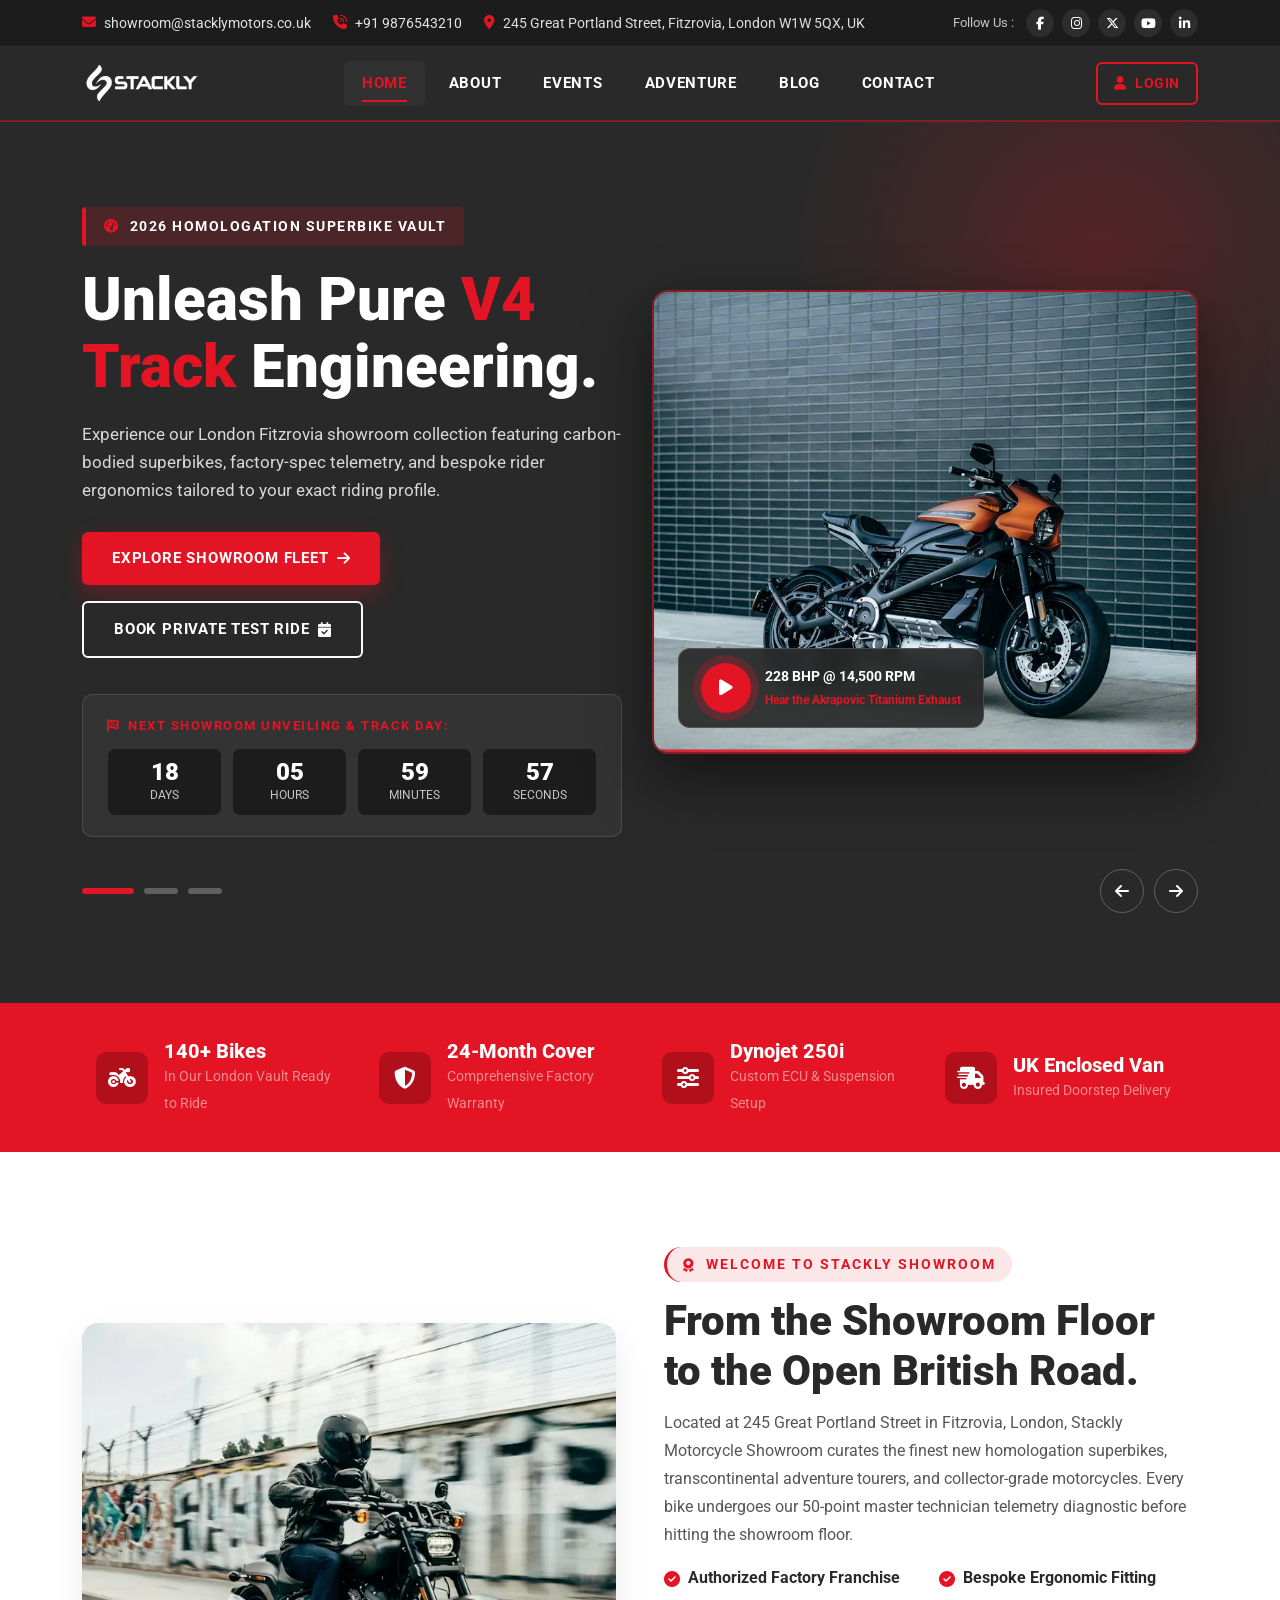
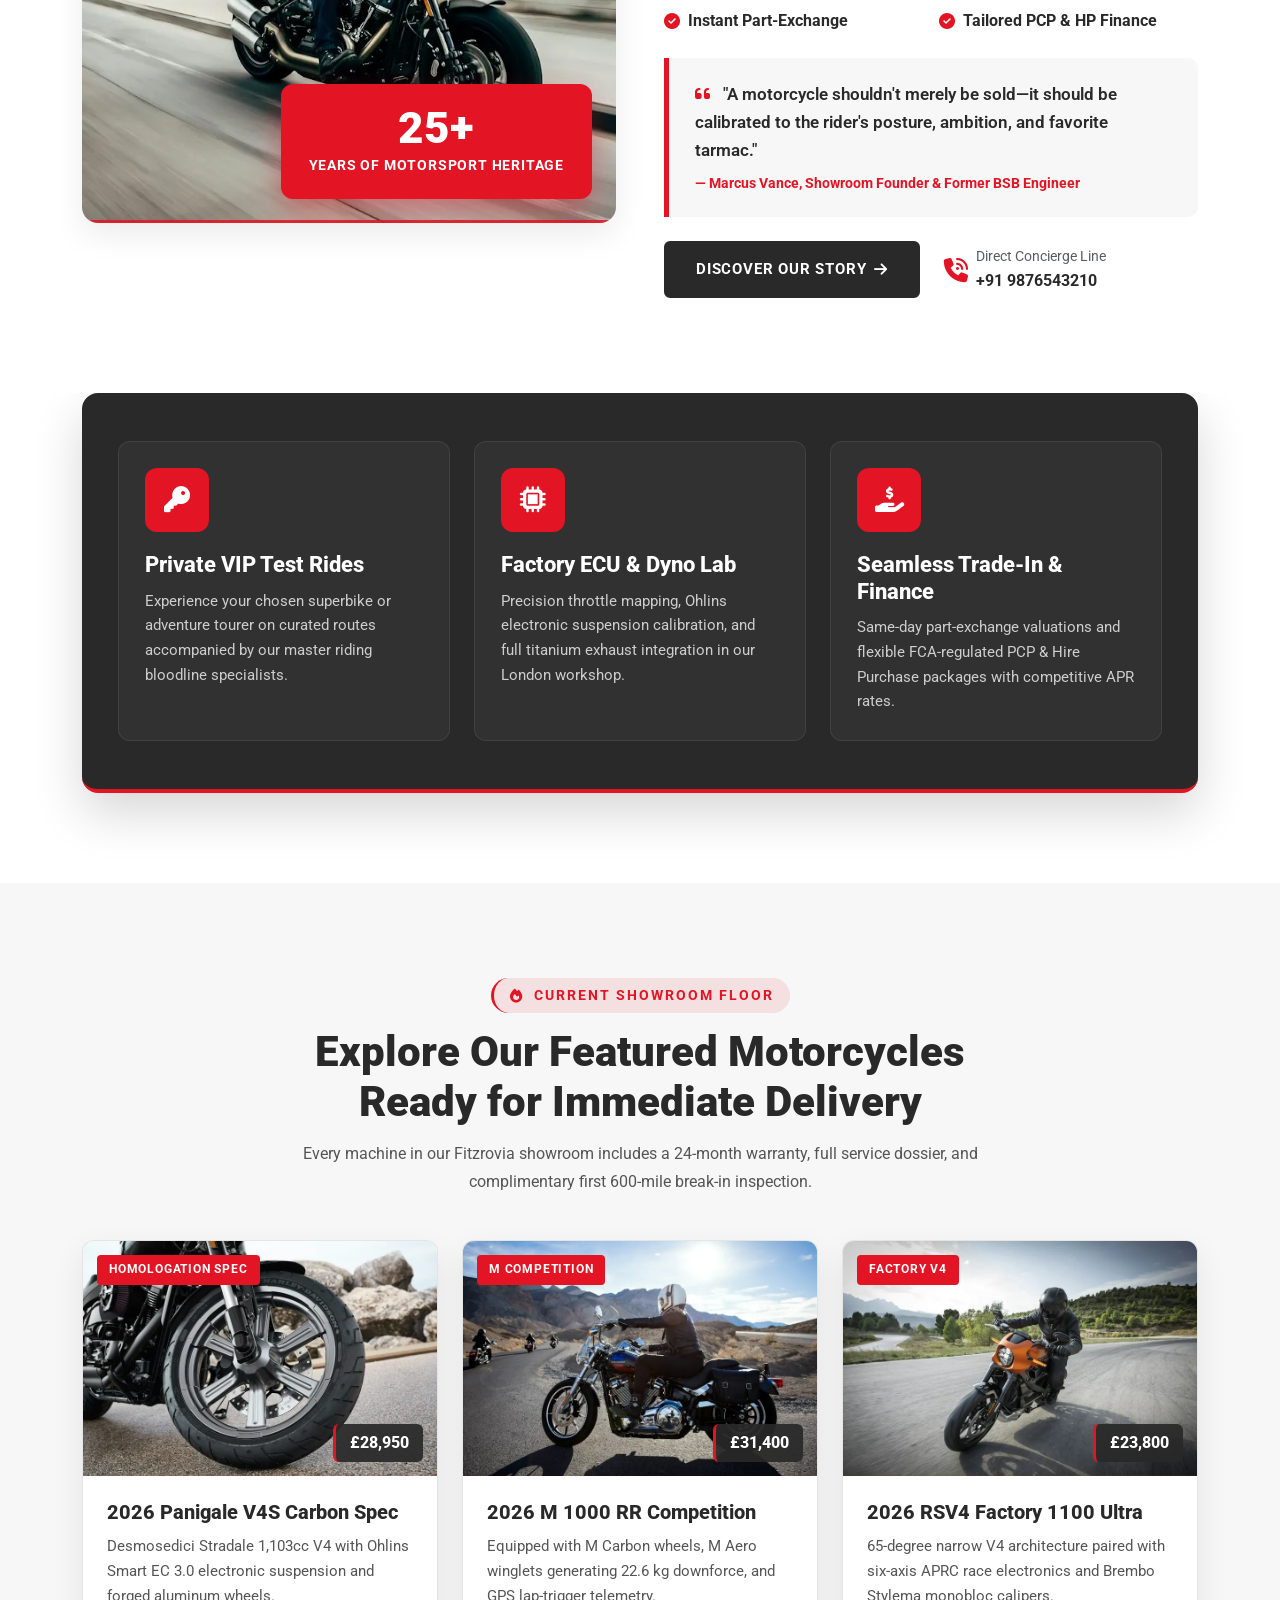
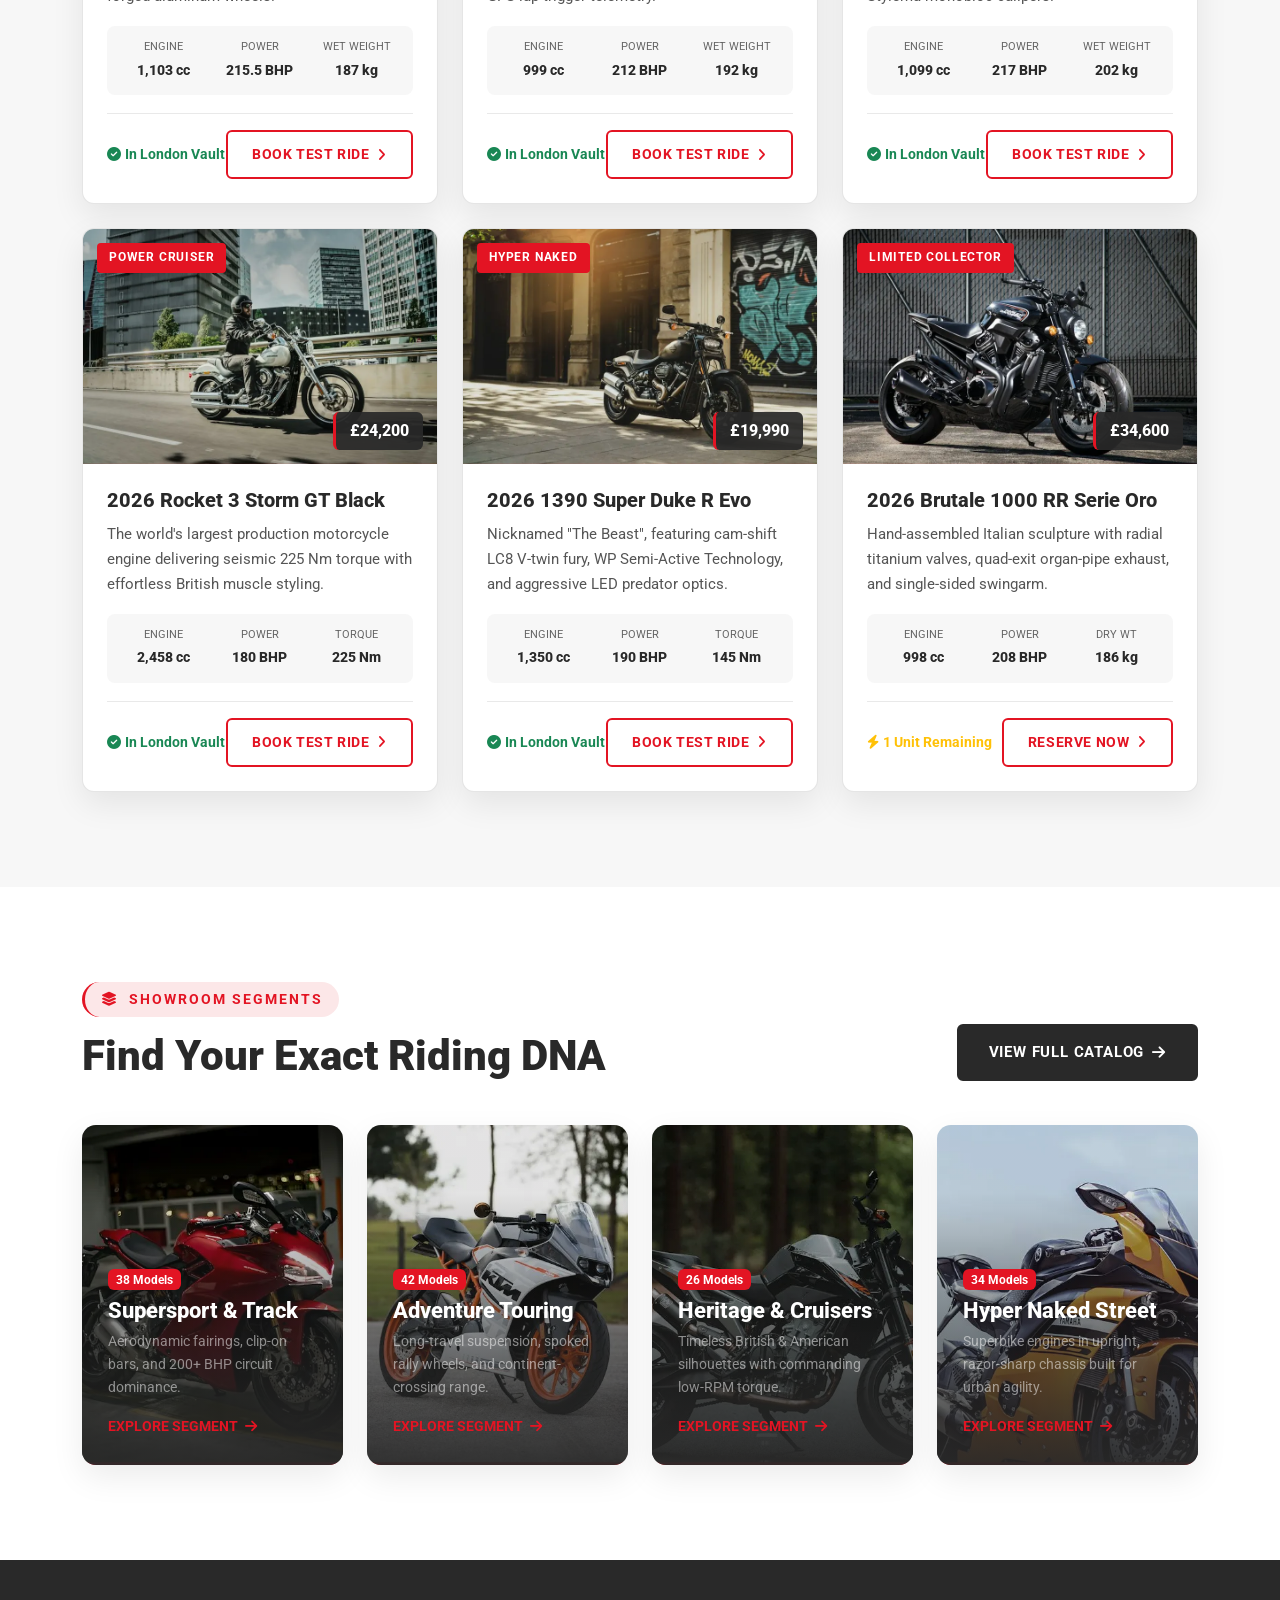
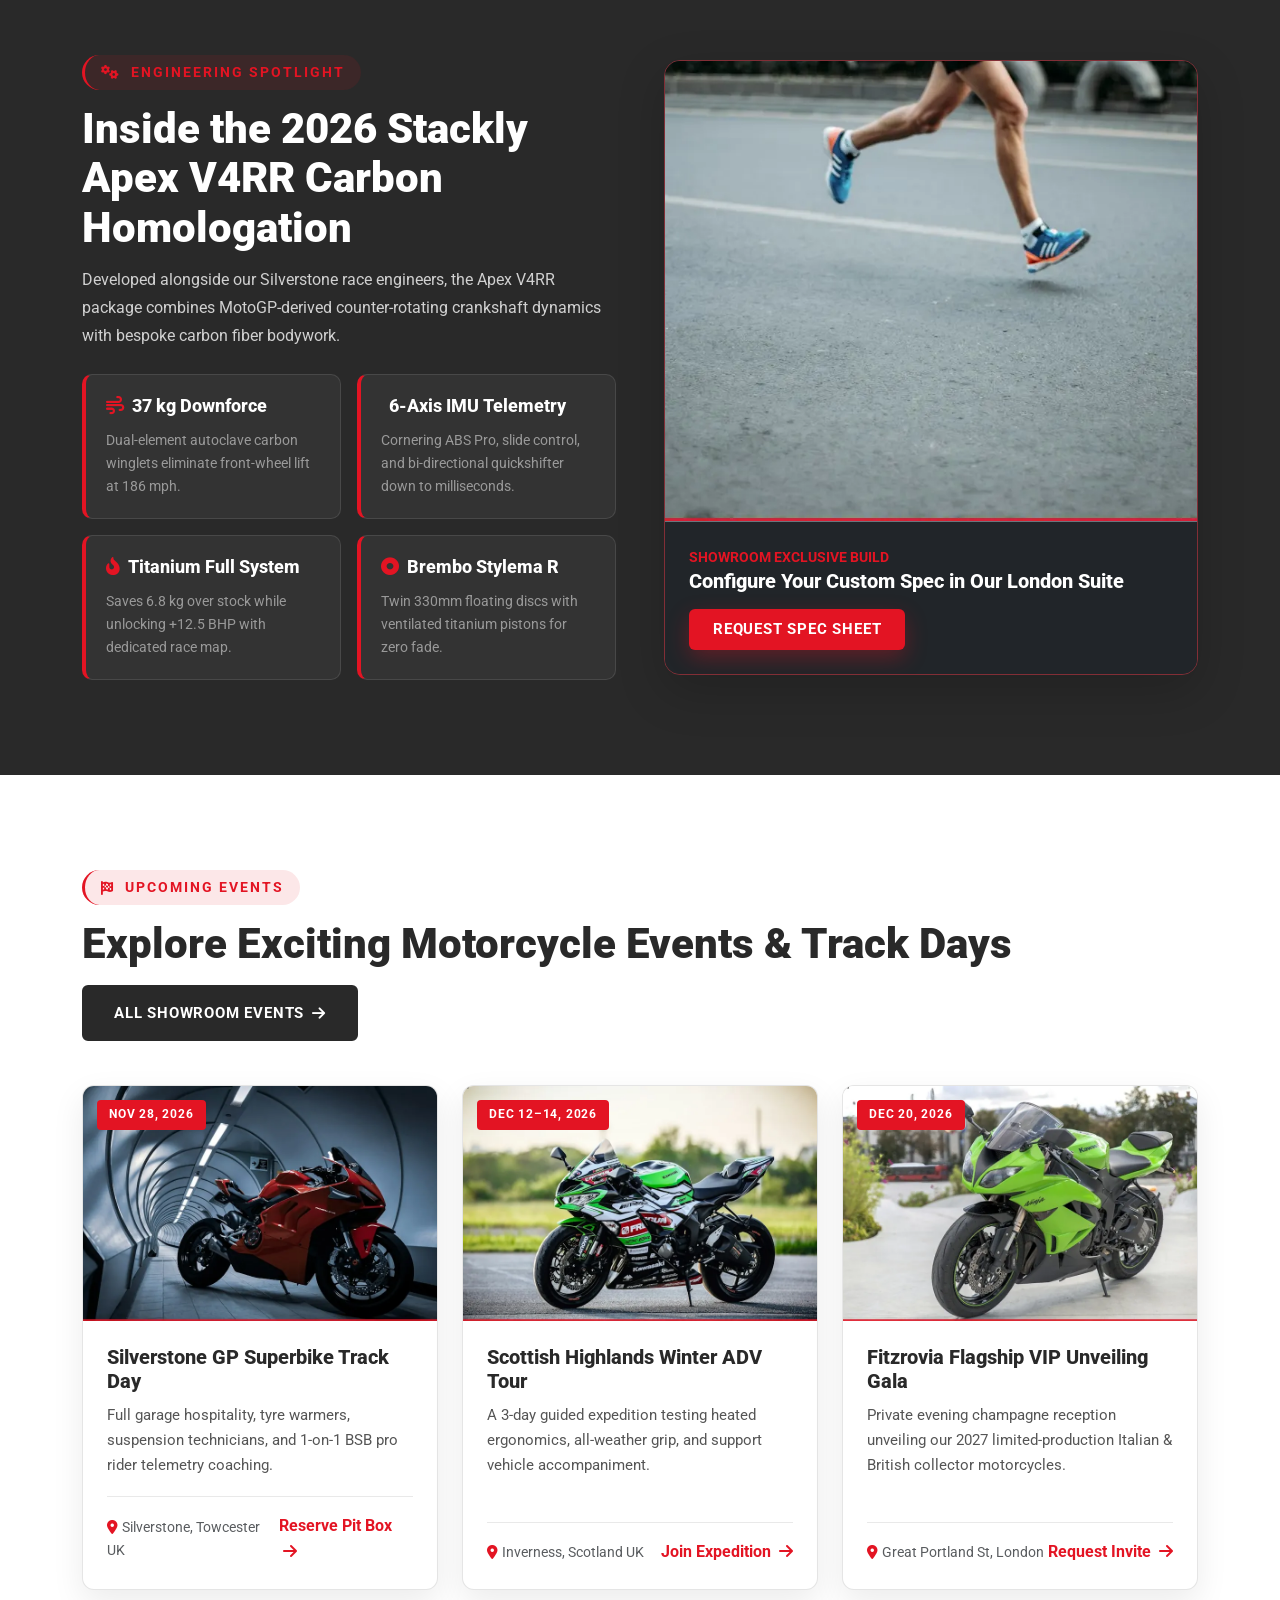
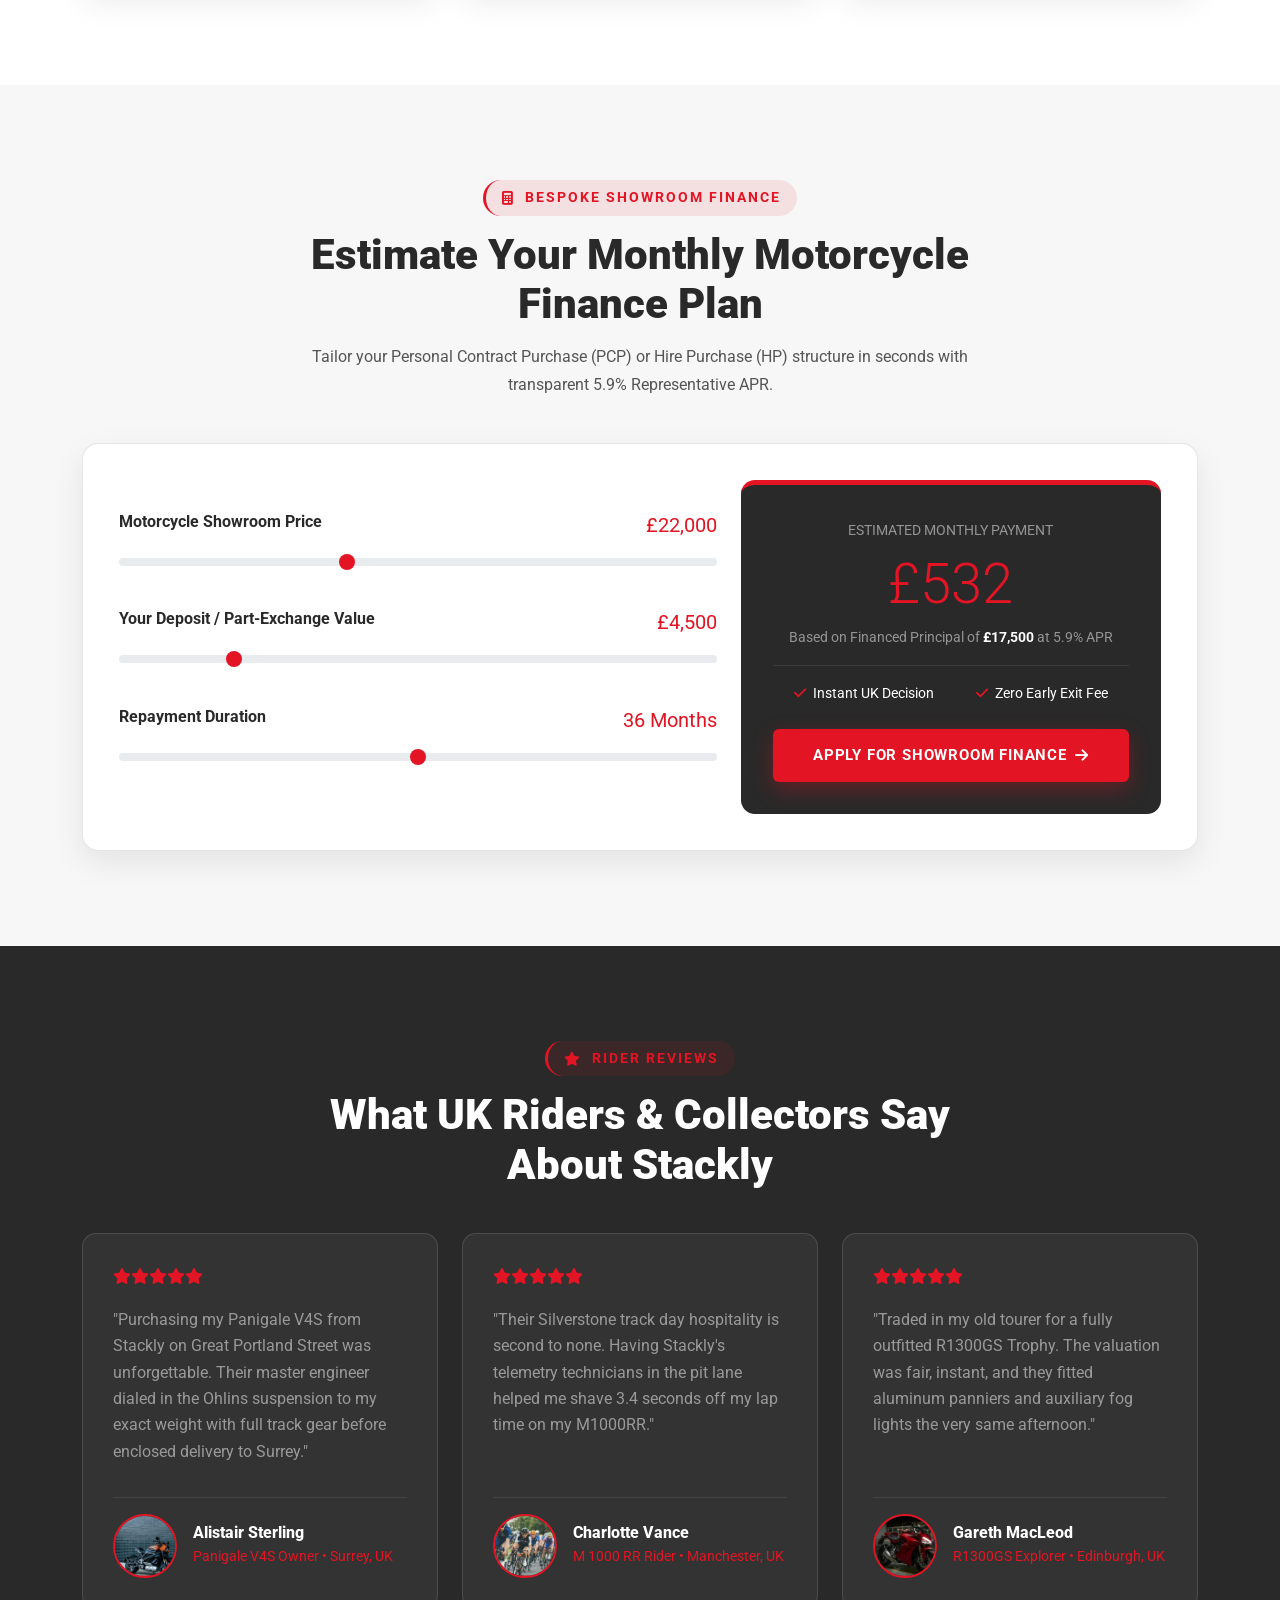
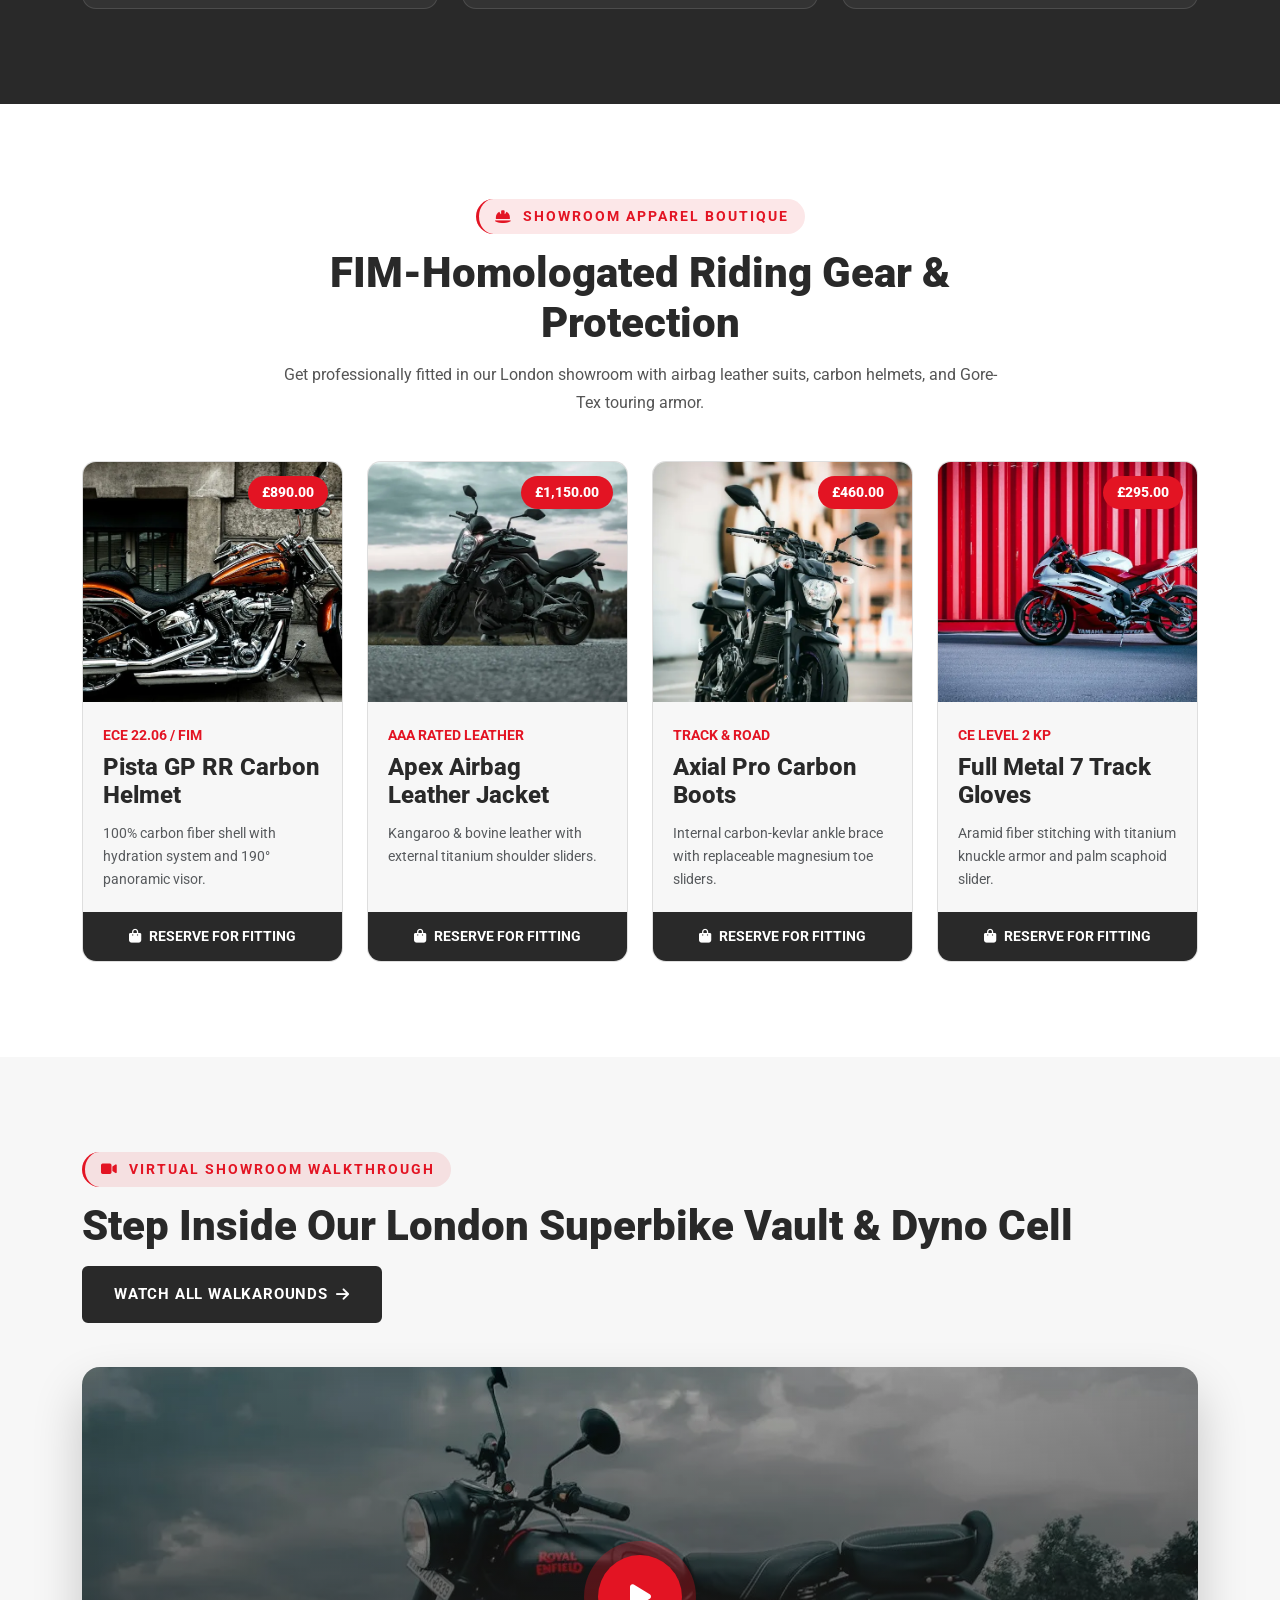
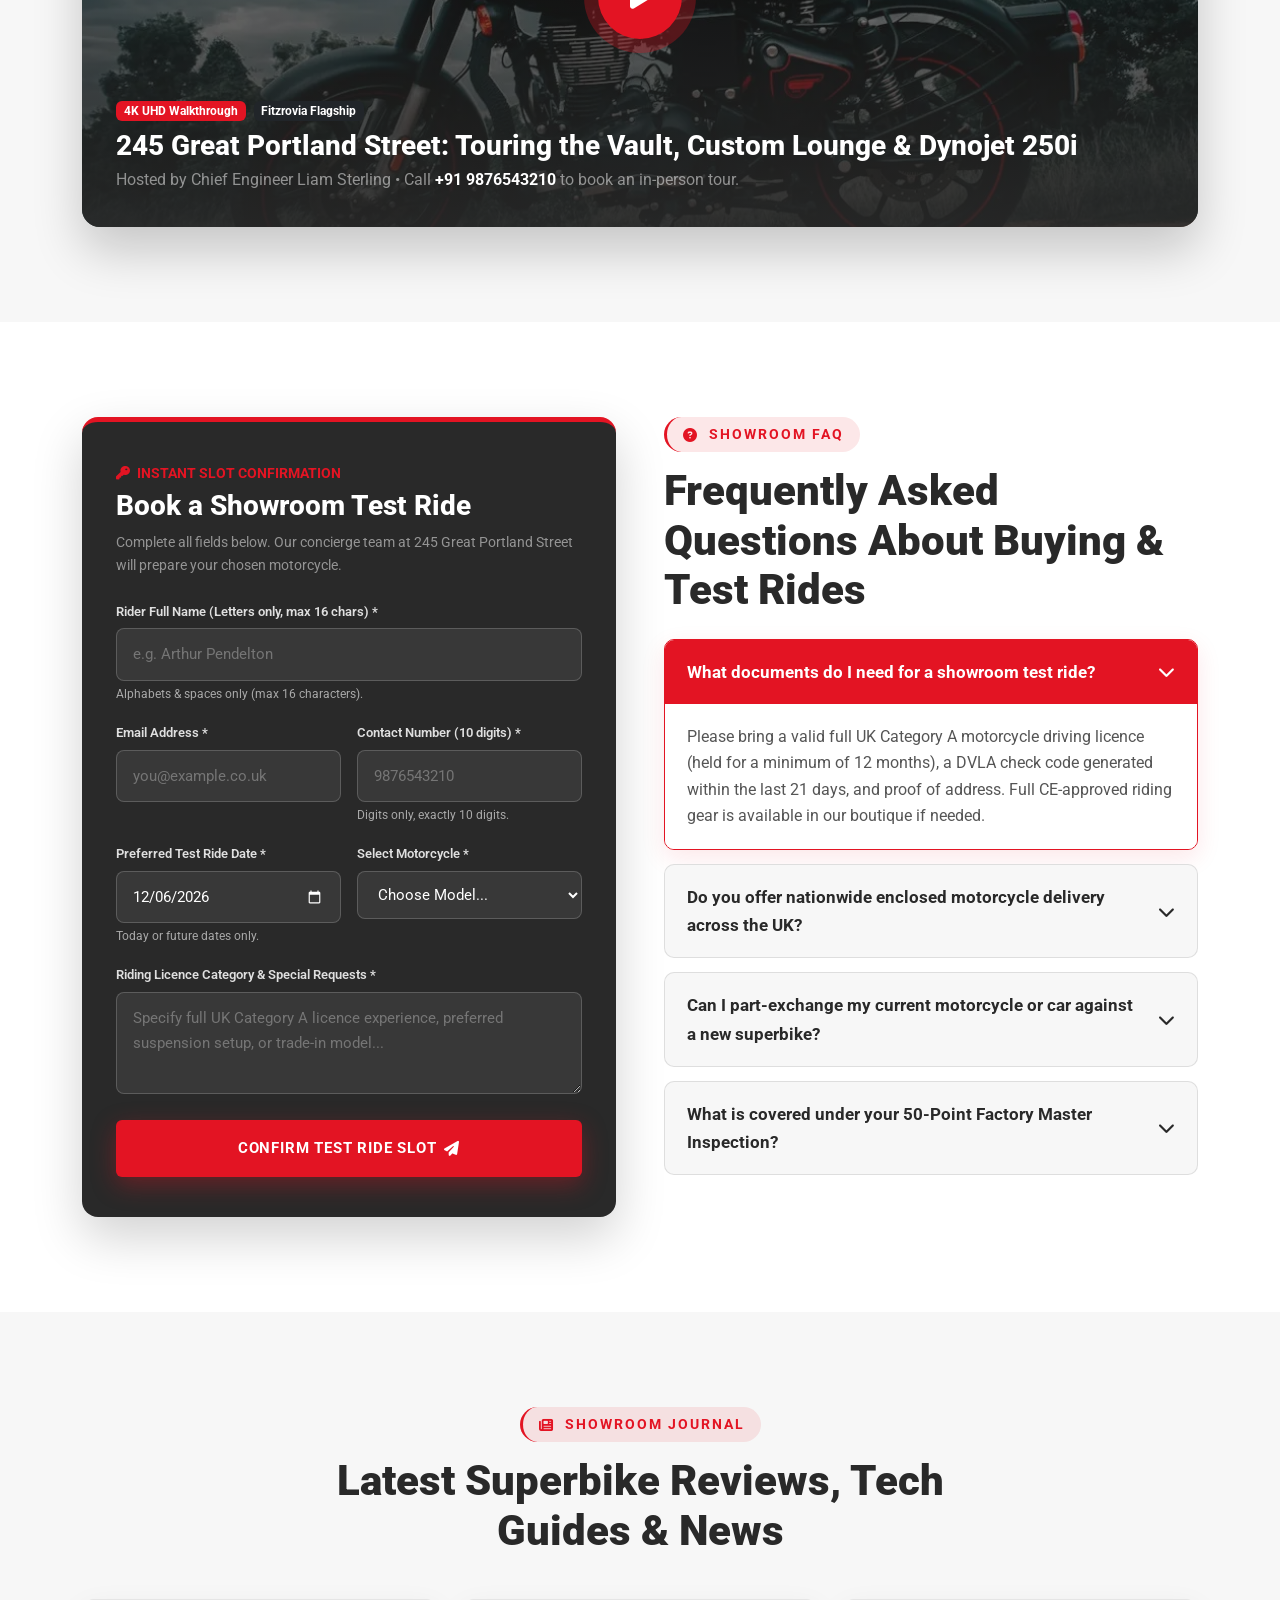
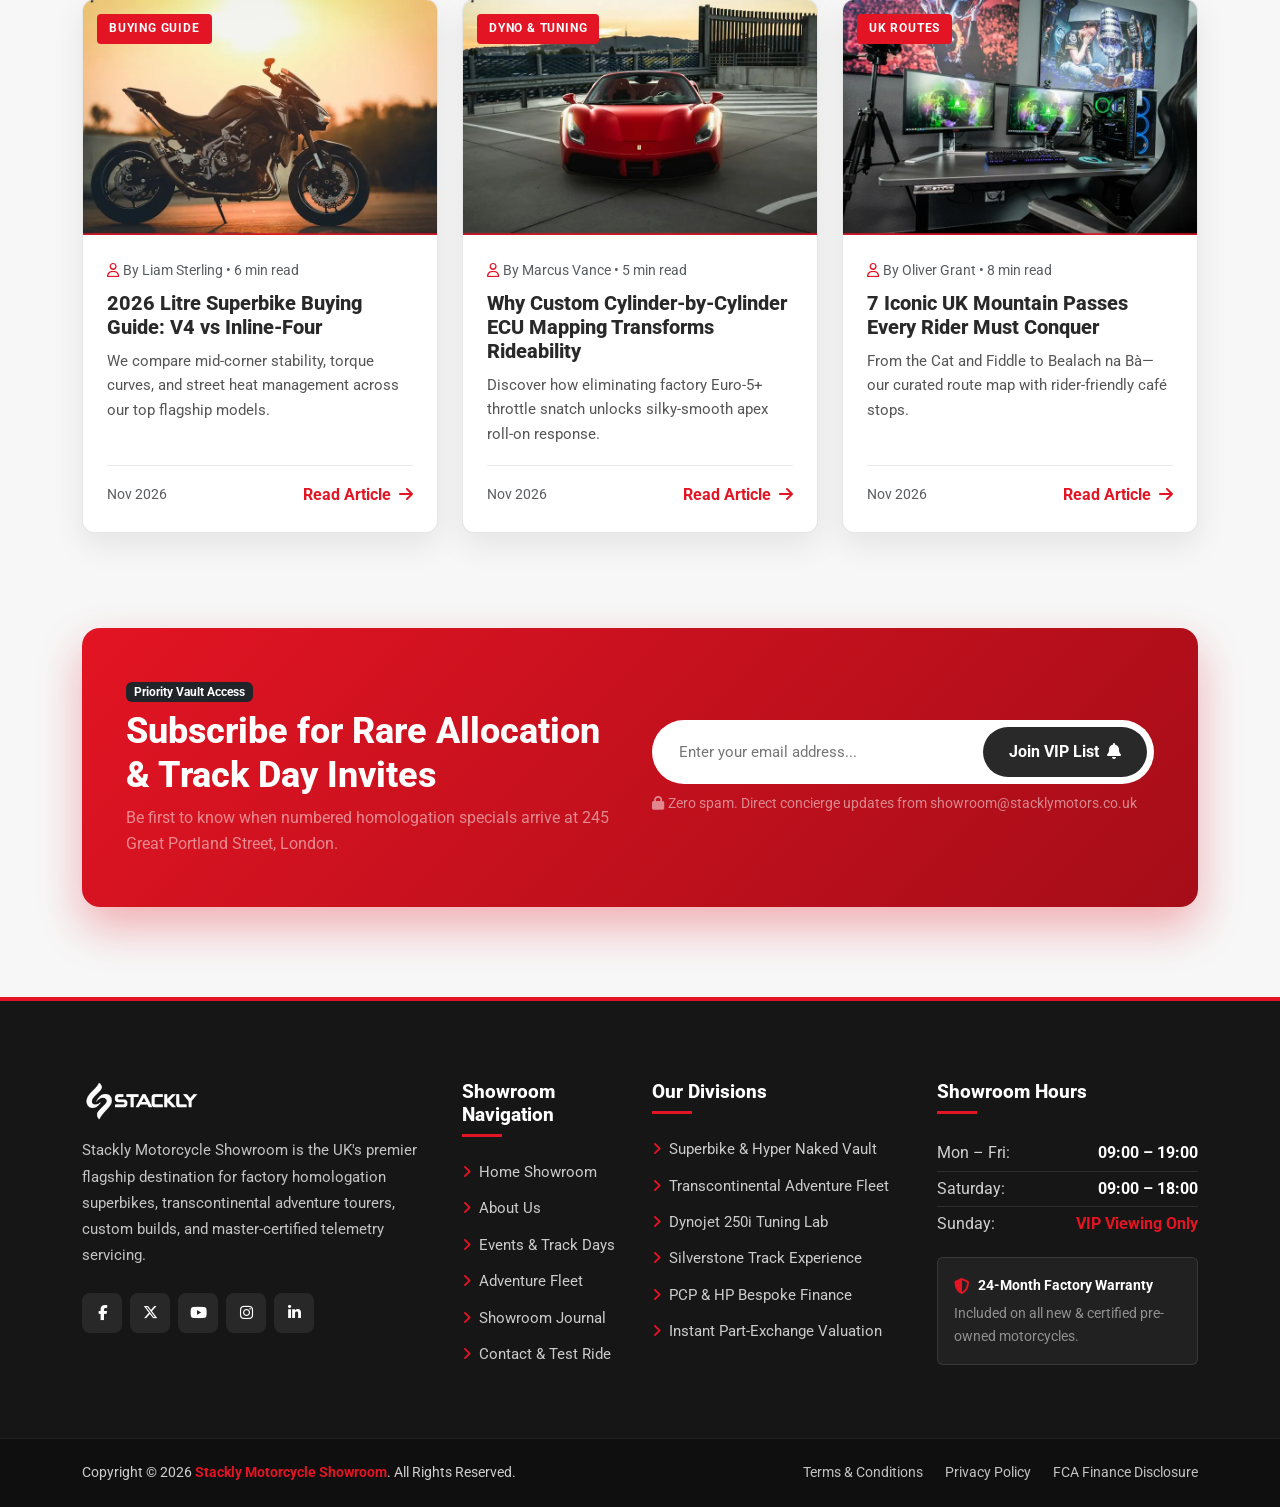
==== index.html @ ab009087 "first commit" ====
<!doctype html>
<html lang="en">
  <head>
    <meta charset="UTF-8" />
    <meta name="viewport" content="width=device-width, initial-scale=1.0" />
    <meta
      name="description"
      content="Stackly Motorcycle Showroom — London's premier flagship destination for homologation superbikes, adventure tourers, custom builds, and master telemetry service."
    />
    <title>
      Stackly Motorcycle Showroom | Premier Superbike &amp; Adventure Flagship
    </title>
    <!-- Favicon -->
    <link rel="icon" type="image/webp" href="assets/images/logoStackly.webp" />
    <!-- Google Fonts: Roboto -->
    <link rel="preconnect" href="https://fonts.googleapis.com" />
    <link rel="preconnect" href="https://fonts.gstatic.com" crossorigin />
    <link
      href="https://fonts.googleapis.com/css2?family=Roboto:ital,wght@0,300;0,400;0,500;0,700;0,900;1,400&display=swap"
      rel="stylesheet"
    />
    <!-- Bootstrap 5.3.3 CSS -->
    <link
      href="https://cdn.jsdelivr.net/npm/bootstrap@5.3.3/dist/css/bootstrap.min.css"
      rel="stylesheet"
    />
    <!-- Latest Font Awesome 6.6.0 CDN (Includes X Twitter Icon) -->
    <link
      rel="stylesheet"
      href="https://cdnjs.cloudflare.com/ajax/libs/font-awesome/6.6.0/css/all.min.css"
    />
    <!-- Main Theme Stylesheet -->
    <link rel="stylesheet" href="assets/css/styles.css" />
  </head>
  <body>
    <div class="page-wrapper">
      <!-- Common Header Component -->
      <div id="header-component"></div>

      <!-- ==================================================================
	     SECTION 1: Hero Showroom Slider (.slider-one)
	     ================================================================== -->
      <section class="slider-one" aria-label="Showroom Featured Motorcycles">
        <div class="container">
          <!-- Slide 1: Superbike Flagship -->
          <div class="hero-slide-item active">
            <div class="row align-items-center g-4">
              <div class="slider-one_content col-lg-6 col-md-12">
                <div class="slider-one_content-inner">
                  <div class="slider-one_title">
                    <i class="fa-solid fa-gauge-high text-main"></i> 2026
                    Homologation Superbike Vault
                  </div>
                  <h1 class="slider-one_heading">
                    Unleash Pure <span>V4 Track</span> Engineering.
                  </h1>
                  <div class="slider-one_text">
                    Experience our London Fitzrovia showroom collection
                    featuring carbon-bodied superbikes, factory-spec telemetry,
                    and bespoke rider ergonomics tailored to your exact riding
                    profile.
                  </div>
                  <div class="slider-one_button d-flex flex-wrap gap-3">
                    <a href="#" class="theme-btn btn-style-one">
                      <span class="btn-wrap">
                        <span class="text-one"
                          >Explore Showroom Fleet
                          <i class="fa-solid fa-arrow-right"></i
                        ></span>
                        <span class="text-two"
                          >Explore Showroom Fleet
                          <i class="fa-solid fa-arrow-right"></i
                        ></span>
                      </span>
                    </a>
                    <a href="#" class="theme-btn btn-style-two border-light">
                      <span class="btn-wrap">
                        <span class="text-one"
                          >Book Private Test Ride
                          <i class="fa-solid fa-calendar-check"></i
                        ></span>
                        <span class="text-two"
                          >Book Private Test Ride
                          <i class="fa-solid fa-calendar-check"></i
                        ></span>
                      </span>
                    </a>
                  </div>
                  <div class="slider-one_events">
                    <div class="slider-one_events-title">
                      <i class="fa-solid fa-flag-checkered me-1"></i> Next
                      Showroom Unveiling &amp; Track Day:
                    </div>
                    <div class="time-countdown">
                      <div class="counter-column">
                        <span class="count" data-unit="days">18</span>Days
                      </div>
                      <div class="counter-column">
                        <span class="count" data-unit="hours">06</span>Hours
                      </div>
                      <div class="counter-column">
                        <span class="count" data-unit="minutes">42</span>Minutes
                      </div>
                      <div class="counter-column">
                        <span class="count" data-unit="seconds">19</span>Seconds
                      </div>
                    </div>
                  </div>
                </div>
              </div>
              <div class="slider-one_image-column col-lg-6 col-md-12">
                <div class="slider-one_image">
                  <img
                    src="assets/images/home/hero-slide-1.webp"
                    alt="2026 Apex V4RR Carbon Edition Superbike in Showroom"
                  />
                  <div class="slider-one_video">
                    <div class="slider-one_video-outer">
                      <a
                        href="#"
                        class="slider-one_play"
                        aria-label="Watch Dyno Room Video"
                        ><i class="fa-solid fa-play"></i
                      ></a>
                      <div>
                        228 BHP @ 14,500 RPM <br /><span class="text-main small"
                          >Hear the Akrapovic Titanium Exhaust</span
                        >
                      </div>
                    </div>
                  </div>
                </div>
              </div>
            </div>
          </div>

          <!-- Slide 2: Transcontinental Adventure -->
          <div class="hero-slide-item">
            <div class="row align-items-center g-4">
              <div class="slider-one_content col-lg-6 col-md-12">
                <div class="slider-one_content-inner">
                  <div class="slider-one_title">
                    <i class="fa-solid fa-compass text-main"></i> All-Terrain
                    Expedition Division
                  </div>
                  <h2 class="slider-one_heading">
                    Conquer Every <span>Horizon</span> Without Limits.
                  </h2>
                  <div class="slider-one_text">
                    From the Scottish Highlands to Alpine passes, inspect our
                    fully outfitted adventure touring motorcycles with
                    radar-guided cruise control, semi-active suspension, and
                    aluminum expedition luggage.
                  </div>
                  <div class="slider-one_button d-flex flex-wrap gap-3">
                    <a href="#" class="theme-btn btn-style-one">
                      <span class="btn-wrap">
                        <span class="text-one"
                          >View Adventure Fleet
                          <i class="fa-solid fa-arrow-right"></i
                        ></span>
                        <span class="text-two"
                          >View Adventure Fleet
                          <i class="fa-solid fa-arrow-right"></i
                        ></span>
                      </span>
                    </a>
                    <a href="#" class="theme-btn btn-style-two border-light">
                      <span class="btn-wrap">
                        <span class="text-one"
                          >Join Highland Rally <i class="fa-solid fa-route"></i
                        ></span>
                        <span class="text-two"
                          >Join Highland Rally <i class="fa-solid fa-route"></i
                        ></span>
                      </span>
                    </a>
                  </div>
                  <div class="slider-one_events">
                    <div class="slider-one_events-title">
                      <i class="fa-solid fa-mountain-sun me-1"></i> NC500
                      Expedition Departure Countdown:
                    </div>
                    <div class="time-countdown">
                      <div class="counter-column">
                        <span class="count" data-unit="days">18</span>Days
                      </div>
                      <div class="counter-column">
                        <span class="count" data-unit="hours">06</span>Hours
                      </div>
                      <div class="counter-column">
                        <span class="count" data-unit="minutes">42</span>Minutes
                      </div>
                      <div class="counter-column">
                        <span class="count" data-unit="seconds">19</span>Seconds
                      </div>
                    </div>
                  </div>
                </div>
              </div>
              <div class="slider-one_image-column col-lg-6 col-md-12">
                <div class="slider-one_image">
                  <img
                    src="assets/images/home/hero-slide-2.webp"
                    alt="Titan 1300 GS Adventure Touring Motorcycle"
                  />
                  <div class="slider-one_video">
                    <div class="slider-one_video-outer">
                      <a
                        href="#"
                        class="slider-one_play"
                        aria-label="Watch Adventure Video"
                        ><i class="fa-solid fa-play"></i
                      ></a>
                      <div>
                        30-Litre Long-Range Tank <br /><span
                          class="text-main small"
                          >Ready for Transcontinental Expeditions</span
                        >
                      </div>
                    </div>
                  </div>
                </div>
              </div>
            </div>
          </div>

          <!-- Slide 3: Hyper Naked Streetfighters -->
          <div class="hero-slide-item">
            <div class="row align-items-center g-4">
              <div class="slider-one_content col-lg-6 col-md-12">
                <div class="slider-one_content-inner">
                  <div class="slider-one_title">
                    <i class="fa-solid fa-bolt text-main"></i> Hyper Naked &amp;
                    Custom Builds
                  </div>
                  <h2 class="slider-one_heading">
                    Aggressive Street <span>Presence</span> &amp; Raw Torque.
                  </h2>
                  <div class="slider-one_text">
                    Discover stripped-back hyper-naked streetfighters and
                    hand-crafted custom café racers tuned in our in-house
                    Dynojet 250i cell at 245 Great Portland Street, London.
                  </div>
                  <div class="slider-one_button d-flex flex-wrap gap-3">
                    <a href="#" class="theme-btn btn-style-one">
                      <span class="btn-wrap">
                        <span class="text-one"
                          >Tour Our Dyno Lab
                          <i class="fa-solid fa-arrow-right"></i
                        ></span>
                        <span class="text-two"
                          >Tour Our Dyno Lab
                          <i class="fa-solid fa-arrow-right"></i
                        ></span>
                      </span>
                    </a>
                    <a href="#" class="theme-btn btn-style-two border-light">
                      <span class="btn-wrap">
                        <span class="text-one"
                          >Commission Custom Spec
                          <i class="fa-solid fa-wrench"></i
                        ></span>
                        <span class="text-two"
                          >Commission Custom Spec
                          <i class="fa-solid fa-wrench"></i
                        ></span>
                      </span>
                    </a>
                  </div>
                  <div class="slider-one_events">
                    <div class="slider-one_events-title">
                      <i class="fa-solid fa-trophy me-1"></i> Custom Build
                      Showcase Countdown:
                    </div>
                    <div class="time-countdown">
                      <div class="counter-column">
                        <span class="count" data-unit="days">18</span>Days
                      </div>
                      <div class="counter-column">
                        <span class="count" data-unit="hours">06</span>Hours
                      </div>
                      <div class="counter-column">
                        <span class="count" data-unit="minutes">42</span>Minutes
                      </div>
                      <div class="counter-column">
                        <span class="count" data-unit="seconds">19</span>Seconds
                      </div>
                    </div>
                  </div>
                </div>
              </div>
              <div class="slider-one_image-column col-lg-6 col-md-12">
                <div class="slider-one_image">
                  <img
                    src="assets/images/home/hero-slide-3.webp"
                    alt="Hyper Naked Streetfighter V4 Motorcycle"
                  />
                  <div class="slider-one_video">
                    <div class="slider-one_video-outer">
                      <a
                        href="#"
                        class="slider-one_play"
                        aria-label="Watch Streetfighter Video"
                        ><i class="fa-solid fa-play"></i
                      ></a>
                      <div>
                        Biplane Aero Winglets <br /><span
                          class="text-main small"
                          >178 kg Dry Weight Ratio</span
                        >
                      </div>
                    </div>
                  </div>
                </div>
              </div>
            </div>
          </div>

          <!-- Slider Controls -->
          <div class="hero-slider-controls">
            <div
              class="hero-dots"
              role="tablist"
              aria-label="Hero Slide Pagination"
            >
              <button
                type="button"
                class="hero-dot active"
                aria-label="Slide 1"
              ></button>
              <button
                type="button"
                class="hero-dot"
                aria-label="Slide 2"
              ></button>
              <button
                type="button"
                class="hero-dot"
                aria-label="Slide 3"
              ></button>
            </div>
            <div class="hero-arrows">
              <button
                type="button"
                class="hero-arrow-btn"
                id="heroPrevBtn"
                aria-label="Previous Slide"
              >
                <i class="fa-solid fa-arrow-left"></i>
              </button>
              <button
                type="button"
                class="hero-arrow-btn"
                id="heroNextBtn"
                aria-label="Next Slide"
              >
                <i class="fa-solid fa-arrow-right"></i>
              </button>
            </div>
          </div>
        </div>
      </section>

      <!-- ==================================================================
	     SECTION 2: Showroom Performance & Warranty Highlights Bar
	     ================================================================== -->
      <section class="brand-marquee-sec" aria-label="Showroom Key Highlights">
        <div class="container">
          <div class="row g-3 align-items-center">
            <div class="col-lg-3 col-md-6">
              <div class="telemetry-stat-item">
                <div class="telemetry-stat-icon">
                  <i class="fa-solid fa-motorcycle"></i>
                </div>
                <div>
                  <h5 class="text-white mb-0 fw-black">140+ Bikes</h5>
                  <small class="text-white-50"
                    >In Our London Vault Ready to Ride</small
                  >
                </div>
              </div>
            </div>
            <div class="col-lg-3 col-md-6">
              <div class="telemetry-stat-item">
                <div class="telemetry-stat-icon">
                  <i class="fa-solid fa-shield-halved"></i>
                </div>
                <div>
                  <h5 class="text-white mb-0 fw-black">24-Month Cover</h5>
                  <small class="text-white-50"
                    >Comprehensive Factory Warranty</small
                  >
                </div>
              </div>
            </div>
            <div class="col-lg-3 col-md-6">
              <div class="telemetry-stat-item">
                <div class="telemetry-stat-icon">
                  <i class="fa-solid fa-sliders"></i>
                </div>
                <div>
                  <h5 class="text-white mb-0 fw-black">Dynojet 250i</h5>
                  <small class="text-white-50"
                    >Custom ECU &amp; Suspension Setup</small
                  >
                </div>
              </div>
            </div>
            <div class="col-lg-3 col-md-6">
              <div class="telemetry-stat-item">
                <div class="telemetry-stat-icon">
                  <i class="fa-solid fa-truck-fast"></i>
                </div>
                <div>
                  <h5 class="text-white mb-0 fw-black">UK Enclosed Van</h5>
                  <small class="text-white-50">Insured Doorstep Delivery</small>
                </div>
              </div>
            </div>
          </div>
        </div>
      </section>

      <!-- ==================================================================
	     SECTION 3: About One - Flagship Showroom Story (.about-one)
	     ================================================================== -->
      <section class="about-one" id="aboutShowroom">
        <div class="container">
          <div class="row align-items-center g-5">
            <!-- Image Column -->
            <div class="about-one_image-column col-lg-6 col-md-12">
              <div class="about-one_image">
                <img
                  src="assets/images/home/about-showroom.webp"
                  alt="Inside Stackly Motorcycle Showroom London"
                />
                <div class="about-one_experiance">
                  <span class="exp-num">25+</span>
                  <div class="about-one_experiance-text">
                    Years of Motorsport Heritage
                  </div>
                </div>
              </div>
            </div>

            <!-- Content Column -->
            <div class="about-one_content-column col-lg-6 col-md-12">
              <div class="about-one_content-outer">
                <div class="sec-title mb-3">
                  <div class="sec-title_title">
                    <i class="fa-solid fa-award"></i> Welcome to Stackly
                    Showroom
                  </div>
                  <h2 class="sec-title_heading">
                    From the Showroom Floor to the Open British Road.
                  </h2>
                  <div class="sec-title_text">
                    Located at 245 Great Portland Street in Fitzrovia, London,
                    Stackly Motorcycle Showroom curates the finest new
                    homologation superbikes, transcontinental adventure tourers,
                    and collector-grade motorcycles. Every bike undergoes our
                    50-point master technician telemetry diagnostic before
                    hitting the showroom floor.
                  </div>
                </div>

                <div class="row g-3 mb-3">
                  <div class="col-sm-6">
                    <div class="d-flex align-items-center gap-2">
                      <i class="fa-solid fa-circle-check text-main"></i>
                      <strong>Authorized Factory Franchise</strong>
                    </div>
                  </div>
                  <div class="col-sm-6">
                    <div class="d-flex align-items-center gap-2">
                      <i class="fa-solid fa-circle-check text-main"></i>
                      <strong>Bespoke Ergonomic Fitting</strong>
                    </div>
                  </div>
                  <div class="col-sm-6">
                    <div class="d-flex align-items-center gap-2">
                      <i class="fa-solid fa-circle-check text-main"></i>
                      <strong>Instant Part-Exchange</strong>
                    </div>
                  </div>
                  <div class="col-sm-6">
                    <div class="d-flex align-items-center gap-2">
                      <i class="fa-solid fa-circle-check text-main"></i>
                      <strong>Tailored PCP &amp; HP Finance</strong>
                    </div>
                  </div>
                </div>

                <div class="about-one_quote">
                  <i class="fa-solid fa-quote-left text-main me-2"></i>
                  "A motorcycle shouldn't merely be sold—it should be calibrated
                  to the rider's posture, ambition, and favorite tarmac."
                  <div class="author">
                    — Marcus Vance, Showroom Founder &amp; Former BSB Engineer
                  </div>
                </div>

                <div
                  class="about-one_button d-flex flex-wrap align-items-center gap-4 mt-4"
                >
                  <a href="#" class="theme-btn btn-style-two">
                    <span class="btn-wrap">
                      <span class="text-one"
                        >Discover Our Story
                        <i class="fa-solid fa-arrow-right"></i
                      ></span>
                      <span class="text-two"
                        >Discover Our Story
                        <i class="fa-solid fa-arrow-right"></i
                      ></span>
                    </span>
                  </a>
                  <div class="d-flex align-items-center gap-2">
                    <i class="fa-solid fa-phone-volume text-main fs-4"></i>
                    <div>
                      <small class="d-block text-muted"
                        >Direct Concierge Line</small
                      >
                      <a href="#" class="fw-bold">+91 9876543210</a>
                    </div>
                  </div>
                </div>
              </div>
            </div>
          </div>
        </div>
      </section>

      <!-- ==================================================================
	     SECTION 4: Services One - Core Showroom Pillars (.services-one)
	     ================================================================== -->
      <section class="services-one" aria-label="Core Showroom Services">
        <div class="container">
          <div class="inner-container">
            <div class="row g-4">
              <div class="service-block_one col-lg-4 col-md-4 col-sm-12">
                <div class="service-block_one-inner">
                  <div class="service-block_one-icon">
                    <i class="fa-solid fa-key"></i>
                  </div>
                  <h4 class="service-block_one-title">
                    <a href="#">Private VIP Test Rides</a>
                  </h4>
                  <div class="service-block_one-text">
                    Experience your chosen superbike or adventure tourer on
                    curated routes accompanied by our master riding bloodline
                    specialists.
                  </div>
                </div>
              </div>
              <div class="service-block_one col-lg-4 col-md-4 col-sm-12">
                <div class="service-block_one-inner">
                  <div class="service-block_one-icon">
                    <i class="fa-solid fa-microchip"></i>
                  </div>
                  <h4 class="service-block_one-title">
                    <a href="#">Factory ECU &amp; Dyno Lab</a>
                  </h4>
                  <div class="service-block_one-text">
                    Precision throttle mapping, Ohlins electronic suspension
                    calibration, and full titanium exhaust integration in our
                    London workshop.
                  </div>
                </div>
              </div>
              <div class="service-block_one col-lg-4 col-md-4 col-sm-12">
                <div class="service-block_one-inner">
                  <div class="service-block_one-icon">
                    <i class="fa-solid fa-hand-holding-dollar"></i>
                  </div>
                  <h4 class="service-block_one-title">
                    <a href="#">Seamless Trade-In &amp; Finance</a>
                  </h4>
                  <div class="service-block_one-text">
                    Same-day part-exchange valuations and flexible FCA-regulated
                    PCP &amp; Hire Purchase packages with competitive APR rates.
                  </div>
                </div>
              </div>
            </div>
          </div>
        </div>
      </section>

      <!-- ==================================================================
	     SECTION 5: Flagship Motorcycle Inventory Showroom (.fleet-showcase-sec)
	     ================================================================== -->
      <section class="fleet-showcase-sec" id="showroomInventory">
        <div class="container">
          <div class="sec-title centered">
            <div class="sec-title_title">
              <i class="fa-solid fa-fire"></i> Current Showroom Floor
            </div>
            <h2 class="sec-title_heading">
              Explore Our Featured Motorcycles Ready for Immediate Delivery
            </h2>
            <div class="sec-title_text">
              Every machine in our Fitzrovia showroom includes a 24-month
              warranty, full service dossier, and complimentary first 600-mile
              break-in inspection.
            </div>
          </div>

          <div class="row g-4">
            <!-- Bike 1 -->
            <div class="col-lg-4 col-md-6">
              <div class="showroom-card">
                <div class="card-img-wrap">
                  <span class="card-badge">Homologation Spec</span>
                  <span class="card-price-tag">£28,950</span>
                  <img
                    src="assets/images/home/bike-1.webp"
                    alt="2026 Ducati Panigale V4S Carbon Spec"
                  />
                </div>
                <div class="card-body-content">
                  <h4>2026 Panigale V4S Carbon Spec</h4>
                  <p>
                    Desmosedici Stradale 1,103cc V4 with Ohlins Smart EC 3.0
                    electronic suspension and forged aluminum wheels.
                  </p>
                  <div class="bike-specs-grid">
                    <div class="bike-spec-pill">
                      <span>Engine</span><strong>1,103 cc</strong>
                    </div>
                    <div class="bike-spec-pill">
                      <span>Power</span><strong>215.5 BHP</strong>
                    </div>
                    <div class="bike-spec-pill">
                      <span>Wet Weight</span><strong>187 kg</strong>
                    </div>
                  </div>
                  <div class="card-footer-meta">
                    <span class="small fw-bold text-success"
                      ><i class="fa-solid fa-circle-check me-1"></i>In London
                      Vault</span
                    >
                    <a href="#" class="btn-outline-theme"
                      >Book Test Ride <i class="fa-solid fa-angle-right"></i
                    ></a>
                  </div>
                </div>
              </div>
            </div>

            <!-- Bike 2 -->
            <div class="col-lg-4 col-md-6">
              <div class="showroom-card">
                <div class="card-img-wrap">
                  <span class="card-badge">M Competition</span>
                  <span class="card-price-tag">£31,400</span>
                  <img
                    src="assets/images/home/bike-2.webp"
                    alt="2026 BMW M1000RR Competition Pack"
                  />
                </div>
                <div class="card-body-content">
                  <h4>2026 M 1000 RR Competition</h4>
                  <p>
                    Equipped with M Carbon wheels, M Aero winglets generating
                    22.6 kg downforce, and GPS lap-trigger telemetry.
                  </p>
                  <div class="bike-specs-grid">
                    <div class="bike-spec-pill">
                      <span>Engine</span><strong>999 cc</strong>
                    </div>
                    <div class="bike-spec-pill">
                      <span>Power</span><strong>212 BHP</strong>
                    </div>
                    <div class="bike-spec-pill">
                      <span>Wet Weight</span><strong>192 kg</strong>
                    </div>
                  </div>
                  <div class="card-footer-meta">
                    <span class="small fw-bold text-success"
                      ><i class="fa-solid fa-circle-check me-1"></i>In London
                      Vault</span
                    >
                    <a href="#" class="btn-outline-theme"
                      >Book Test Ride <i class="fa-solid fa-angle-right"></i
                    ></a>
                  </div>
                </div>
              </div>
            </div>

            <!-- Bike 3 -->
            <div class="col-lg-4 col-md-6">
              <div class="showroom-card">
                <div class="card-img-wrap">
                  <span class="card-badge">Factory V4</span>
                  <span class="card-price-tag">£23,800</span>
                  <img
                    src="assets/images/home/bike-3.webp"
                    alt="2026 Aprilia RSV4 Factory 1100"
                  />
                </div>
                <div class="card-body-content">
                  <h4>2026 RSV4 Factory 1100 Ultra</h4>
                  <p>
                    65-degree narrow V4 architecture paired with six-axis APRC
                    race electronics and Brembo Stylema monobloc calipers.
                  </p>
                  <div class="bike-specs-grid">
                    <div class="bike-spec-pill">
                      <span>Engine</span><strong>1,099 cc</strong>
                    </div>
                    <div class="bike-spec-pill">
                      <span>Power</span><strong>217 BHP</strong>
                    </div>
                    <div class="bike-spec-pill">
                      <span>Wet Weight</span><strong>202 kg</strong>
                    </div>
                  </div>
                  <div class="card-footer-meta">
                    <span class="small fw-bold text-success"
                      ><i class="fa-solid fa-circle-check me-1"></i>In London
                      Vault</span
                    >
                    <a href="#" class="btn-outline-theme"
                      >Book Test Ride <i class="fa-solid fa-angle-right"></i
                    ></a>
                  </div>
                </div>
              </div>
            </div>

            <!-- Bike 4 -->
            <div class="col-lg-4 col-md-6">
              <div class="showroom-card">
                <div class="card-img-wrap">
                  <span class="card-badge">Power Cruiser</span>
                  <span class="card-price-tag">£24,200</span>
                  <img
                    src="assets/images/home/bike-4.webp"
                    alt="2026 Triumph Rocket 3 Storm GT"
                  />
                </div>
                <div class="card-body-content">
                  <h4>2026 Rocket 3 Storm GT Black</h4>
                  <p>
                    The world's largest production motorcycle engine delivering
                    seismic 225 Nm torque with effortless British muscle
                    styling.
                  </p>
                  <div class="bike-specs-grid">
                    <div class="bike-spec-pill">
                      <span>Engine</span><strong>2,458 cc</strong>
                    </div>
                    <div class="bike-spec-pill">
                      <span>Power</span><strong>180 BHP</strong>
                    </div>
                    <div class="bike-spec-pill">
                      <span>Torque</span><strong>225 Nm</strong>
                    </div>
                  </div>
                  <div class="card-footer-meta">
                    <span class="small fw-bold text-success"
                      ><i class="fa-solid fa-circle-check me-1"></i>In London
                      Vault</span
                    >
                    <a href="#" class="btn-outline-theme"
                      >Book Test Ride <i class="fa-solid fa-angle-right"></i
                    ></a>
                  </div>
                </div>
              </div>
            </div>

            <!-- Bike 5 -->
            <div class="col-lg-4 col-md-6">
              <div class="showroom-card">
                <div class="card-img-wrap">
                  <span class="card-badge">Hyper Naked</span>
                  <span class="card-price-tag">£19,990</span>
                  <img
                    src="assets/images/home/bike-5.webp"
                    alt="2026 KTM 1390 Super Duke R Evo"
                  />
                </div>
                <div class="card-body-content">
                  <h4>2026 1390 Super Duke R Evo</h4>
                  <p>
                    Nicknamed "The Beast", featuring cam-shift LC8 V-twin fury,
                    WP Semi-Active Technology, and aggressive LED predator
                    optics.
                  </p>
                  <div class="bike-specs-grid">
                    <div class="bike-spec-pill">
                      <span>Engine</span><strong>1,350 cc</strong>
                    </div>
                    <div class="bike-spec-pill">
                      <span>Power</span><strong>190 BHP</strong>
                    </div>
                    <div class="bike-spec-pill">
                      <span>Torque</span><strong>145 Nm</strong>
                    </div>
                  </div>
                  <div class="card-footer-meta">
                    <span class="small fw-bold text-success"
                      ><i class="fa-solid fa-circle-check me-1"></i>In London
                      Vault</span
                    >
                    <a href="#" class="btn-outline-theme"
                      >Book Test Ride <i class="fa-solid fa-angle-right"></i
                    ></a>
                  </div>
                </div>
              </div>
            </div>

            <!-- Bike 6 -->
            <div class="col-lg-4 col-md-6">
              <div class="showroom-card">
                <div class="card-img-wrap">
                  <span class="card-badge">Limited Collector</span>
                  <span class="card-price-tag">£34,600</span>
                  <img
                    src="assets/images/home/bike-6.webp"
                    alt="2026 MV Agusta Brutale 1000 RR"
                  />
                </div>
                <div class="card-body-content">
                  <h4>2026 Brutale 1000 RR Serie Oro</h4>
                  <p>
                    Hand-assembled Italian sculpture with radial titanium
                    valves, quad-exit organ-pipe exhaust, and single-sided
                    swingarm.
                  </p>
                  <div class="bike-specs-grid">
                    <div class="bike-spec-pill">
                      <span>Engine</span><strong>998 cc</strong>
                    </div>
                    <div class="bike-spec-pill">
                      <span>Power</span><strong>208 BHP</strong>
                    </div>
                    <div class="bike-spec-pill">
                      <span>Dry Wt</span><strong>186 kg</strong>
                    </div>
                  </div>
                  <div class="card-footer-meta">
                    <span class="small fw-bold text-warning"
                      ><i class="fa-solid fa-bolt me-1"></i>1 Unit
                      Remaining</span
                    >
                    <a href="#" class="btn-outline-theme"
                      >Reserve Now <i class="fa-solid fa-angle-right"></i
                    ></a>
                  </div>
                </div>
              </div>
            </div>
          </div>
        </div>
      </section>

      <!-- ==================================================================
	     SECTION 6: Browse by Riding Category (.category-explorer-sec)
	     ================================================================== -->
      <section class="category-explorer-sec">
        <div class="container">
          <div
            class="sec-title d-flex justify-content-between align-items-end flex-wrap gap-3"
          >
            <div>
              <div class="sec-title_title">
                <i class="fa-solid fa-layer-group"></i> Showroom Segments
              </div>
              <h2 class="sec-title_heading mb-0">Find Your Exact Riding DNA</h2>
            </div>
            <a href="#" class="theme-btn btn-style-two">
              <span class="btn-wrap">
                <span class="text-one"
                  >View Full Catalog <i class="fa-solid fa-arrow-right"></i
                ></span>
                <span class="text-two"
                  >View Full Catalog <i class="fa-solid fa-arrow-right"></i
                ></span>
              </span>
            </a>
          </div>

          <div class="row g-4">
            <div class="col-lg-3 col-md-6">
              <div class="category-card">
                <img
                  src="assets/images/home/cat-supersport.webp"
                  alt="Supersport and Track Motorcycles"
                />
                <div class="category-card-overlay">
                  <span class="badge bg-main mb-2 align-self-start"
                    >38 Models</span
                  >
                  <h4>Supersport &amp; Track</h4>
                  <p class="small text-white-50 mb-3">
                    Aerodynamic fairings, clip-on bars, and 200+ BHP circuit
                    dominance.
                  </p>
                  <a href="#" class="text-main fw-bold text-uppercase small"
                    >Explore Segment <i class="fa-solid fa-arrow-right ms-1"></i
                  ></a>
                </div>
              </div>
            </div>
            <div class="col-lg-3 col-md-6">
              <div class="category-card">
                <img
                  src="assets/images/home/cat-adventure.webp"
                  alt="Adventure Touring Motorcycles"
                />
                <div class="category-card-overlay">
                  <span class="badge bg-main mb-2 align-self-start"
                    >42 Models</span
                  >
                  <h4>Adventure Touring</h4>
                  <p class="small text-white-50 mb-3">
                    Long-travel suspension, spoked rally wheels, and
                    continent-crossing range.
                  </p>
                  <a href="#" class="text-main fw-bold text-uppercase small"
                    >Explore Segment <i class="fa-solid fa-arrow-right ms-1"></i
                  ></a>
                </div>
              </div>
            </div>
            <div class="col-lg-3 col-md-6">
              <div class="category-card">
                <img
                  src="assets/images/home/cat-cruiser.webp"
                  alt="Heritage and Muscle Cruisers"
                />
                <div class="category-card-overlay">
                  <span class="badge bg-main mb-2 align-self-start"
                    >26 Models</span
                  >
                  <h4>Heritage &amp; Cruisers</h4>
                  <p class="small text-white-50 mb-3">
                    Timeless British &amp; American silhouettes with commanding
                    low-RPM torque.
                  </p>
                  <a href="#" class="text-main fw-bold text-uppercase small"
                    >Explore Segment <i class="fa-solid fa-arrow-right ms-1"></i
                  ></a>
                </div>
              </div>
            </div>
            <div class="col-lg-3 col-md-6">
              <div class="category-card">
                <img
                  src="assets/images/home/cat-naked.webp"
                  alt="Hyper Naked Streetfighters"
                />
                <div class="category-card-overlay">
                  <span class="badge bg-main mb-2 align-self-start"
                    >34 Models</span
                  >
                  <h4>Hyper Naked Street</h4>
                  <p class="small text-white-50 mb-3">
                    Superbike engines in upright, razor-sharp chassis built for
                    urban agility.
                  </p>
                  <a href="#" class="text-main fw-bold text-uppercase small"
                    >Explore Segment <i class="fa-solid fa-arrow-right ms-1"></i
                  ></a>
                </div>
              </div>
            </div>
          </div>
        </div>
      </section>

      <!-- ==================================================================
	     SECTION 7: Flagship Superbike Technical Spotlight (.tech-spotlight-sec)
	     ================================================================== -->
      <section class="tech-spotlight-sec">
        <div class="container">
          <div class="row align-items-center g-5">
            <div class="col-lg-6">
              <div class="sec-title light mb-4">
                <div class="sec-title_title">
                  <i class="fa-solid fa-gears"></i> Engineering Spotlight
                </div>
                <h2 class="sec-title_heading">
                  Inside the 2026 Stackly Apex V4RR Carbon Homologation
                </h2>
                <div class="sec-title_text">
                  Developed alongside our Silverstone race engineers, the Apex
                  V4RR package combines MotoGP-derived counter-rotating
                  crankshaft dynamics with bespoke carbon fiber bodywork.
                </div>
              </div>
              <div class="row g-3">
                <div class="col-sm-6">
                  <div class="tech-feature-box">
                    <h5>
                      <i class="fa-solid fa-wind text-main me-2"></i>37 kg
                      Downforce
                    </h5>
                    <p class="small text-white-50 mb-0">
                      Dual-element autoclave carbon winglets eliminate
                      front-wheel lift at 186 mph.
                    </p>
                  </div>
                </div>
                <div class="col-sm-6">
                  <div class="tech-feature-box">
                    <h5>
                      <i class="fa-solid fa-Stopwatch text-main me-2"></i>6-Axis
                      IMU Telemetry
                    </h5>
                    <p class="small text-white-50 mb-0">
                      Cornering ABS Pro, slide control, and bi-directional
                      quickshifter down to milliseconds.
                    </p>
                  </div>
                </div>
                <div class="col-sm-6">
                  <div class="tech-feature-box">
                    <h5>
                      <i
                        class="fa-solid fa-fire-flame-curved text-main me-2"
                      ></i
                      >Titanium Full System
                    </h5>
                    <p class="small text-white-50 mb-0">
                      Saves 6.8 kg over stock while unlocking +12.5 BHP with
                      dedicated race map.
                    </p>
                  </div>
                </div>
                <div class="col-sm-6">
                  <div class="tech-feature-box">
                    <h5>
                      <i class="fa-solid fa-circle-dot text-main me-2"></i
                      >Brembo Stylema R
                    </h5>
                    <p class="small text-white-50 mb-0">
                      Twin 330mm floating discs with ventilated titanium pistons
                      for zero fade.
                    </p>
                  </div>
                </div>
              </div>
            </div>
            <div class="col-lg-6">
              <div
                class="position-relative rounded-4 overflow-hidden border border-danger border-opacity-50 shadow-lg"
              >
                <img
                  src="assets/images/home/tech-spotlight.webp"
                  alt="Apex V4RR Carbon Telemetry Breakdown"
                  class="w-100"
                  style="height: 460px; object-fit: cover"
                />
                <div
                  class="p-4 bg-dark bg-opacity-90 border-top border-secondary d-flex justify-content-between align-items-center flex-wrap gap-3"
                >
                  <div>
                    <span class="text-main fw-bold text-uppercase small d-block"
                      >Showroom Exclusive Build</span
                    >
                    <h5 class="text-white mb-0">
                      Configure Your Custom Spec in Our London Suite
                    </h5>
                  </div>
                  <a href="#" class="theme-btn btn-style-one py-2 px-4">
                    <span class="btn-wrap">
                      <span class="text-one">Request Spec Sheet</span>
                      <span class="text-two">Request Spec Sheet</span>
                    </span>
                  </a>
                </div>
              </div>
            </div>
          </div>
        </div>
      </section>

      <!-- ==================================================================
	     SECTION 8: Events One - Upcoming Showroom Events & Track Days (.events-one)
	     ================================================================== -->
      <section class="events-one">
        <div class="container">
          <div
            class="sec-title d-flex justify-content-between align-items-end flex-wrap gap-3"
          >
            <div>
              <div class="sec-title_title">
                <i class="fa-solid fa-flag-checkered"></i> Upcoming Events
              </div>
              <h2 class="sec-title_heading mb-0">
                Explore Exciting Motorcycle Events &amp; Track Days
              </h2>
            </div>
            <a href="#" class="theme-btn btn-style-two">
              <span class="btn-wrap">
                <span class="text-one"
                  >All Showroom Events <i class="fa-solid fa-arrow-right"></i
                ></span>
                <span class="text-two"
                  >All Showroom Events <i class="fa-solid fa-arrow-right"></i
                ></span>
              </span>
            </a>
          </div>

          <div class="row g-4">
            <!-- Event 1 -->
            <div class="col-lg-4 col-md-6">
              <div class="showroom-card">
                <div class="card-img-wrap">
                  <span class="card-badge">Nov 28, 2026</span>
                  <img
                    src="assets/images/home/event-1.webp"
                    alt="Silverstone GP Circuit Superbike Track Day"
                  />
                </div>
                <div class="card-body-content">
                  <h4>Silverstone GP Superbike Track Day</h4>
                  <p>
                    Full garage hospitality, tyre warmers, suspension
                    technicians, and 1-on-1 BSB pro rider telemetry coaching.
                  </p>
                  <div class="card-footer-meta">
                    <span class="small text-muted"
                      ><i class="fa-solid fa-location-dot text-main me-1"></i
                      >Silverstone, Towcester UK</span
                    >
                    <a href="#" class="text-main fw-bold"
                      >Reserve Pit Box
                      <i class="fa-solid fa-arrow-right ms-1"></i
                    ></a>
                  </div>
                </div>
              </div>
            </div>

            <!-- Event 2 -->
            <div class="col-lg-4 col-md-6">
              <div class="showroom-card">
                <div class="card-img-wrap">
                  <span class="card-badge">Dec 12–14, 2026</span>
                  <img
                    src="assets/images/home/event-2.webp"
                    alt="Scottish Highlands Adventure Rally"
                  />
                </div>
                <div class="card-body-content">
                  <h4>Scottish Highlands Winter ADV Tour</h4>
                  <p>
                    A 3-day guided expedition testing heated ergonomics,
                    all-weather grip, and support vehicle accompaniment.
                  </p>
                  <div class="card-footer-meta">
                    <span class="small text-muted"
                      ><i class="fa-solid fa-location-dot text-main me-1"></i
                      >Inverness, Scotland UK</span
                    >
                    <a href="#" class="text-main fw-bold"
                      >Join Expedition
                      <i class="fa-solid fa-arrow-right ms-1"></i
                    ></a>
                  </div>
                </div>
              </div>
            </div>

            <!-- Event 3 -->
            <div class="col-lg-4 col-md-6">
              <div class="showroom-card">
                <div class="card-img-wrap">
                  <span class="card-badge">Dec 20, 2026</span>
                  <img
                    src="assets/images/home/event-3.webp"
                    alt="London Fitzrovia VIP Unveiling Night"
                  />
                </div>
                <div class="card-body-content">
                  <h4>Fitzrovia Flagship VIP Unveiling Gala</h4>
                  <p>
                    Private evening champagne reception unveiling our 2027
                    limited-production Italian &amp; British collector
                    motorcycles.
                  </p>
                  <div class="card-footer-meta">
                    <span class="small text-muted"
                      ><i class="fa-solid fa-location-dot text-main me-1"></i
                      >Great Portland St, London</span
                    >
                    <a href="#" class="text-main fw-bold"
                      >Request Invite
                      <i class="fa-solid fa-arrow-right ms-1"></i
                    ></a>
                  </div>
                </div>
              </div>
            </div>
          </div>
        </div>
      </section>

      <!-- ==================================================================
	     SECTION 9: Interactive Motorcycle Finance & EMI Calculator (.finance-calculator-sec)
	     ================================================================== -->
      <section class="finance-calculator-sec" id="financeEstimator">
        <div class="container">
          <div class="sec-title centered">
            <div class="sec-title_title">
              <i class="fa-solid fa-calculator"></i> Bespoke Showroom Finance
            </div>
            <h2 class="sec-title_heading">
              Estimate Your Monthly Motorcycle Finance Plan
            </h2>
            <div class="sec-title_text">
              Tailor your Personal Contract Purchase (PCP) or Hire Purchase (HP)
              structure in seconds with transparent 5.9% Representative APR.
            </div>
          </div>

          <div class="finance-box">
            <div class="row align-items-center g-4">
              <div class="col-lg-7">
                <div class="mb-4">
                  <div class="d-flex justify-content-between mb-2">
                    <label for="bikePriceRange" class="fw-bold"
                      >Motorcycle Showroom Price</label
                    >
                    <span class="fw-black text-main fs-5" id="bikePriceVal"
                      >£22,000</span
                    >
                  </div>
                  <input
                    type="range"
                    class="form-range"
                    id="bikePriceRange"
                    min="8000"
                    max="45000"
                    step="500"
                    value="22000"
                  />
                </div>

                <div class="mb-4">
                  <div class="d-flex justify-content-between mb-2">
                    <label for="depositRange" class="fw-bold"
                      >Your Deposit / Part-Exchange Value</label
                    >
                    <span class="fw-black text-main fs-5" id="depositVal"
                      >£4,500</span
                    >
                  </div>
                  <input
                    type="range"
                    class="form-range"
                    id="depositRange"
                    min="1000"
                    max="20000"
                    step="500"
                    value="4500"
                  />
                </div>

                <div class="mb-2">
                  <div class="d-flex justify-content-between mb-2">
                    <label for="termRange" class="fw-bold"
                      >Repayment Duration</label
                    >
                    <span class="fw-black text-main fs-5" id="termVal"
                      >36 Months</span
                    >
                  </div>
                  <input
                    type="range"
                    class="form-range"
                    id="termRange"
                    min="12"
                    max="60"
                    step="12"
                    value="36"
                  />
                </div>
              </div>

              <div class="col-lg-5">
                <div class="finance-result-panel text-center">
                  <span
                    class="text-uppercase small text-white-50 letter-spacing-1"
                    >Estimated Monthly Payment</span
                  >
                  <div
                    class="display-4 fw-black text-main my-2"
                    id="monthlyPaymentResult"
                  >
                    £532
                  </div>
                  <p class="small text-white-50 mb-3">
                    Based on Financed Principal of
                    <strong class="text-white" id="totalLoanAmount"
                      >£17,500</strong
                    >
                    at 5.9% APR
                  </p>
                  <hr class="border-secondary" />
                  <div
                    class="d-flex justify-content-around text-start small mb-4"
                  >
                    <div>
                      <i class="fa-solid fa-check text-main me-1"></i> Instant
                      UK Decision
                    </div>
                    <div>
                      <i class="fa-solid fa-check text-main me-1"></i> Zero
                      Early Exit Fee
                    </div>
                  </div>
                  <a href="#" class="theme-btn btn-style-one w-100">
                    <span class="btn-wrap">
                      <span class="text-one"
                        >Apply for Showroom Finance
                        <i class="fa-solid fa-arrow-right"></i
                      ></span>
                      <span class="text-two"
                        >Apply for Showroom Finance
                        <i class="fa-solid fa-arrow-right"></i
                      ></span>
                    </span>
                  </a>
                </div>
              </div>
            </div>
          </div>
        </div>
      </section>

      <!-- ==================================================================
	     SECTION 10: Testimonial One - Verified Riders & Collectors (.testimonial-one)
	     ================================================================== -->
      <section class="testimonial-one">
        <div class="container">
          <div class="sec-title light centered">
            <div class="sec-title_title">
              <i class="fa-solid fa-star"></i> Rider Reviews
            </div>
            <h2 class="sec-title_heading">
              What UK Riders &amp; Collectors Say About Stackly
            </h2>
          </div>

          <div class="row g-4">
            <div class="col-lg-4 col-md-6">
              <div class="testimonial-card">
                <div class="mb-3 text-main">
                  <i class="fa-solid fa-star"></i
                  ><i class="fa-solid fa-star"></i
                  ><i class="fa-solid fa-star"></i
                  ><i class="fa-solid fa-star"></i
                  ><i class="fa-solid fa-star"></i>
                </div>
                <p class="text-white-50 flex-grow-1">
                  "Purchasing my Panigale V4S from Stackly on Great Portland
                  Street was unforgettable. Their master engineer dialed in the
                  Ohlins suspension to my exact weight with full track gear
                  before enclosed delivery to Surrey."
                </p>
                <div
                  class="d-flex align-items-center gap-3 mt-3 pt-3 border-top border-secondary border-opacity-25"
                >
                  <img
                    src="assets/images/home/testimonial-1.webp"
                    alt="Alistair Sterling"
                    class="rider-avatar"
                  />
                  <div>
                    <h6 class="text-white mb-0">Alistair Sterling</h6>
                    <small class="text-main"
                      >Panigale V4S Owner • Surrey, UK</small
                    >
                  </div>
                </div>
              </div>
            </div>

            <div class="col-lg-4 col-md-6">
              <div class="testimonial-card">
                <div class="mb-3 text-main">
                  <i class="fa-solid fa-star"></i
                  ><i class="fa-solid fa-star"></i
                  ><i class="fa-solid fa-star"></i
                  ><i class="fa-solid fa-star"></i
                  ><i class="fa-solid fa-star"></i>
                </div>
                <p class="text-white-50 flex-grow-1">
                  "Their Silverstone track day hospitality is second to none.
                  Having Stackly's telemetry technicians in the pit lane helped
                  me shave 3.4 seconds off my lap time on my M1000RR."
                </p>
                <div
                  class="d-flex align-items-center gap-3 mt-3 pt-3 border-top border-secondary border-opacity-25"
                >
                  <img
                    src="assets/images/home/testimonial-2.webp"
                    alt="Charlotte Vance"
                    class="rider-avatar"
                  />
                  <div>
                    <h6 class="text-white mb-0">Charlotte Vance</h6>
                    <small class="text-main"
                      >M 1000 RR Rider • Manchester, UK</small
                    >
                  </div>
                </div>
              </div>
            </div>

            <div class="col-lg-4 col-md-6">
              <div class="testimonial-card">
                <div class="mb-3 text-main">
                  <i class="fa-solid fa-star"></i
                  ><i class="fa-solid fa-star"></i
                  ><i class="fa-solid fa-star"></i
                  ><i class="fa-solid fa-star"></i
                  ><i class="fa-solid fa-star"></i>
                </div>
                <p class="text-white-50 flex-grow-1">
                  "Traded in my old tourer for a fully outfitted R1300GS Trophy.
                  The valuation was fair, instant, and they fitted aluminum
                  panniers and auxiliary fog lights the very same afternoon."
                </p>
                <div
                  class="d-flex align-items-center gap-3 mt-3 pt-3 border-top border-secondary border-opacity-25"
                >
                  <img
                    src="assets/images/home/testimonial-3.webp"
                    alt="Gareth MacLeod"
                    class="rider-avatar"
                  />
                  <div>
                    <h6 class="text-white mb-0">Gareth MacLeod</h6>
                    <small class="text-main"
                      >R1300GS Explorer • Edinburgh, UK</small
                    >
                  </div>
                </div>
              </div>
            </div>
          </div>
        </div>
      </section>

      <!-- ==================================================================
	     SECTION 11: Shop One - Official Riding Gear Boutique (.shop-one)
	     ================================================================== -->
      <section class="shop-one">
        <div class="container">
          <div class="sec-title centered">
            <div class="sec-title_title">
              <i class="fa-solid fa-helmet-safety"></i> Showroom Apparel
              Boutique
            </div>
            <h2 class="sec-title_heading">
              FIM-Homologated Riding Gear &amp; Protection
            </h2>
            <div class="sec-title_text">
              Get professionally fitted in our London showroom with airbag
              leather suits, carbon helmets, and Gore-Tex touring armor.
            </div>
          </div>

          <div class="row g-4">
            <div class="shop-block_one col-lg-3 col-md-6 col-sm-12">
              <div class="shop-block_one-inner">
                <div class="shop-block_one-image">
                  <div class="shop-block_one-price">£890.00</div>
                  <img
                    src="assets/images/home/gear-helmet.webp"
                    alt="Forged Carbon FIM Racing Helmet"
                  />
                </div>
                <div class="shop-block_one-content">
                  <span class="text-main small fw-bold text-uppercase"
                    >ECE 22.06 / FIM</span
                  >
                  <h4 class="shop-block_one-title mt-1">
                    Pista GP RR Carbon Helmet
                  </h4>
                  <p class="small text-muted mb-0">
                    100% carbon fiber shell with hydration system and 190°
                    panoramic visor.
                  </p>
                </div>
                <a
                  class="shop-block_one-cart"
                  href="#"
                  data-toast-msg="Pista GP RR Carbon Helmet added to your showroom fitting reservation!"
                  ><i class="fa-solid fa-bag-shopping me-2"></i>Reserve for
                  Fitting</a
                >
              </div>
            </div>

            <div class="shop-block_one col-lg-3 col-md-6 col-sm-12">
              <div class="shop-block_one-inner">
                <div class="shop-block_one-image">
                  <div class="shop-block_one-price">£1,150.00</div>
                  <img
                    src="assets/images/home/gear-jacket.webp"
                    alt="Tech-Air Compatible Racing Leather Jacket"
                  />
                </div>
                <div class="shop-block_one-content">
                  <span class="text-main small fw-bold text-uppercase"
                    >AAA Rated Leather</span
                  >
                  <h4 class="shop-block_one-title mt-1">
                    Apex Airbag Leather Jacket
                  </h4>
                  <p class="small text-muted mb-0">
                    Kangaroo &amp; bovine leather with external titanium
                    shoulder sliders.
                  </p>
                </div>
                <a
                  class="shop-block_one-cart"
                  href="#"
                  data-toast-msg="Apex Airbag Leather Jacket added to your showroom fitting reservation!"
                  ><i class="fa-solid fa-bag-shopping me-2"></i>Reserve for
                  Fitting</a
                >
              </div>
            </div>

            <div class="shop-block_one col-lg-3 col-md-6 col-sm-12">
              <div class="shop-block_one-inner">
                <div class="shop-block_one-image">
                  <div class="shop-block_one-price">£460.00</div>
                  <img
                    src="assets/images/home/gear-boots.webp"
                    alt="Pro Axial Magnesium Track Boots"
                  />
                </div>
                <div class="shop-block_one-content">
                  <span class="text-main small fw-bold text-uppercase"
                    >Track &amp; Road</span
                  >
                  <h4 class="shop-block_one-title mt-1">
                    Axial Pro Carbon Boots
                  </h4>
                  <p class="small text-muted mb-0">
                    Internal carbon-kevlar ankle brace with replaceable
                    magnesium toe sliders.
                  </p>
                </div>
                <a
                  class="shop-block_one-cart"
                  href="#"
                  data-toast-msg="Axial Pro Carbon Boots added to your showroom fitting reservation!"
                  ><i class="fa-solid fa-bag-shopping me-2"></i>Reserve for
                  Fitting</a
                >
              </div>
            </div>

            <div class="shop-block_one col-lg-3 col-md-6 col-sm-12">
              <div class="shop-block_one-inner">
                <div class="shop-block_one-image">
                  <div class="shop-block_one-price">£295.00</div>
                  <img
                    src="assets/images/home/gear-gloves.webp"
                    alt="Full Metal Titanium Gauntlet Gloves"
                  />
                </div>
                <div class="shop-block_one-content">
                  <span class="text-main small fw-bold text-uppercase"
                    >CE Level 2 KP</span
                  >
                  <h4 class="shop-block_one-title mt-1">
                    Full Metal 7 Track Gloves
                  </h4>
                  <p class="small text-muted mb-0">
                    Aramid fiber stitching with titanium knuckle armor and palm
                    scaphoid slider.
                  </p>
                </div>
                <a
                  class="shop-block_one-cart"
                  href="#"
                  data-toast-msg="Full Metal 7 Track Gloves added to your showroom fitting reservation!"
                  ><i class="fa-solid fa-bag-shopping me-2"></i>Reserve for
                  Fitting</a
                >
              </div>
            </div>
          </div>
        </div>
      </section>

      <!-- ==================================================================
	     SECTION 12: Vlog One - Virtual Showroom & Dyno Room Video Tour (.vlog-one)
	     ================================================================== -->
      <section class="vlog-one" id="virtualTourSection">
        <div class="container">
          <div
            class="sec-title d-flex justify-content-between align-items-end flex-wrap gap-3"
          >
            <div>
              <div class="sec-title_title">
                <i class="fa-solid fa-video"></i> Virtual Showroom Walkthrough
              </div>
              <h2 class="sec-title_heading mb-0">
                Step Inside Our London Superbike Vault &amp; Dyno Cell
              </h2>
            </div>
            <a href="#" class="theme-btn btn-style-two">
              <span class="btn-wrap">
                <span class="text-one"
                  >Watch All Walkarounds <i class="fa-solid fa-arrow-right"></i
                ></span>
                <span class="text-two"
                  >Watch All Walkarounds <i class="fa-solid fa-arrow-right"></i
                ></span>
              </span>
            </a>
          </div>

          <div class="vlog-block_one-image">
            <img
              src="assets/images/home/vlog-tour.webp"
              alt="Inside Stackly Motorcycle Showroom and Dyno Room"
            />
            <a href="#">
              <button
                type="button"
                class="vlog-block_one_play"
                data-toast-msg="Launching 4K Virtual Showroom & Dyno Cell Walkthrough..."
                aria-label="Play Showroom Tour Video"
              >
                <i class="fa-solid fa-play"></i>
              </button>
            </a>
            <div class="vlog-block_one-content">
              <div class="d-flex gap-2 mb-2">
                <span class="badge bg-main">4K UHD Walkthrough</span>
                <span class="badge bg-dark">Fitzrovia Flagship</span>
              </div>
              <h3 class="text-white mb-1">
                245 Great Portland Street: Touring the Vault, Custom Lounge
                &amp; Dynojet 250i
              </h3>
              <p class="text-white-50 mb-0">
                Hosted by Chief Engineer Liam Sterling • Call
                <a href="#" class="text-white fw-bold">+91 9876543210</a>
                to book an in-person tour.
              </p>
            </div>
          </div>
        </div>
      </section>

      <!-- ==================================================================
	     SECTION 13: Faq One - Test Ride Form & Showroom FAQ (.faq-one)
	     ================================================================== -->
      <section class="faq-one" id="bookTestRideSection">
        <div class="container">
          <div class="row g-5 align-items-start">
            <!-- Form Column (Strict Validation Rules: Requirement 14) -->
            <div class="faq-one_form-column col-lg-6 col-md-12">
              <div class="faq-one_form-outer">
                <span
                  class="text-main fw-bold text-uppercase small d-block mb-1"
                  ><i class="fa-solid fa-key me-1"></i> Instant Slot
                  Confirmation</span
                >
                <h3 class="faq-one_form-title">Book a Showroom Test Ride</h3>
                <p class="text-white-50 small mb-4">
                  Complete all fields below. Our concierge team at 245 Great
                  Portland Street will prepare your chosen motorcycle.
                </p>

                <div class="default-form">
                  <form
                    id="homeTestRideForm"
                    class="stackly-validated-form"
                    novalidate
                  >
                    <div class="form-group">
                      <label for="homeUsername"
                        >Rider Full Name (Letters only, max 16 chars) *</label
                      >
                      <input
                        type="text"
                        id="homeUsername"
                        name="username"
                        class="username-field"
                        placeholder="e.g. Arthur Pendelton"
                        maxlength="16"
                        required
                        autocomplete="name"
                      />
                      <span class="form-hint"
                        >Alphabets &amp; spaces only (max 16 characters).</span
                      >
                    </div>

                    <div class="row g-3">
                      <div class="col-sm-6">
                        <div class="form-group">
                          <label for="homeEmail">Email Address *</label>
                          <input
                            type="email"
                            id="homeEmail"
                            name="email"
                            placeholder="you@example.co.uk"
                            required
                            autocomplete="email"
                          />
                        </div>
                      </div>
                      <div class="col-sm-6">
                        <div class="form-group">
                          <label for="homePhone"
                            >Contact Number (10 digits) *</label
                          >
                          <input
                            type="tel"
                            id="homePhone"
                            name="phone"
                            class="number-field"
                            placeholder="9876543210"
                            minlength="10"
                            maxlength="10"
                            pattern="[0-9]{10}"
                            required
                            autocomplete="tel"
                          />
                          <span class="form-hint"
                            >Digits only, exactly 10 digits.</span
                          >
                        </div>
                      </div>
                    </div>

                    <div class="row g-3">
                      <div class="col-sm-6">
                        <div class="form-group">
                          <label for="homeRideDate"
                            >Preferred Test Ride Date *</label
                          >
                          <input
                            type="date"
                            id="homeRideDate"
                            name="ride_date"
                            class="date-field"
                            required
                          />
                          <span class="form-hint"
                            >Today or future dates only.</span
                          >
                        </div>
                      </div>
                      <div class="col-sm-6">
                        <div class="form-group">
                          <label for="homeModelSelect"
                            >Select Motorcycle *</label
                          >
                          <select
                            id="homeModelSelect"
                            name="motorcycle_model"
                            required
                          >
                            <option value="" disabled selected>
                              Choose Model...
                            </option>
                            <option value="Panigale V4S Carbon">
                              2026 Panigale V4S Carbon
                            </option>
                            <option value="BMW M1000RR Competition">
                              2026 M 1000 RR Competition
                            </option>
                            <option value="Aprilia RSV4 Factory">
                              2026 RSV4 Factory 1100
                            </option>
                            <option value="Triumph Rocket 3 Storm">
                              2026 Rocket 3 Storm GT
                            </option>
                            <option value="KTM 1390 Super Duke R">
                              2026 1390 Super Duke R Evo
                            </option>
                            <option value="BMW R1300GS Trophy">
                              2026 R 1300 GS Trophy
                            </option>
                          </select>
                        </div>
                      </div>
                    </div>

                    <div class="form-group">
                      <label for="homeMessage"
                        >Riding Licence Category &amp; Special Requests *</label
                      >
                      <textarea
                        id="homeMessage"
                        name="message"
                        rows="3"
                        placeholder="Specify full UK Category A licence experience, preferred suspension setup, or trade-in model..."
                        required
                      ></textarea>
                    </div>

                    <div class="form-group mb-0">
                      <button
                        type="submit"
                        class="template-btn btn-style-three"
                      >
                        <span class="btn-wrap">
                          <span class="text-one"
                            >Confirm Test Ride Slot
                            <i class="fa-solid fa-paper-plane"></i
                          ></span>
                          <span class="text-two"
                            >Confirm Test Ride Slot
                            <i class="fa-solid fa-paper-plane"></i
                          ></span>
                        </span>
                      </button>
                    </div>
                  </form>
                </div>
              </div>
            </div>

            <!-- Accordion Column -->
            <div class="faq-one_accordion-column col-lg-6 col-md-12">
              <div class="sec-title mb-4">
                <div class="sec-title_title">
                  <i class="fa-solid fa-circle-question"></i> Showroom FAQ
                </div>
                <h2 class="sec-title_heading">
                  Frequently Asked Questions About Buying &amp; Test Rides
                </h2>
              </div>

              <ul class="accordion-box">
                <li class="accordion block active-block">
                  <div class="acc-btn">
                    <span
                      >What documents do I need for a showroom test ride?</span
                    >
                    <i class="fa-solid fa-chevron-down"></i>
                  </div>
                  <div class="acc-content current">
                    <p class="mb-0">
                      Please bring a valid full UK Category A motorcycle driving
                      licence (held for a minimum of 12 months), a DVLA check
                      code generated within the last 21 days, and proof of
                      address. Full CE-approved riding gear is available in our
                      boutique if needed.
                    </p>
                  </div>
                </li>

                <li class="accordion block">
                  <div class="acc-btn">
                    <span
                      >Do you offer nationwide enclosed motorcycle delivery
                      across the UK?</span
                    >
                    <i class="fa-solid fa-chevron-down"></i>
                  </div>
                  <div class="acc-content">
                    <p class="mb-0">
                      Yes! Every motorcycle purchased from our 245 Great
                      Portland Street, London flagship can be delivered anywhere
                      in England, Scotland, or Wales inside our
                      climate-controlled, air-ride suspended Stackly transporter
                      van.
                    </p>
                  </div>
                </li>

                <li class="accordion block">
                  <div class="acc-btn">
                    <span
                      >Can I part-exchange my current motorcycle or car against
                      a new superbike?</span
                    >
                    <i class="fa-solid fa-chevron-down"></i>
                  </div>
                  <div class="acc-content">
                    <p class="mb-0">
                      Absolutely. We accept both motorcycles and prestige cars
                      in part-exchange. We also settle any existing finance
                      agreements directly and apply your equity toward your new
                      PCP or HP deposit.
                    </p>
                  </div>
                </li>

                <li class="accordion block">
                  <div class="acc-btn">
                    <span
                      >What is covered under your 50-Point Factory Master
                      Inspection?</span
                    >
                    <i class="fa-solid fa-chevron-down"></i>
                  </div>
                  <div class="acc-content">
                    <p class="mb-0">
                      Our technicians perform ultrasonic brake caliper
                      servicing, Dynojet compression and AFR verification, ECU
                      software updates, fork oil renewal, and laser frame/wheel
                      alignment before issuing a 24-month warranty certificate.
                    </p>
                  </div>
                </li>
              </ul>
            </div>
          </div>
        </div>
      </section>

      <!-- ==================================================================
	     SECTION 14: News One - Latest Showroom Journal & Reviews (.news-one)
	     ================================================================== -->
      <section class="news-one">
        <div class="container">
          <div class="sec-title centered">
            <div class="sec-title_title">
              <i class="fa-solid fa-newspaper"></i> Showroom Journal
            </div>
            <h2 class="sec-title_heading">
              Latest Superbike Reviews, Tech Guides &amp; News
            </h2>
          </div>

          <div class="row g-4">
            <div class="col-lg-4 col-md-6">
              <div class="showroom-card">
                <div class="card-img-wrap">
                  <span class="card-badge">Buying Guide</span>
                  <img
                    src="assets/images/home/news-1.webp"
                    alt="2026 Litre Superbike Shootout"
                  />
                </div>
                <div class="card-body-content">
                  <div class="small text-muted mb-2">
                    <i class="fa-regular fa-user text-main me-1"></i>By Liam
                    Sterling • 6 min read
                  </div>
                  <h4>2026 Litre Superbike Buying Guide: V4 vs Inline-Four</h4>
                  <p>
                    We compare mid-corner stability, torque curves, and street
                    heat management across our top flagship models.
                  </p>
                  <div class="card-footer-meta">
                    <span class="small text-muted">Nov 2026</span>
                    <a href="#" class="text-main fw-bold"
                      >Read Article <i class="fa-solid fa-arrow-right ms-1"></i
                    ></a>
                  </div>
                </div>
              </div>
            </div>

            <div class="col-lg-4 col-md-6">
              <div class="showroom-card">
                <div class="card-img-wrap">
                  <span class="card-badge">Dyno &amp; Tuning</span>
                  <img
                    src="assets/images/home/news-2.webp"
                    alt="Custom ECU Mapping in Our London Dyno Room"
                  />
                </div>
                <div class="card-body-content">
                  <div class="small text-muted mb-2">
                    <i class="fa-regular fa-user text-main me-1"></i>By Marcus
                    Vance • 5 min read
                  </div>
                  <h4>
                    Why Custom Cylinder-by-Cylinder ECU Mapping Transforms
                    Rideability
                  </h4>
                  <p>
                    Discover how eliminating factory Euro-5+ throttle snatch
                    unlocks silky-smooth apex roll-on response.
                  </p>
                  <div class="card-footer-meta">
                    <span class="small text-muted">Nov 2026</span>
                    <a href="#" class="text-main fw-bold"
                      >Read Article <i class="fa-solid fa-arrow-right ms-1"></i
                    ></a>
                  </div>
                </div>
              </div>
            </div>

            <div class="col-lg-4 col-md-6">
              <div class="showroom-card">
                <div class="card-img-wrap">
                  <span class="card-badge">UK Routes</span>
                  <img
                    src="assets/images/home/news-3.webp"
                    alt="Top 7 British B-Roads for Weekend Rides"
                  />
                </div>
                <div class="card-body-content">
                  <div class="small text-muted mb-2">
                    <i class="fa-regular fa-user text-main me-1"></i>By Oliver
                    Grant • 8 min read
                  </div>
                  <h4>7 Iconic UK Mountain Passes Every Rider Must Conquer</h4>
                  <p>
                    From the Cat and Fiddle to Bealach na Bà—our curated route
                    map with rider-friendly café stops.
                  </p>
                  <div class="card-footer-meta">
                    <span class="small text-muted">Nov 2026</span>
                    <a href="#" class="text-main fw-bold"
                      >Read Article <i class="fa-solid fa-arrow-right ms-1"></i
                    ></a>
                  </div>
                </div>
              </div>
            </div>
          </div>
        </div>
      </section>

      <!-- ==================================================================
	     SECTION 15: Newsletter One - VIP Stock Alerts (.newsletter-one)
	     ================================================================== -->
      <section class="newsletter-one">
        <div class="container">
          <div class="inner-container">
            <div class="row align-items-center g-4">
              <div class="col-lg-6">
                <span class="badge bg-dark text-white mb-2"
                  >Priority Vault Access</span
                >
                <h2 class="newsletter-one_heading">
                  Subscribe for Rare Allocation &amp; Track Day Invites
                </h2>
                <p class="mb-0 text-white-50">
                  Be first to know when numbered homologation specials arrive at
                  245 Great Portland Street, London.
                </p>
              </div>
              <div class="col-lg-6">
                <div class="newsletter-box">
                  <form
                    id="homeNewsletterForm"
                    class="stackly-validated-form"
                    novalidate
                  >
                    <div class="form-group">
                      <label for="newsletterEmail" class="visually-hidden"
                        >Your Email Address</label
                      >
                      <input
                        type="email"
                        id="newsletterEmail"
                        name="email"
                        placeholder="Enter your email address..."
                        required
                        autocomplete="email"
                      />
                      <button type="submit" class="submit-btn">
                        Join VIP List <i class="fa-solid fa-bell ms-1"></i>
                      </button>
                    </div>
                  </form>
                </div>
                <div class="small text-white-50 mt-2">
                  <i class="fa-solid fa-lock me-1"></i>Zero spam. Direct
                  concierge updates from showroom@stacklymotors.co.uk
                </div>
              </div>
            </div>
          </div>
        </div>
      </section>

      <!-- Common Footer Component -->
      <div id="footer-component"></div>
    </div>

    <!-- Bootstrap 5.3.3 JS Bundle -->
    <script src="https://cdn.jsdelivr.net/npm/bootstrap@5.3.3/dist/js/bootstrap.bundle.min.js"></script>
    <!-- Common & Interactive Theme Script -->
    <script src="assets/js/script.js"></script>
  </body>
</html>
---- assets/css/styles.css ----
:root {
  --main-color: rgb(227, 20, 35);
  --main-color-rgb: 227, 20, 35;
  --color-two: rgb(41, 41, 41);
  --color-two-rgb: 41, 41, 41;
  --color-three: rgb(247, 247, 247);
  --color-three-rgb: 247, 247, 247;
  --dark-surface: #181818;
  --dark-card: #222222;
  --white: #ffffff;
  --border-light: rgba(41, 41, 41, 0.12);
  --border-dark: rgba(255, 255, 255, 0.12);
  --transition-base: all 0.35s cubic-bezier(0.25, 0.8, 0.25, 1);
  --shadow-card: 0 12px 32px rgba(0, 0, 0, 0.08);
  --shadow-hover: 0 20px 44px rgba(227, 20, 35, 0.18);
}

/* ==========================================================================
   1. Global Reset & Typography
   ========================================================================== */
*,
*::before,
*::after {
  box-sizing: border-box;
  margin: 0;
  padding: 0;
}

html {
  scroll-behavior: smooth;
  font-family: "Roboto", sans-serif;
}

body {
  font-family: "Roboto", sans-serif;
  font-size: 16px;
  line-height: 1.65;
  color: var(--color-two);
  background-color: var(--white);
  overflow-x: hidden;
  -webkit-font-smoothing: antialiased;
}

h1,
h2,
h3,
h4,
h5,
h6 {
  font-family: "Roboto", sans-serif;
  font-weight: 800;
  color: var(--color-two);
  line-height: 1.2;
  margin-bottom: 0.75rem;
}

a {
  color: inherit;
  text-decoration: none;
  transition: var(--transition-base);
}

a:hover {
  color: var(--main-color);
}

img {
  max-width: 100%;
  height: auto;
  display: block;
}

ul {
  list-style: none;
  padding-left: 0;
}

.page-wrapper {
  position: relative;
  width: 100%;
  min-height: 100vh;
  overflow-x: hidden;
}

.text-main {
  color: var(--main-color) !important;
}

.bg-main {
  background-color: var(--main-color) !important;
}

.bg-color-two {
  background-color: var(--color-two) !important;
}

.bg-color-three {
  background-color: var(--color-three) !important;
}

/* ==========================================================================
   2. Theme Buttons & Section Titles (From Reference UI)
   ========================================================================== */
.theme-btn,
.template-btn {
  position: relative;
  display: inline-flex;
  align-items: center;
  justify-content: center;
  font-family: "Roboto", sans-serif;
  font-size: 15px;
  font-weight: 700;
  text-transform: uppercase;
  letter-spacing: 0.8px;
  padding: 14px 30px;
  border-radius: 6px;
  border: none;
  overflow: hidden;
  cursor: pointer;
  transition: var(--transition-base);
  text-decoration: none;
}

.theme-btn .btn-wrap,
.template-btn .btn-wrap {
  position: relative;
  display: inline-block;
  overflow: hidden;
}

.theme-btn .btn-wrap .text-one,
.template-btn .btn-wrap .text-one {
  position: relative;
  display: inline-flex;
  align-items: center;
  gap: 8px;
  transition: transform 0.35s ease;
}

.theme-btn .btn-wrap .text-two,
.template-btn .btn-wrap .text-two {
  position: absolute;
  top: 100%;
  left: 0;
  width: 100%;
  display: inline-flex;
  align-items: center;
  justify-content: center;
  gap: 8px;
  transition: transform 0.35s ease;
}

.theme-btn:hover .btn-wrap .text-one,
.template-btn:hover .btn-wrap .text-one {
  transform: translateY(-150%);
}

.theme-btn:hover .btn-wrap .text-two,
.template-btn:hover .btn-wrap .text-two {
  top: 0;
  transform: translateY(0);
}

.btn-style-one {
  background-color: var(--main-color);
  color: var(--white) !important;
  box-shadow: 0 8px 22px rgba(var(--main-color-rgb), 0.32);
}

.btn-style-one:hover {
  background-color: var(--color-two);
  color: var(--white) !important;
  box-shadow: 0 10px 26px rgba(var(--color-two-rgb), 0.4);
  transform: translateY(-2px);
}

.btn-style-two {
  background-color: var(--color-two);
  color: var(--white) !important;
  border: 2px solid var(--color-two);
}

.btn-style-two:hover {
  background-color: var(--main-color);
  border-color: var(--main-color);
  color: var(--white) !important;
  transform: translateY(-2px);
}

.btn-style-three {
  background-color: var(--main-color);
  color: var(--white) !important;
  width: 100%;
  padding: 16px 32px;
  box-shadow: 0 8px 24px rgba(var(--main-color-rgb), 0.35);
}

.btn-style-three:hover {
  background-color: #b80d1a;
  color: var(--white) !important;
  transform: translateY(-2px);
}

.btn-outline-theme {
  background: transparent;
  color: var(--main-color) !important;
  border: 2px solid var(--main-color);
  padding: 11px 24px;
  border-radius: 6px;
  font-weight: 700;
  text-transform: uppercase;
  font-size: 14px;
  letter-spacing: 0.6px;
  display: inline-flex;
  align-items: center;
  gap: 8px;
  transition: var(--transition-base);
}

.btn-outline-theme:hover {
  background: var(--main-color);
  color: var(--white) !important;
  transform: translateY(-2px);
  box-shadow: 0 8px 20px rgba(var(--main-color-rgb), 0.25);
}

/* Section Titles */
.sec-title {
  margin-bottom: 44px;
  position: relative;
}

.sec-title.centered {
  text-align: center;
  max-width: 720px;
  margin-left: auto;
  margin-right: auto;
}

.sec-title_title {
  display: inline-flex;
  align-items: center;
  gap: 10px;
  font-size: 14px;
  font-weight: 700;
  text-transform: uppercase;
  letter-spacing: 2px;
  color: var(--main-color);
  background: rgba(var(--main-color-rgb), 0.1);
  padding: 6px 16px;
  border-radius: 30px;
  margin-bottom: 14px;
  border-left: 3px solid var(--main-color);
}

.sec-title_heading {
  font-size: clamp(28px, 3.5vw, 42px);
  font-weight: 900;
  color: var(--color-two);
  line-height: 1.18;
  margin-bottom: 14px;
}

.sec-title.light .sec-title_heading {
  color: var(--white);
}

.sec-title_text {
  font-size: 16px;
  color: #555555;
  line-height: 1.75;
}

.sec-title.light .sec-title_text {
  color: rgba(255, 255, 255, 0.78);
}

/* ==========================================================================
   3. Header & Fixed Navigation & Full-Screen Mobile Menu
   ========================================================================== */
.main-header {
  position: relative;
  width: 100%;
  z-index: 999;
  background-color: var(--color-two);
  transition: var(--transition-base);
}

.header-top {
  background-color: #1c1c1c;
  padding: 9px 0;
  border-bottom: 1px solid rgba(255, 255, 255, 0.08);
  font-size: 13.5px;
  color: rgba(255, 255, 255, 0.85);
}

.header-top_list {
  gap: 22px;
}

.header-top_list li {
  display: inline-flex;
  align-items: center;
  gap: 8px;
}

.header-top_list li .icon {
  color: var(--main-color);
  font-size: 14px;
}

.header-top_list li a {
  color: rgba(255, 255, 255, 0.88);
}

.header-top_list li a:hover {
  color: var(--main-color);
}

.showroom-status {
  font-size: 13px;
  color: rgba(255, 255, 255, 0.8);
  gap: 7px;
}

.status-dot {
  width: 8px;
  height: 8px;
  border-radius: 50%;
  background-color: #22c55e;
  box-shadow: 0 0 8px #22c55e;
  display: inline-block;
}

.header_socials {
  gap: 8px;
}

.header_socials span {
  font-size: 13px;
  color: rgba(255, 255, 255, 0.75);
  margin-right: 4px;
}

.header_socials a {
  width: 28px;
  height: 28px;
  border-radius: 50%;
  background: rgba(255, 255, 255, 0.08);
  color: var(--white);
  display: inline-flex;
  align-items: center;
  justify-content: center;
  font-size: 13px;
  transition: var(--transition-base);
}

.header_socials a:hover {
  background: var(--main-color);
  color: var(--white);
  transform: translateY(-2px);
}

/* Header Lower */
.header-lower {
  background-color: var(--color-two);
  padding: 14px 0;
  transition: all 0.3s ease;
  border-bottom: 2px solid rgba(var(--main-color-rgb), 0.45);
}

/* Fixed Header When Scrolled (Desktop & Mobile) */
.main-header.fixed-header .header-lower {
  position: fixed;
  top: 0;
  left: 0;
  right: 0;
  width: 100%;
  z-index: 9999;
  background-color: rgba(var(--color-two-rgb), 0.98);
  backdrop-filter: blur(10px);
  box-shadow: 0 8px 30px rgba(0, 0, 0, 0.35);
  padding: 10px 0;
  animation: slideDownHeader 0.35s ease forwards;
}

@keyframes slideDownHeader {
  from {
    transform: translateY(-100%);
  }
  to {
    transform: translateY(0);
  }
}

.brand-logo-img {
  max-height: 40px;
  width: auto;
  object-fit: contain;
}

.main-menu .navigation {
  gap: 6px;
}

.main-menu .navigation > li > a {
  display: inline-block;
  padding: 10px 18px;
  color: var(--white);
  font-size: 15px;
  font-weight: 700;
  text-transform: uppercase;
  letter-spacing: 0.7px;
  border-radius: 6px;
  position: relative;
}

.main-menu .navigation > li > a::after {
  content: "";
  position: absolute;
  bottom: 4px;
  left: 18px;
  right: 18px;
  height: 2px;
  background-color: var(--main-color);
  transform: scaleX(0);
  transition: transform 0.3s ease;
}

.main-menu .navigation > li > a:hover,
.main-menu .navigation > li > a.active {
  color: var(--main-color);
  background: rgba(255, 255, 255, 0.04);
}

.main-menu .navigation > li > a:hover::after,
.main-menu .navigation > li > a.active::after {
  transform: scaleX(1);
}

.search-box-btn,
.about-widget {
  width: 44px;
  height: 44px;
  border-radius: 6px;
  background: rgba(255, 255, 255, 0.08);
  border: 1px solid rgba(255, 255, 255, 0.14);
  color: var(--white);
  display: inline-flex;
  align-items: center;
  justify-content: center;
  font-size: 16px;
  cursor: pointer;
  transition: var(--transition-base);
}

.search-box-btn:hover,
.about-widget:hover {
  background: var(--main-color);
  border-color: var(--main-color);
  color: var(--white);
}

/* Mobile Navigation Toggler */
.mobile-nav-toggler {
  width: 44px;
  height: 44px;
  border-radius: 6px;
  background: var(--main-color);
  border: none;
  display: inline-flex;
  flex-direction: column;
  align-items: center;
  justify-content: center;
  gap: 5px;
  cursor: pointer;
  padding: 10px;
}

.mobile-nav-toggler .bar {
  width: 22px;
  height: 2px;
  background-color: var(--white);
  border-radius: 2px;
  transition: var(--transition-base);
}

/* Full-Screen Mobile Menu (Requirement 12: background full screen covered) */
.mobile-menu {
  position: fixed;
  inset: 0;
  width: 100vw;
  height: 100vh;
  z-index: 99999;
  visibility: hidden;
  opacity: 0;
  pointer-events: none;
  transition:
    opacity 0.35s ease,
    visibility 0.35s ease;
}

.mobile-menu.open {
  visibility: visible;
  opacity: 1;
  pointer-events: auto;
}

.mobile-menu .menu-backdrop {
  position: absolute;
  inset: 0;
  width: 100%;
  height: 100%;
  background: rgba(var(--color-two-rgb), 0.98);
}

.mobile-menu .menu-box {
  position: relative;
  width: 100vw;
  height: 100vh;
  background: linear-gradient(145deg, rgb(41, 41, 41) 0%, #161616 100%);
  display: flex;
  flex-direction: column;
  justify-content: space-between;
  padding: 24px 28px;
  overflow-y: auto;
  z-index: 2;
}

.mobile-menu-header {
  padding-bottom: 20px;
  border-bottom: 1px solid rgba(255, 255, 255, 0.12);
}

.mobile-menu .close-btn {
  width: 44px;
  height: 44px;
  border-radius: 50%;
  background: var(--main-color);
  color: var(--white);
  border: none;
  font-size: 20px;
  display: inline-flex;
  align-items: center;
  justify-content: center;
  cursor: pointer;
}

.mobile-navigation {
  margin: 28px 0;
}

.mobile-navigation li {
  border-bottom: 1px solid rgba(255, 255, 255, 0.08);
}

.mobile-navigation li a {
  display: flex;
  align-items: center;
  justify-content: space-between;
  padding: 16px 8px;
  font-size: 20px;
  font-weight: 800;
  text-transform: uppercase;
  color: var(--white);
  letter-spacing: 1px;
}

.mobile-navigation li a:hover,
.mobile-navigation li a.active {
  color: var(--main-color);
  padding-left: 16px;
}

.mobile-menu-footer {
  padding-top: 20px;
  border-top: 1px solid rgba(255, 255, 255, 0.12);
  color: rgba(255, 255, 255, 0.85);
}

.mobile-contact-info a {
  color: var(--white);
}

.mobile-socials a {
  width: 40px;
  height: 40px;
  border-radius: 50%;
  background: rgba(255, 255, 255, 0.1);
  color: var(--white);
  display: inline-flex;
  align-items: center;
  justify-content: center;
}

.mobile-socials a:hover {
  background: var(--main-color);
}

/* Search Popup */
.search-popup {
  position: fixed;
  inset: 0;
  z-index: 99998;
  display: flex;
  align-items: center;
  justify-content: center;
  padding: 20px;
  opacity: 0;
  visibility: hidden;
  transition: var(--transition-base);
}

.search-popup.open {
  opacity: 1;
  visibility: visible;
}

.search-popup .color-layer {
  position: absolute;
  inset: 0;
  background: rgba(var(--color-two-rgb), 0.95);
  backdrop-filter: blur(8px);
}

.search-popup .close-search {
  position: absolute;
  top: 30px;
  right: 30px;
  width: 50px;
  height: 50px;
  border-radius: 50%;
  background: var(--main-color);
  color: var(--white);
  border: none;
  font-size: 22px;
  z-index: 2;
  cursor: pointer;
}

.search-popup-form {
  position: relative;
  z-index: 2;
  width: 100%;
  max-width: 680px;
}

.search-popup-form .form-group {
  position: relative;
}

.search-popup-form input {
  width: 100%;
  height: 64px;
  border-radius: 50px;
  border: 2px solid var(--main-color);
  background: #141414;
  color: var(--white);
  padding: 0 70px 0 28px;
  font-size: 18px;
  outline: none;
}

.search-popup-form .search-submit-btn {
  position: absolute;
  right: 6px;
  top: 6px;
  width: 52px;
  height: 52px;
  border-radius: 50%;
  background: var(--main-color);
  color: var(--white);
  border: none;
  font-size: 18px;
  cursor: pointer;
}

/* Offcanvas Sidebar */
.about-sidebar {
  position: fixed;
  inset: 0;
  z-index: 99997;
  visibility: hidden;
  opacity: 0;
  transition: var(--transition-base);
}

.about-sidebar.open {
  visibility: visible;
  opacity: 1;
}

.about-sidebar .gradient-layer {
  position: absolute;
  inset: 0;
  background: rgba(0, 0, 0, 0.7);
}

.about-sidebar .sidebar-inner {
  position: absolute;
  top: 0;
  right: 0;
  width: 100%;
  max-width: 400px;
  height: 100vh;
  background: var(--color-two);
  color: var(--white);
  padding: 40px 30px;
  overflow-y: auto;
  display: flex;
  flex-direction: column;
  justify-content: space-between;
  transform: translateX(100%);
  transition: transform 0.35s ease;
  border-left: 3px solid var(--main-color);
}

.about-sidebar.open .sidebar-inner {
  transform: translateX(0);
}

.about-sidebar .close-button {
  position: absolute;
  top: 20px;
  right: 20px;
  z-index: 5;
  width: 40px;
  height: 40px;
  border-radius: 50%;
  background: var(--main-color);
  color: var(--white);
  border: none;
  cursor: pointer;
}

.about-sidebar h3 {
  color: var(--white);
  font-size: 26px;
}

.about-sidebar h3 span {
  color: var(--main-color);
}

.about-sidebar .text {
  color: rgba(255, 255, 255, 0.78);
  margin: 14px 0 20px;
  font-size: 15px;
}

.about-one_list li {
  padding: 7px 0;
  font-weight: 500;
  color: rgba(255, 255, 255, 0.9);
}

.sidebar-contact-card {
  background: rgba(255, 255, 255, 0.05);
  border: 1px solid rgba(255, 255, 255, 0.1);
}

.about-sidebar .social-box {
  display: flex;
  gap: 10px;
  margin-top: 24px;
}

.about-sidebar .social-box a {
  width: 38px;
  height: 38px;
  border-radius: 50%;
  background: rgba(255, 255, 255, 0.1);
  color: var(--white);
  display: inline-flex;
  align-items: center;
  justify-content: center;
}

.about-sidebar .social-box a:hover {
  background: var(--main-color);
}

/* ==========================================================================
   4. Common Inner Page Banner & Breadcrumbs (Requirement 7)
   ========================================================================== */
.page-banner {
  position: relative;
  padding: 110px 0 95px;
  background-color: var(--color-two);
  background-size: cover;
  background-position: center;
  overflow: hidden;
  color: var(--white);
}

.page-banner::before {
  content: "";
  position: absolute;
  inset: 0;
  background: linear-gradient(
    90deg,
    rgba(var(--color-two-rgb), 0.94) 0%,
    rgba(var(--color-two-rgb), 0.82) 60%,
    rgba(var(--main-color-rgb), 0.35) 100%
  );
  z-index: 1;
}

.page-banner .container {
  position: relative;
  z-index: 2;
}

.breadcrumb-nav {
  display: inline-flex;
  align-items: center;
  gap: 10px;
  background: rgba(255, 255, 255, 0.08);
  border: 1px solid rgba(255, 255, 255, 0.15);
  border-left: 4px solid var(--main-color);
  padding: 8px 18px;
  border-radius: 6px;
  margin-bottom: 20px;
  font-size: 14px;
  font-weight: 600;
}

.breadcrumb-nav a {
  color: var(--white);
}

.breadcrumb-nav a:hover {
  color: var(--main-color);
}

.breadcrumb-nav .sep {
  color: var(--main-color);
}

.breadcrumb-nav .current {
  color: var(--main-color);
}

.page-banner_title {
  font-size: clamp(34px, 4.5vw, 54px);
  font-weight: 900;
  color: var(--white);
  margin-bottom: 16px;
  text-transform: uppercase;
  letter-spacing: 0.5px;
}

.page-banner_desc {
  font-size: 17px;
  color: rgba(255, 255, 255, 0.86);
  max-width: 720px;
  line-height: 1.7;
  margin-bottom: 0;
}

/* ==========================================================================
   5. Equal Alignment Cards & Hover Effects (Requirement 13)
   ========================================================================== */
.showroom-card {
  background: var(--white);
  border-radius: 12px;
  border: 1px solid var(--border-light);
  box-shadow: var(--shadow-card);
  transition: var(--transition-base);
  height: 100%;
  display: flex;
  flex-direction: column;
  overflow: hidden;
  position: relative;
}

.showroom-card::after {
  content: "";
  position: absolute;
  bottom: 0;
  left: 0;
  width: 100%;
  height: 4px;
  background: var(--main-color);
  transform: scaleX(0);
  transition: transform 0.35s ease;
}

.showroom-card:hover {
  transform: translateY(-8px);
  box-shadow: var(--shadow-hover);
  border-color: rgba(var(--main-color-rgb), 0.35);
}

.showroom-card:hover::after {
  transform: scaleX(1);
}

.showroom-card .card-img-wrap {
  position: relative;
  height: 235px;
  overflow: hidden;
  background: var(--color-two);
}

.showroom-card .card-img-wrap img {
  width: 100%;
  height: 100%;
  object-fit: cover;
  transition: transform 0.6s cubic-bezier(0.25, 0.8, 0.25, 1);
}

.showroom-card:hover .card-img-wrap img {
  transform: scale(1.08);
}

.card-badge {
  position: absolute;
  top: 14px;
  left: 14px;
  background: var(--main-color);
  color: var(--white);
  font-size: 12px;
  font-weight: 700;
  text-transform: uppercase;
  letter-spacing: 0.8px;
  padding: 5px 12px;
  border-radius: 4px;
  z-index: 2;
}

.card-price-tag {
  position: absolute;
  bottom: 14px;
  right: 14px;
  background: rgba(var(--color-two-rgb), 0.92);
  color: var(--white);
  font-weight: 800;
  font-size: 16px;
  padding: 6px 14px;
  border-radius: 6px;
  border-left: 3px solid var(--main-color);
  z-index: 2;
}

.showroom-card .card-body-content {
  padding: 24px;
  display: flex;
  flex-direction: column;
  flex-grow: 1;
}

.showroom-card .card-body-content h4 {
  font-size: 20px;
  font-weight: 800;
  margin-bottom: 10px;
  transition: color 0.3s ease;
}

.showroom-card:hover .card-body-content h4 {
  color: var(--main-color);
}

.showroom-card .card-body-content p {
  color: #555555;
  font-size: 15px;
  margin-bottom: 18px;
  flex-grow: 1;
}

.showroom-card .card-footer-meta {
  margin-top: auto;
  padding-top: 16px;
  border-top: 1px solid rgba(41, 41, 41, 0.1);
  display: flex;
  align-items: center;
  justify-content: space-between;
}

/* ==========================================================================
   6. Home Page Sections (15 Distinct Sections)
   ========================================================================== */

/* Section 1: Hero Slider (.slider-one) */
.slider-one {
  position: relative;
  background-color: var(--color-two);
  padding: 85px 0 90px;
  overflow: hidden;
  color: var(--white);
}

.slider-one::before {
  content: "";
  position: absolute;
  top: -20%;
  right: -10%;
  width: 620px;
  height: 620px;
  border-radius: 50%;
  background: radial-gradient(
    circle,
    rgba(var(--main-color-rgb), 0.24) 0%,
    transparent 70%
  );
  pointer-events: none;
}

.hero-slide-item {
  display: none;
  animation: fadeInSlide 0.55s ease;
}

.hero-slide-item.active {
  display: block;
}

@keyframes fadeInSlide {
  from {
    opacity: 0;
    transform: translateY(12px);
  }
  to {
    opacity: 1;
    transform: translateY(0);
  }
}

.slider-one_title {
  display: inline-flex;
  align-items: center;
  gap: 10px;
  background: rgba(var(--main-color-rgb), 0.18);
  color: var(--white);
  border-left: 4px solid var(--main-color);
  padding: 8px 18px;
  border-radius: 4px;
  font-size: 14px;
  font-weight: 700;
  text-transform: uppercase;
  letter-spacing: 1.5px;
  margin-bottom: 20px;
}

.slider-one_heading {
  font-size: clamp(36px, 4.8vw, 60px);
  font-weight: 900;
  color: var(--white);
  line-height: 1.12;
  margin-bottom: 20px;
}

.slider-one_heading span {
  color: var(--main-color);
}

.slider-one_text {
  font-size: 17px;
  color: rgba(255, 255, 255, 0.82);
  margin-bottom: 28px;
  max-width: 580px;
}

.slider-one_events {
  margin-top: 36px;
  padding: 20px 24px;
  background: rgba(255, 255, 255, 0.05);
  border: 1px solid rgba(255, 255, 255, 0.12);
  border-radius: 10px;
  max-width: 540px;
}

.slider-one_events-title {
  font-size: 13px;
  text-transform: uppercase;
  letter-spacing: 1.5px;
  color: var(--main-color);
  font-weight: 700;
  margin-bottom: 12px;
}

.time-countdown {
  display: grid;
  grid-template-columns: repeat(4, 1fr);
  gap: 10px;
}

.time-countdown .counter-column {
  background: rgba(0, 0, 0, 0.45);
  border: 1px solid rgba(255, 255, 255, 0.1);
  border-radius: 8px;
  padding: 10px 6px;
  text-align: center;
  font-size: 12px;
  color: rgba(255, 255, 255, 0.75);
  text-transform: uppercase;
}

.time-countdown .counter-column .count {
  display: block;
  font-size: 24px;
  font-weight: 900;
  color: var(--white);
  line-height: 1.1;
}

.slider-one_image {
  position: relative;
  border-radius: 16px;
  overflow: hidden;
  border: 2px solid rgba(var(--main-color-rgb), 0.5);
  box-shadow: 0 24px 60px rgba(0, 0, 0, 0.5);
}

.slider-one_image img {
  width: 100%;
  height: 460px;
  object-fit: cover;
}

.slider-one_video {
  position: absolute;
  bottom: 24px;
  left: 24px;
  background: rgba(var(--color-two-rgb), 0.92);
  backdrop-filter: blur(8px);
  padding: 14px 22px;
  border-radius: 12px;
  border: 1px solid rgba(255, 255, 255, 0.15);
}

.slider-one_video-outer {
  display: flex;
  align-items: center;
  gap: 14px;
  color: var(--white);
  font-weight: 700;
  font-size: 14px;
}

.slider-one_play {
  width: 50px;
  height: 50px;
  border-radius: 50%;
  background: var(--main-color);
  color: var(--white) !important;
  display: inline-flex;
  align-items: center;
  justify-content: center;
  font-size: 18px;
  box-shadow: 0 0 0 8px rgba(var(--main-color-rgb), 0.25);
}

.hero-slider-controls {
  display: flex;
  align-items: center;
  justify-content: space-between;
  margin-top: 32px;
}

.hero-dots {
  display: flex;
  gap: 10px;
}

.hero-dot {
  width: 34px;
  height: 6px;
  border-radius: 4px;
  background: rgba(255, 255, 255, 0.25);
  border: none;
  cursor: pointer;
  transition: var(--transition-base);
}

.hero-dot.active {
  width: 52px;
  background: var(--main-color);
}

.hero-arrows {
  display: flex;
  gap: 10px;
}

.hero-arrow-btn {
  width: 44px;
  height: 44px;
  border-radius: 50%;
  border: 1px solid rgba(255, 255, 255, 0.25);
  background: transparent;
  color: var(--white);
  display: inline-flex;
  align-items: center;
  justify-content: center;
  cursor: pointer;
  transition: var(--transition-base);
}

.hero-arrow-btn:hover {
  background: var(--main-color);
  border-color: var(--main-color);
}

/* Section 2: Brand & Telemetry Bar */
.brand-marquee-sec {
  background-color: var(--main-color);
  color: var(--white);
  padding: 28px 0;
}

.telemetry-stat-item {
  display: flex;
  align-items: center;
  gap: 16px;
  padding: 8px 14px;
  border-right: 1px solid rgba(255, 255, 255, 0.22);
}

.telemetry-stat-item:last-child {
  border-right: none;
}

.telemetry-stat-icon {
  width: 52px;
  height: 52px;
  border-radius: 10px;
  background: rgba(0, 0, 0, 0.22);
  display: flex;
  align-items: center;
  justify-content: center;
  font-size: 22px;
  flex-shrink: 0;
}

/* Section 3: About One (.about-one) */
.about-one {
  padding: 95px 0;
  background-color: var(--white);
  position: relative;
}

.about-one_image {
  position: relative;
  border-radius: 16px;
  overflow: hidden;
  box-shadow: var(--shadow-card);
}

.about-one_image img {
  width: 100%;
  height: 500px;
  object-fit: cover;
}

.about-one_experiance {
  position: absolute;
  bottom: 24px;
  right: 24px;
  background: var(--main-color);
  color: var(--white);
  padding: 22px 28px;
  border-radius: 12px;
  box-shadow: 0 14px 30px rgba(var(--main-color-rgb), 0.4);
  text-align: center;
}

.about-one_experiance .exp-num {
  font-size: 44px;
  font-weight: 900;
  line-height: 1;
  display: block;
}

.about-one_experiance-text {
  font-size: 14px;
  font-weight: 700;
  text-transform: uppercase;
  letter-spacing: 0.8px;
  margin-top: 4px;
}

.about-one_quote {
  background: var(--color-three);
  border-left: 5px solid var(--main-color);
  padding: 22px 26px;
  border-radius: 0 10px 10px 0;
  margin: 24px 0;
  font-size: 17px;
  font-weight: 600;
  color: var(--color-two);
}

.about-one_quote .author {
  font-size: 14px;
  color: var(--main-color);
  font-weight: 700;
  margin-top: 8px;
}

/* Section 4: Services One (.services-one) */
.services-one {
  padding: 0 0 90px;
  background: var(--white);
}

.services-one .inner-container {
  background: var(--color-two);
  border-radius: 16px;
  padding: 48px 36px;
  border-bottom: 4px solid var(--main-color);
  box-shadow: 0 20px 50px rgba(0, 0, 0, 0.16);
}

.service-block_one-inner {
  padding: 26px;
  border-radius: 12px;
  background: rgba(255, 255, 255, 0.04);
  border: 1px solid rgba(255, 255, 255, 0.08);
  height: 100%;
  transition: var(--transition-base);
}

.service-block_one-inner:hover {
  background: rgba(var(--main-color-rgb), 0.14);
  border-color: var(--main-color);
  transform: translateY(-6px);
}

.service-block_one-icon {
  width: 64px;
  height: 64px;
  border-radius: 12px;
  background: var(--main-color);
  color: var(--white);
  display: inline-flex;
  align-items: center;
  justify-content: center;
  font-size: 26px;
  margin-bottom: 20px;
}

.service-block_one-title {
  font-size: 22px;
  color: var(--white);
  margin-bottom: 10px;
}

.service-block_one-title a {
  color: var(--white);
}

.service-block_one-title a:hover {
  color: var(--main-color);
}

.service-block_one-text {
  color: rgba(255, 255, 255, 0.76);
  font-size: 15px;
}

/* Section 5: Flagship Motorcycle Inventory (.fleet-showcase-sec) */
.fleet-showcase-sec {
  padding: 95px 0;
  background-color: var(--color-three);
}

.bike-specs-grid {
  display: grid;
  grid-template-columns: repeat(3, 1fr);
  gap: 8px;
  background: var(--color-three);
  padding: 12px;
  border-radius: 8px;
  margin-bottom: 18px;
  text-align: center;
}

.bike-spec-pill span {
  display: block;
  font-size: 11px;
  text-transform: uppercase;
  color: #666666;
}

.bike-spec-pill strong {
  font-size: 14px;
  color: var(--color-two);
  font-weight: 800;
}

/* Section 6: Browse by Riding Category (.category-explorer-sec) */
.category-explorer-sec {
  padding: 95px 0;
  background: var(--white);
}

.category-card {
  position: relative;
  border-radius: 14px;
  overflow: hidden;
  height: 340px;
  box-shadow: var(--shadow-card);
}

.category-card img {
  width: 100%;
  height: 100%;
  object-fit: cover;
  transition: transform 0.6s ease;
}

.category-card:hover img {
  transform: scale(1.1);
}

.category-card-overlay {
  position: absolute;
  inset: 0;
  background: linear-gradient(
    180deg,
    rgba(0, 0, 0, 0.1) 20%,
    rgba(var(--color-two-rgb), 0.94) 100%
  );
  display: flex;
  flex-direction: column;
  justify-content: flex-end;
  padding: 26px;
  color: var(--white);
}

.category-card-overlay h4 {
  color: var(--white);
  font-size: 22px;
  margin-bottom: 6px;
}

/* Section 7: Technical Spotlight (.tech-spotlight-sec) */
.tech-spotlight-sec {
  padding: 95px 0;
  background: var(--color-two);
  color: var(--white);
}

.tech-feature-box {
  background: rgba(255, 255, 255, 0.05);
  border: 1px solid rgba(255, 255, 255, 0.1);
  border-left: 4px solid var(--main-color);
  padding: 20px;
  border-radius: 10px;
  height: 100%;
  transition: var(--transition-base);
}

.tech-feature-box:hover {
  background: rgba(var(--main-color-rgb), 0.15);
  transform: translateY(-4px);
}

.tech-feature-box h5 {
  color: var(--white);
  font-size: 18px;
}

/* Section 8: Upcoming Events (.events-one) */
.events-one {
  padding: 95px 0;
  background: var(--white);
}

/* Section 9: Interactive Finance Estimator (.finance-calculator-sec) */
.finance-calculator-sec {
  padding: 95px 0;
  background: var(--color-three);
}

.finance-box {
  background: var(--white);
  border-radius: 16px;
  padding: 36px;
  box-shadow: var(--shadow-card);
  border: 1px solid var(--border-light);
}

.finance-result-panel {
  background: var(--color-two);
  color: var(--white);
  border-radius: 14px;
  padding: 32px;
  border-top: 5px solid var(--main-color);
}

.form-range::-webkit-slider-thumb {
  background: var(--main-color);
}

/* Section 10: Testimonials (.testimonial-one) */
.testimonial-one {
  padding: 95px 0;
  background: var(--color-two);
  color: var(--white);
}

.testimonial-card {
  background: rgba(255, 255, 255, 0.05);
  border: 1px solid rgba(255, 255, 255, 0.12);
  border-radius: 14px;
  padding: 30px;
  height: 100%;
  display: flex;
  flex-direction: column;
  transition: var(--transition-base);
}

.testimonial-card:hover {
  border-color: var(--main-color);
  transform: translateY(-6px);
}

.testimonial-card .rider-avatar {
  width: 64px;
  height: 64px;
  border-radius: 50%;
  object-fit: cover;
  border: 2px solid var(--main-color);
}

/* Section 11: Official Riding Gear Boutique (.shop-one) */
.shop-one {
  padding: 95px 0;
  background: var(--white);
}

.shop-block_one-inner {
  background: var(--color-three);
  border-radius: 14px;
  overflow: hidden;
  border: 1px solid var(--border-light);
  height: 100%;
  display: flex;
  flex-direction: column;
  transition: var(--transition-base);
}

.shop-block_one-inner:hover {
  transform: translateY(-8px);
  box-shadow: var(--shadow-hover);
  border-color: var(--main-color);
}

.shop-block_one-image {
  position: relative;
  height: 240px;
  overflow: hidden;
}

.shop-block_one-image img {
  width: 100%;
  height: 100%;
  object-fit: cover;
  transition: transform 0.5s ease;
}

.shop-block_one-inner:hover .shop-block_one-image img {
  transform: scale(1.08);
}

.shop-block_one-price {
  position: absolute;
  top: 14px;
  right: 14px;
  background: var(--main-color);
  color: var(--white);
  font-weight: 800;
  padding: 5px 14px;
  border-radius: 30px;
  font-size: 14px;
  z-index: 2;
}

.shop-block_one-content {
  padding: 20px;
  flex-grow: 1;
}

.shop-block_one-cart {
  display: block;
  text-align: center;
  background: var(--color-two);
  color: var(--white) !important;
  padding: 13px;
  font-weight: 700;
  text-transform: uppercase;
  font-size: 14px;
  margin-top: auto;
}

.shop-block_one-cart:hover {
  background: var(--main-color);
}

/* Section 12: Virtual Showroom Video Tour (.vlog-one) */
.vlog-one {
  padding: 95px 0;
  background: var(--color-three);
}

.vlog-block_one-image {
  position: relative;
  border-radius: 18px;
  overflow: hidden;
  height: 460px;
  box-shadow: 0 24px 50px rgba(0, 0, 0, 0.2);
}

.vlog-block_one-image img {
  width: 100%;
  height: 100%;
  object-fit: cover;
}

.vlog-block_one-image::before {
  content: "";
  position: absolute;
  inset: 0;
  background: linear-gradient(
    180deg,
    rgba(0, 0, 0, 0.15) 0%,
    rgba(var(--color-two-rgb), 0.9) 100%
  );
  z-index: 1;
}

.vlog-block_one-content {
  position: absolute;
  bottom: 34px;
  left: 34px;
  right: 34px;
  z-index: 2;
  color: var(--white);
}

.vlog-block_one_play {
  position: absolute;
  top: 50%;
  left: 50%;
  transform: translate(-50%, -50%);
  z-index: 2;
  width: 84px;
  height: 84px;
  border-radius: 50%;
  background: var(--main-color);
  color: var(--white) !important;
  display: flex;
  align-items: center;
  justify-content: center;
  font-size: 28px;
  box-shadow: 0 0 0 14px rgba(var(--main-color-rgb), 0.3);
  border: none;
  cursor: pointer;
}

.vlog-block_one_play:hover {
  transform: translate(-50%, -50%) scale(1.1);
}

/* Section 13: Test Ride Booking Form & FAQ (.faq-one) */
.faq-one {
  padding: 95px 0;
  background: var(--white);
}

.faq-one_form-outer {
  background: var(--color-two);
  color: var(--white);
  padding: 40px 34px;
  border-radius: 16px;
  border-top: 5px solid var(--main-color);
  box-shadow: 0 20px 50px rgba(0, 0, 0, 0.18);
}

.faq-one_form-title {
  color: var(--white);
  font-size: 28px;
  margin-bottom: 8px;
}

.default-form .form-group {
  margin-bottom: 18px;
}

.default-form label {
  display: block;
  font-size: 13px;
  font-weight: 600;
  margin-bottom: 6px;
  color: rgba(255, 255, 255, 0.85);
}

.default-form input,
.default-form select,
.default-form textarea {
  width: 100%;
  padding: 13px 16px;
  border-radius: 8px;
  border: 1px solid rgba(255, 255, 255, 0.18);
  background: rgba(255, 255, 255, 0.07);
  color: var(--white);
  font-family: "Roboto", sans-serif;
  font-size: 15px;
  transition: var(--transition-base);
}

.default-form select option {
  background: var(--color-two);
  color: var(--white);
}

.default-form input:focus,
.default-form select:focus,
.default-form textarea:focus {
  outline: none;
  border-color: var(--main-color);
  background: rgba(255, 255, 255, 0.12);
  box-shadow: 0 0 0 3px rgba(var(--main-color-rgb), 0.25);
}

.form-hint {
  font-size: 11.5px;
  color: rgba(255, 255, 255, 0.6);
  margin-top: 4px;
  display: block;
}

.faq-one_form-outer input[type="date"]::-webkit-calendar-picker-indicator {
  filter: invert(1);
  cursor: pointer;
}

/* Custom Accordion Box */
.accordion-box .block {
  background: var(--color-three);
  border: 1px solid var(--border-light);
  border-radius: 10px;
  margin-bottom: 14px;
  overflow: hidden;
  transition: var(--transition-base);
}

.accordion-box .block.active-block {
  border-color: var(--main-color);
  box-shadow: 0 8px 24px rgba(var(--main-color-rgb), 0.1);
}

.accordion-box .acc-btn {
  padding: 18px 22px;
  font-size: 17px;
  font-weight: 700;
  color: var(--color-two);
  cursor: pointer;
  display: flex;
  align-items: center;
  justify-content: space-between;
  gap: 14px;
  user-select: none;
}

.accordion-box .block.active-block .acc-btn {
  background: var(--main-color);
  color: var(--white);
}

.accordion-box .acc-content {
  display: none;
  padding: 20px 22px;
  background: var(--white);
  color: #555555;
}

.accordion-box .acc-content.current {
  display: block;
}

/* Section 14: Latest Showroom Blog (.news-one) */
.news-one {
  padding: 95px 0;
  background: var(--color-three);
}

/* Section 15: Newsletter Subscription (.newsletter-one) */
.newsletter-one {
  padding: 0 0 90px;
  background: var(--color-three);
}

.newsletter-one .inner-container {
  background: linear-gradient(135deg, var(--main-color) 0%, #a50d18 100%);
  border-radius: 18px;
  padding: 50px 44px;
  color: var(--white);
  box-shadow: 0 20px 45px rgba(var(--main-color-rgb), 0.32);
}

.newsletter-one_heading {
  color: var(--white);
  font-size: clamp(26px, 3vw, 36px);
  margin-bottom: 8px;
}

.newsletter-box .form-group {
  display: flex;
  gap: 10px;
  background: var(--white);
  padding: 7px;
  border-radius: 50px;
}

.newsletter-box input {
  border: none;
  background: transparent;
  padding: 10px 20px;
  flex-grow: 1;
  font-size: 15px;
  color: var(--color-two);
  outline: none;
}

.newsletter-box .submit-btn {
  background: var(--color-two);
  color: var(--white) !important;
  border-radius: 40px;
  padding: 12px 26px;
  font-weight: 700;
  border: none;
  white-space: nowrap;
}

.newsletter-box .submit-btn:hover {
  background: var(--main-color);
}

/* ==========================================================================
   7. Main Footer & Scroll To Top Button (Requirement 3, 5, 11)
   ========================================================================== */
.main-footer {
  background-color: #161616;
  color: rgba(255, 255, 255, 0.8);
  position: relative;
  border-top: 4px solid var(--main-color);
}

.widgets-section {
  padding: 80px 0 55px;
}

.footer-title {
  color: var(--white);
  font-size: 19px;
  font-weight: 800;
  margin-bottom: 22px;
  position: relative;
  padding-bottom: 10px;
}

.footer-title::after {
  content: "";
  position: absolute;
  bottom: 0;
  left: 0;
  width: 40px;
  height: 3px;
  background-color: var(--main-color);
}

.footer-text {
  font-size: 15px;
  line-height: 1.75;
  color: rgba(255, 255, 255, 0.75);
}

.footer_socials a {
  width: 40px;
  height: 40px;
  border-radius: 8px;
  background: rgba(255, 255, 255, 0.08);
  color: var(--white);
  display: inline-flex;
  align-items: center;
  justify-content: center;
  font-size: 15px;
  transition: var(--transition-base);
}

.footer_socials a:hover {
  background: var(--main-color);
  color: var(--white);
  transform: translateY(-3px);
}

.footer-list li {
  margin-bottom: 10px;
}

.footer-list li a {
  color: rgba(255, 255, 255, 0.78);
  font-size: 15px;
  display: inline-flex;
  align-items: center;
  gap: 8px;
}

.footer-list li a::before {
  content: "\f105";
  font-family: "Font Awesome 6 Free";
  font-weight: 900;
  color: var(--main-color);
}

.footer-list li a:hover {
  color: var(--main-color);
  transform: translateX(5px);
}

.footer-vip-badge {
  background: rgba(255, 255, 255, 0.05);
  border: 1px solid rgba(255, 255, 255, 0.1);
}

.footer-info_outer {
  background: var(--color-two);
  padding: 32px;
  border-radius: 14px;
  border: 1px solid rgba(255, 255, 255, 0.1);
}

.footer-contact-box .title {
  font-size: 13px;
  text-transform: uppercase;
  letter-spacing: 1px;
  color: rgba(255, 255, 255, 0.65);
  margin-bottom: 6px;
}

.footer-contact-box a,
.footer-contact-box .text {
  font-size: 16px;
  font-weight: 700;
  color: var(--white);
}

.footer-contact-box a:hover {
  color: var(--main-color);
}

.footer-bottom {
  background: #0f0f0f;
  padding: 22px 0;
  border-top: 1px solid rgba(255, 255, 255, 0.08);
  font-size: 14px;
}

.footer-bottom .copyright a {
  color: var(--main-color);
  font-weight: 700;
}

.footer-bottom_nav {
  display: flex;
  flex-wrap: wrap;
  gap: 22px;
}

.footer-bottom_nav a {
  color: rgba(255, 255, 255, 0.75);
}

.footer-bottom_nav a:hover {
  color: var(--main-color);
}

/* Scroll to Top Button in Footer at Bottom Corner (Requirement 5) */
.scroll-to-top-btn {
  position: fixed;
  bottom: 28px;
  right: 28px;
  width: 52px;
  height: 52px;
  border-radius: 50%;
  background: var(--color-two);
  color: var(--white);
  border: none;
  display: flex;
  align-items: center;
  justify-content: center;
  cursor: pointer;
  z-index: 9990;
  box-shadow: 0 10px 25px rgba(0, 0, 0, 0.35);
  opacity: 0;
  visibility: hidden;
  transform: translateY(20px);
  transition: var(--transition-base);
}

.scroll-to-top-btn.visible {
  opacity: 1;
  visibility: visible;
  transform: translateY(0);
}

.scroll-to-top-btn:hover {
  background: var(--main-color);
  transform: translateY(-4px);
}

.scroll-to-top-btn .progress-ring {
  position: absolute;
  top: 0;
  left: 0;
  transform: rotate(-90deg);
}

.progress-ring__bg {
  fill: none;
  stroke: rgba(255, 255, 255, 0.15);
  stroke-width: 3;
}

.progress-ring__circle {
  fill: none;
  stroke: var(--main-color);
  stroke-width: 3;
  stroke-dasharray: 144.5;
  stroke-dashoffset: 144.5;
  transition: stroke-dashoffset 0.15s linear;
}

.scroll-to-top-btn .scroll-icon {
  position: relative;
  z-index: 2;
  font-size: 16px;
}

/* Toast Notification for Form Submissions & Interactive Actions */
.stackly-toast {
  position: fixed;
  bottom: 30px;
  left: 30px;
  background: var(--color-two);
  color: var(--white);
  border-left: 5px solid var(--main-color);
  padding: 16px 24px;
  border-radius: 10px;
  box-shadow: 0 15px 35px rgba(0, 0, 0, 0.35);
  z-index: 99999;
  display: flex;
  align-items: center;
  gap: 12px;
  transform: translateY(120%);
  opacity: 0;
  transition: var(--transition-base);
}

.stackly-toast.show {
  transform: translateY(0);
  opacity: 1;
}

/* Responsive Adjustments */
@media (max-width: 991.98px) {
  .slider-one {
    padding: 55px 0 65px;
  }
  .slider-one_image img {
    height: 340px;
    margin-top: 28px;
  }
  .telemetry-stat-item {
    border-right: none;
    border-bottom: 1px solid rgba(255, 255, 255, 0.18);
  }
}

@media (max-width: 575.98px) {
  .newsletter-box .form-group {
    flex-direction: column;
    border-radius: 14px;
  }
  .newsletter-box .submit-btn {
    width: 100%;
  }
  .page-banner {
    padding: 75px 0 65px;
  }
}
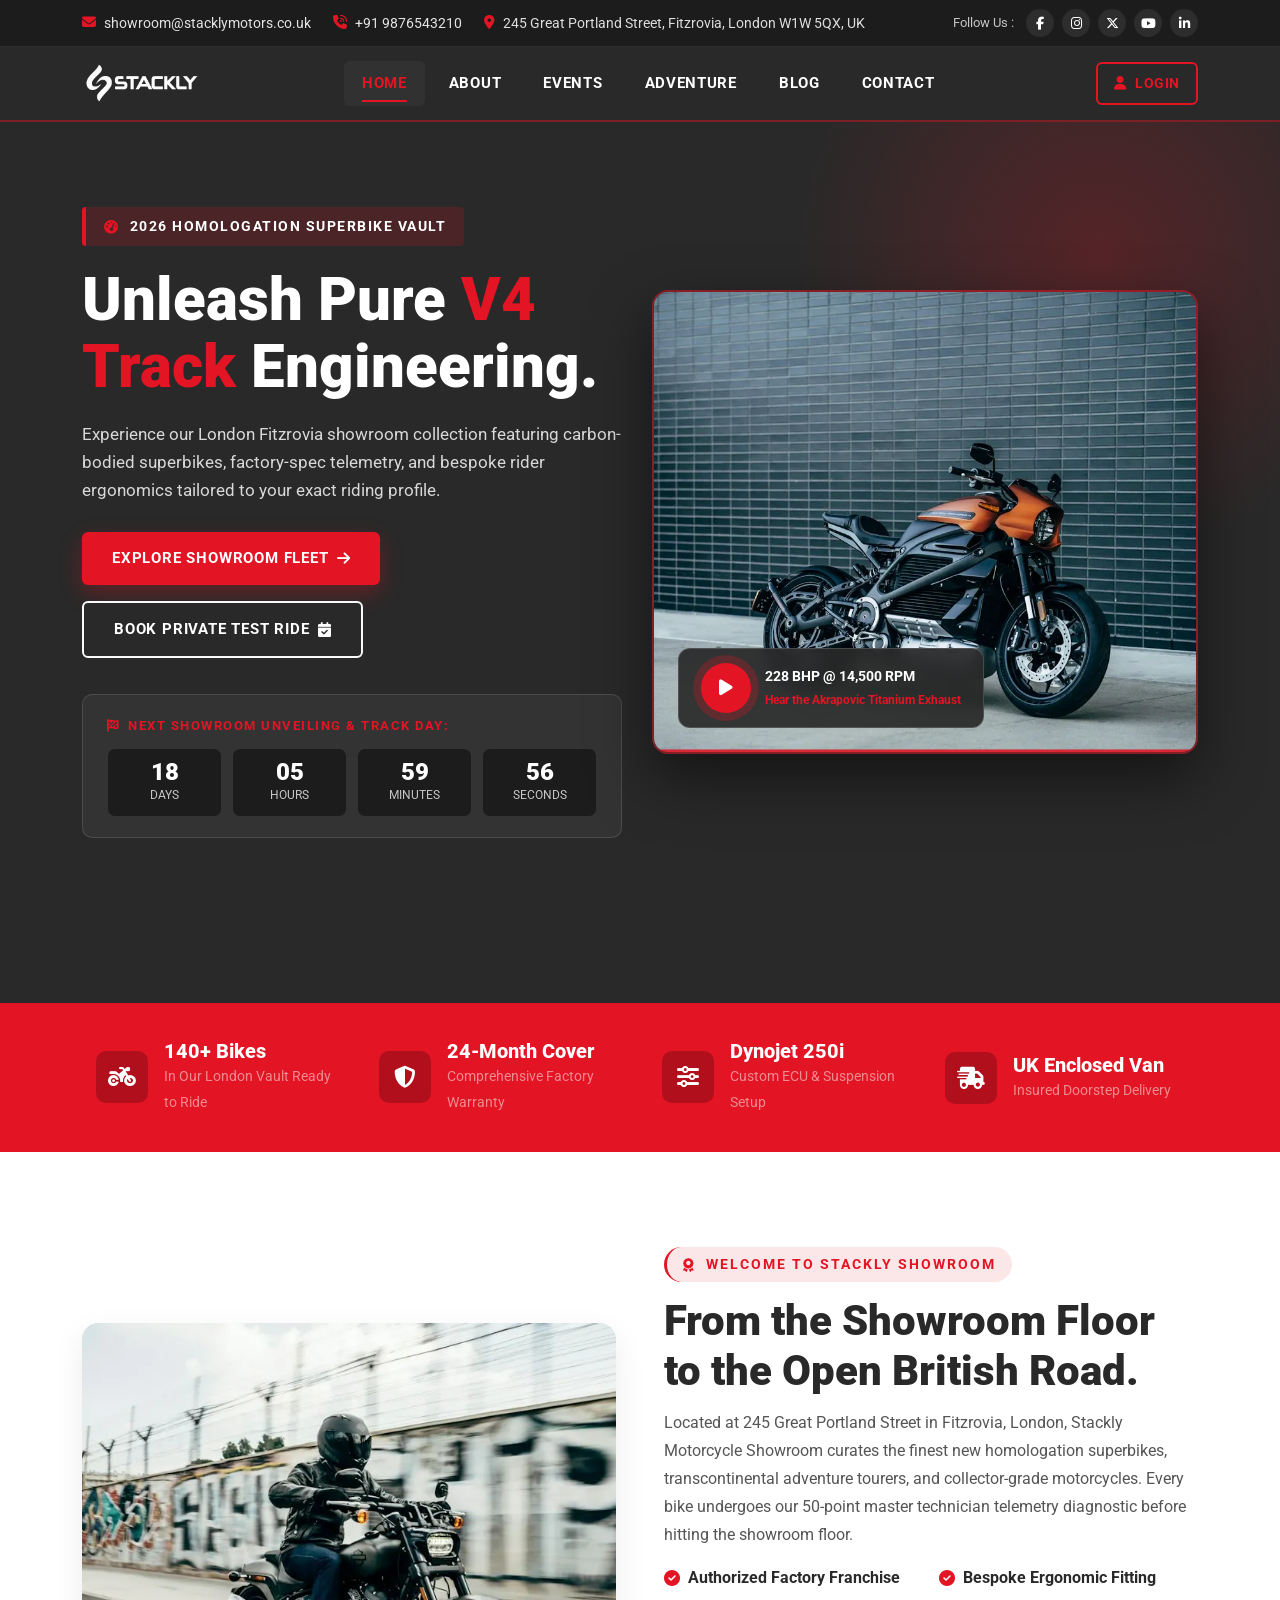
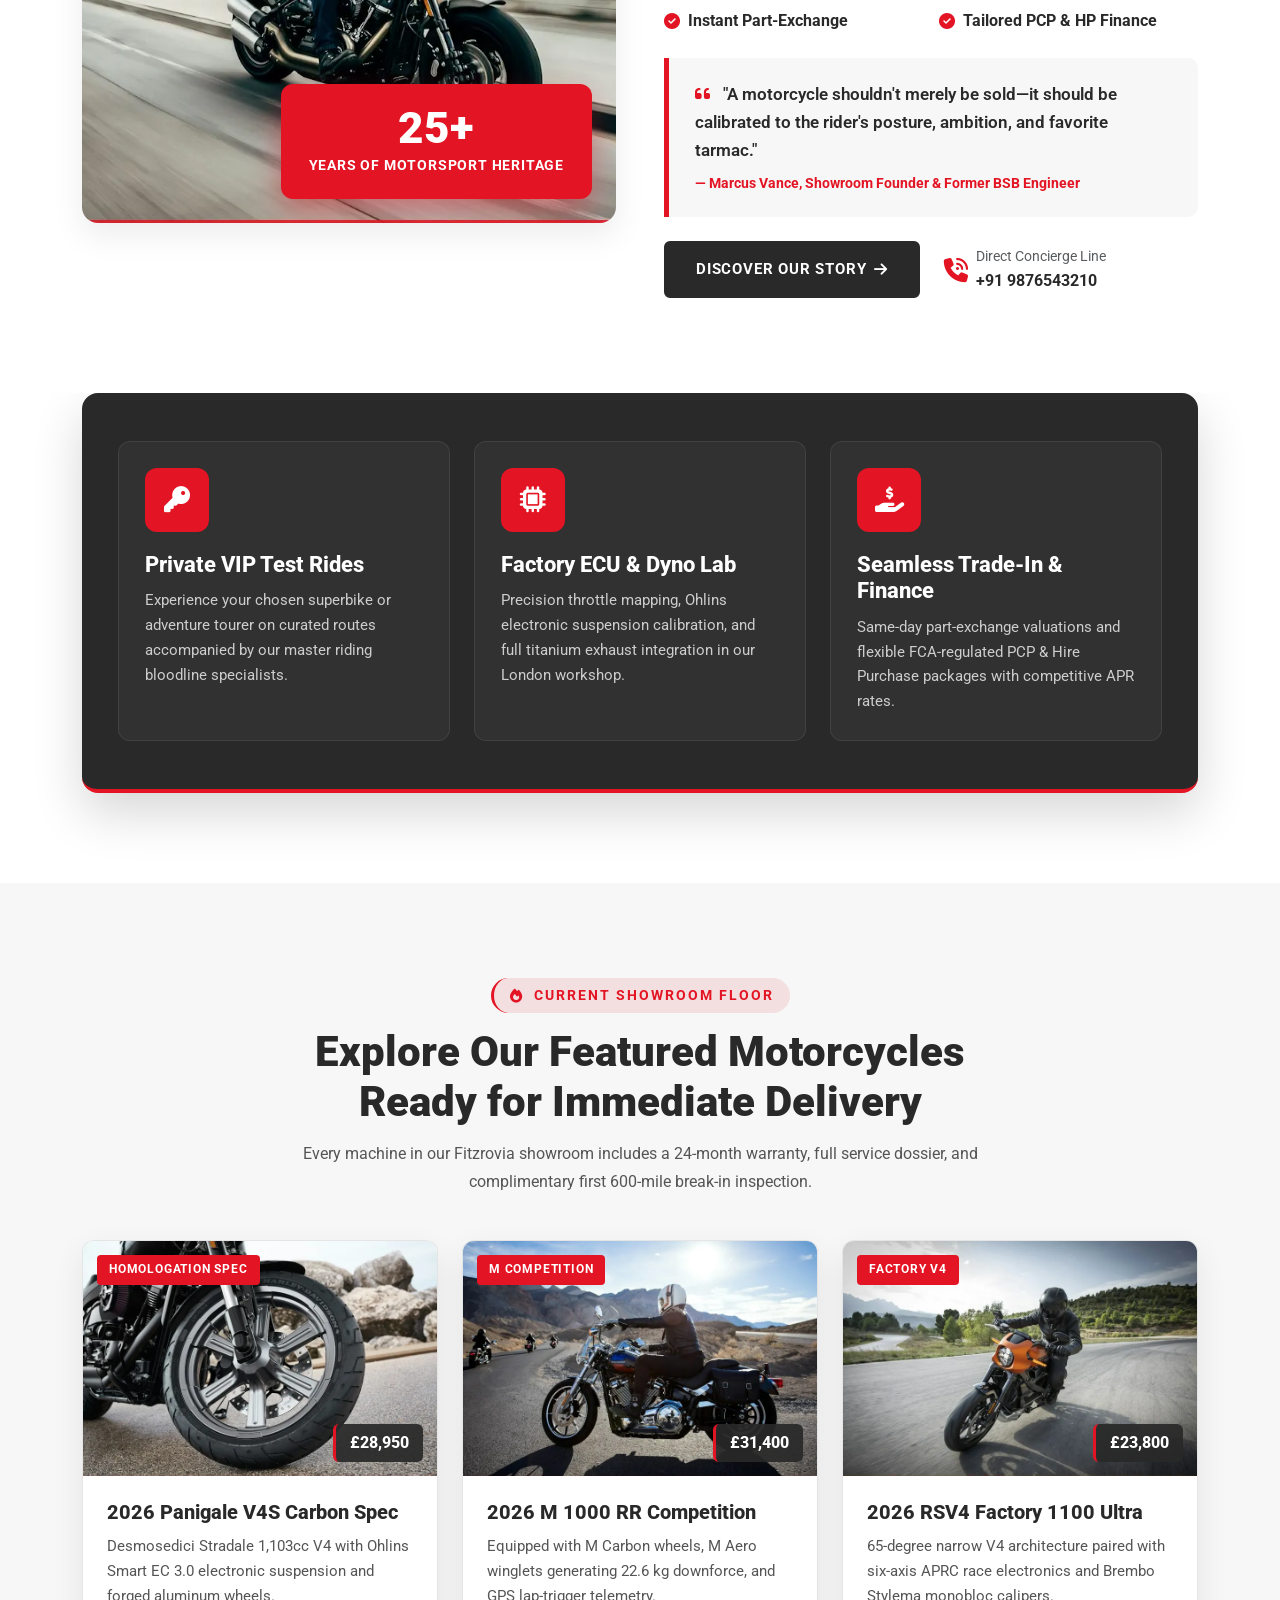
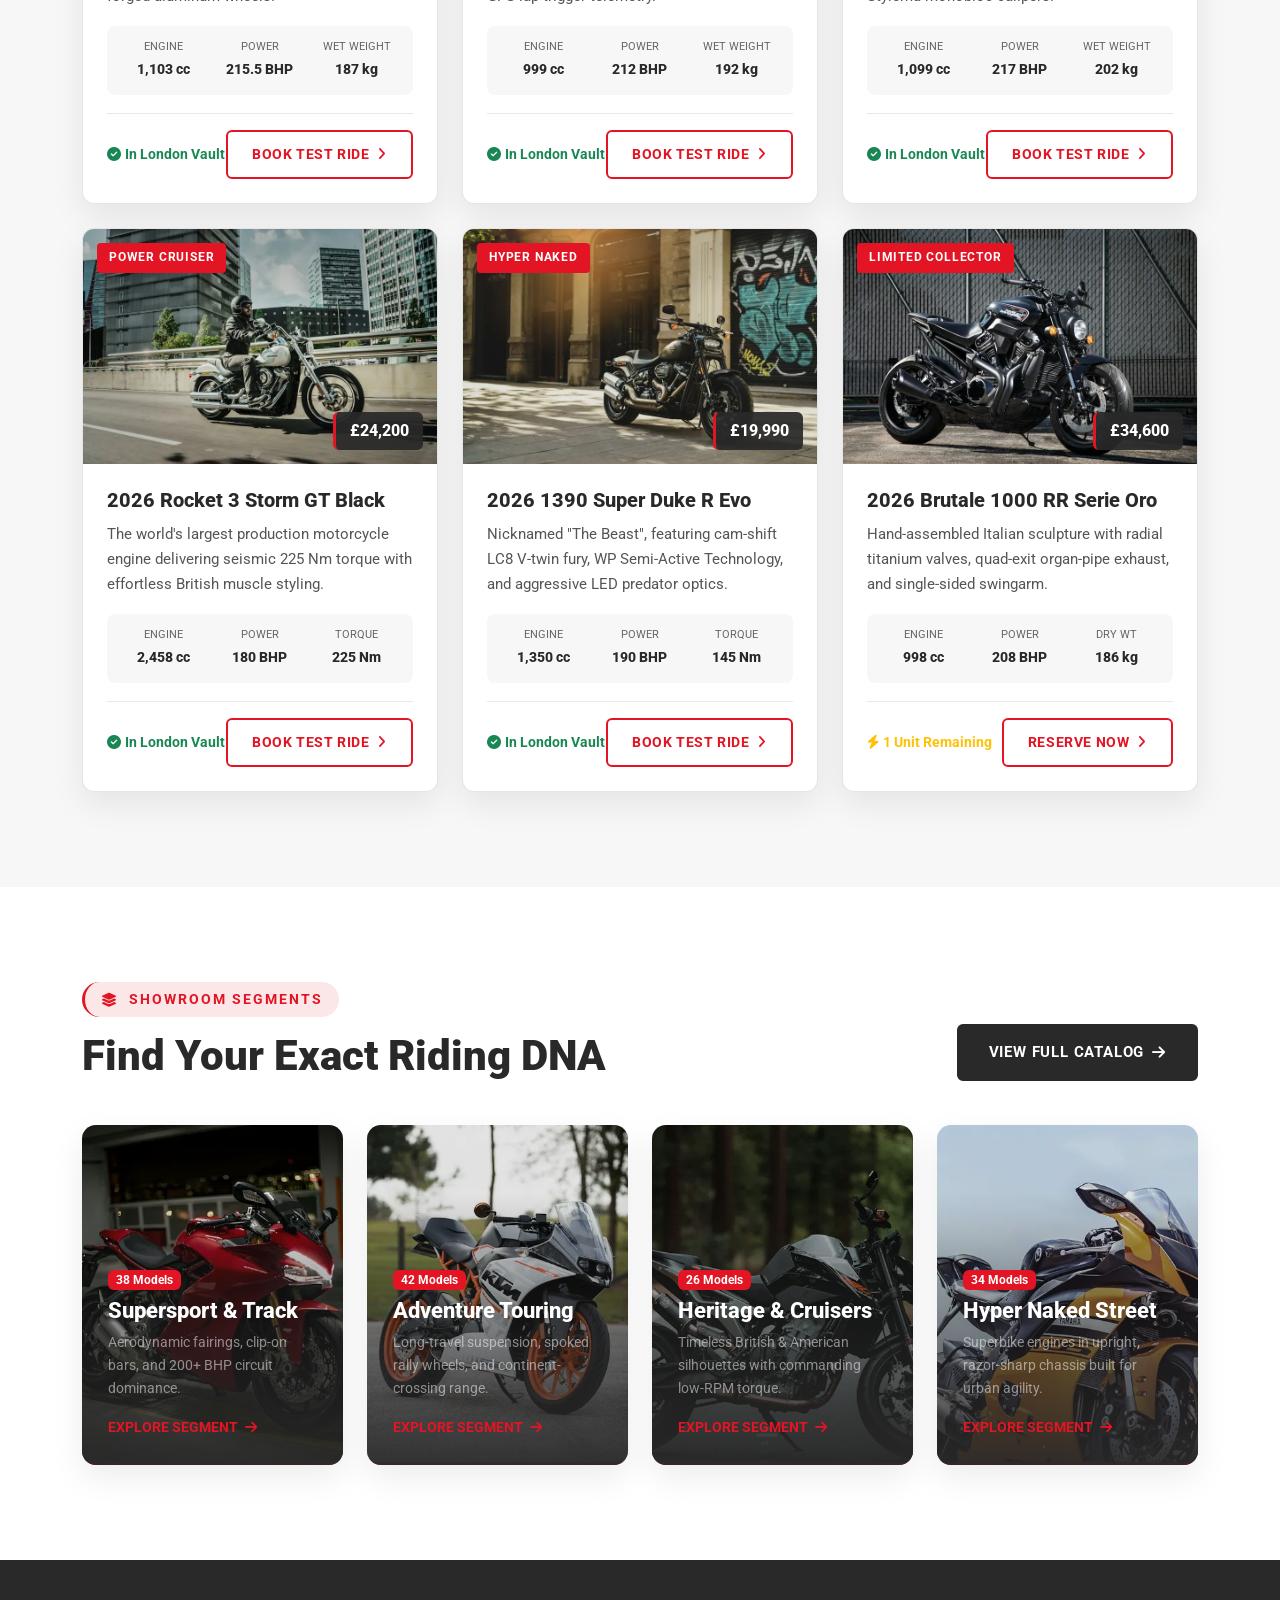
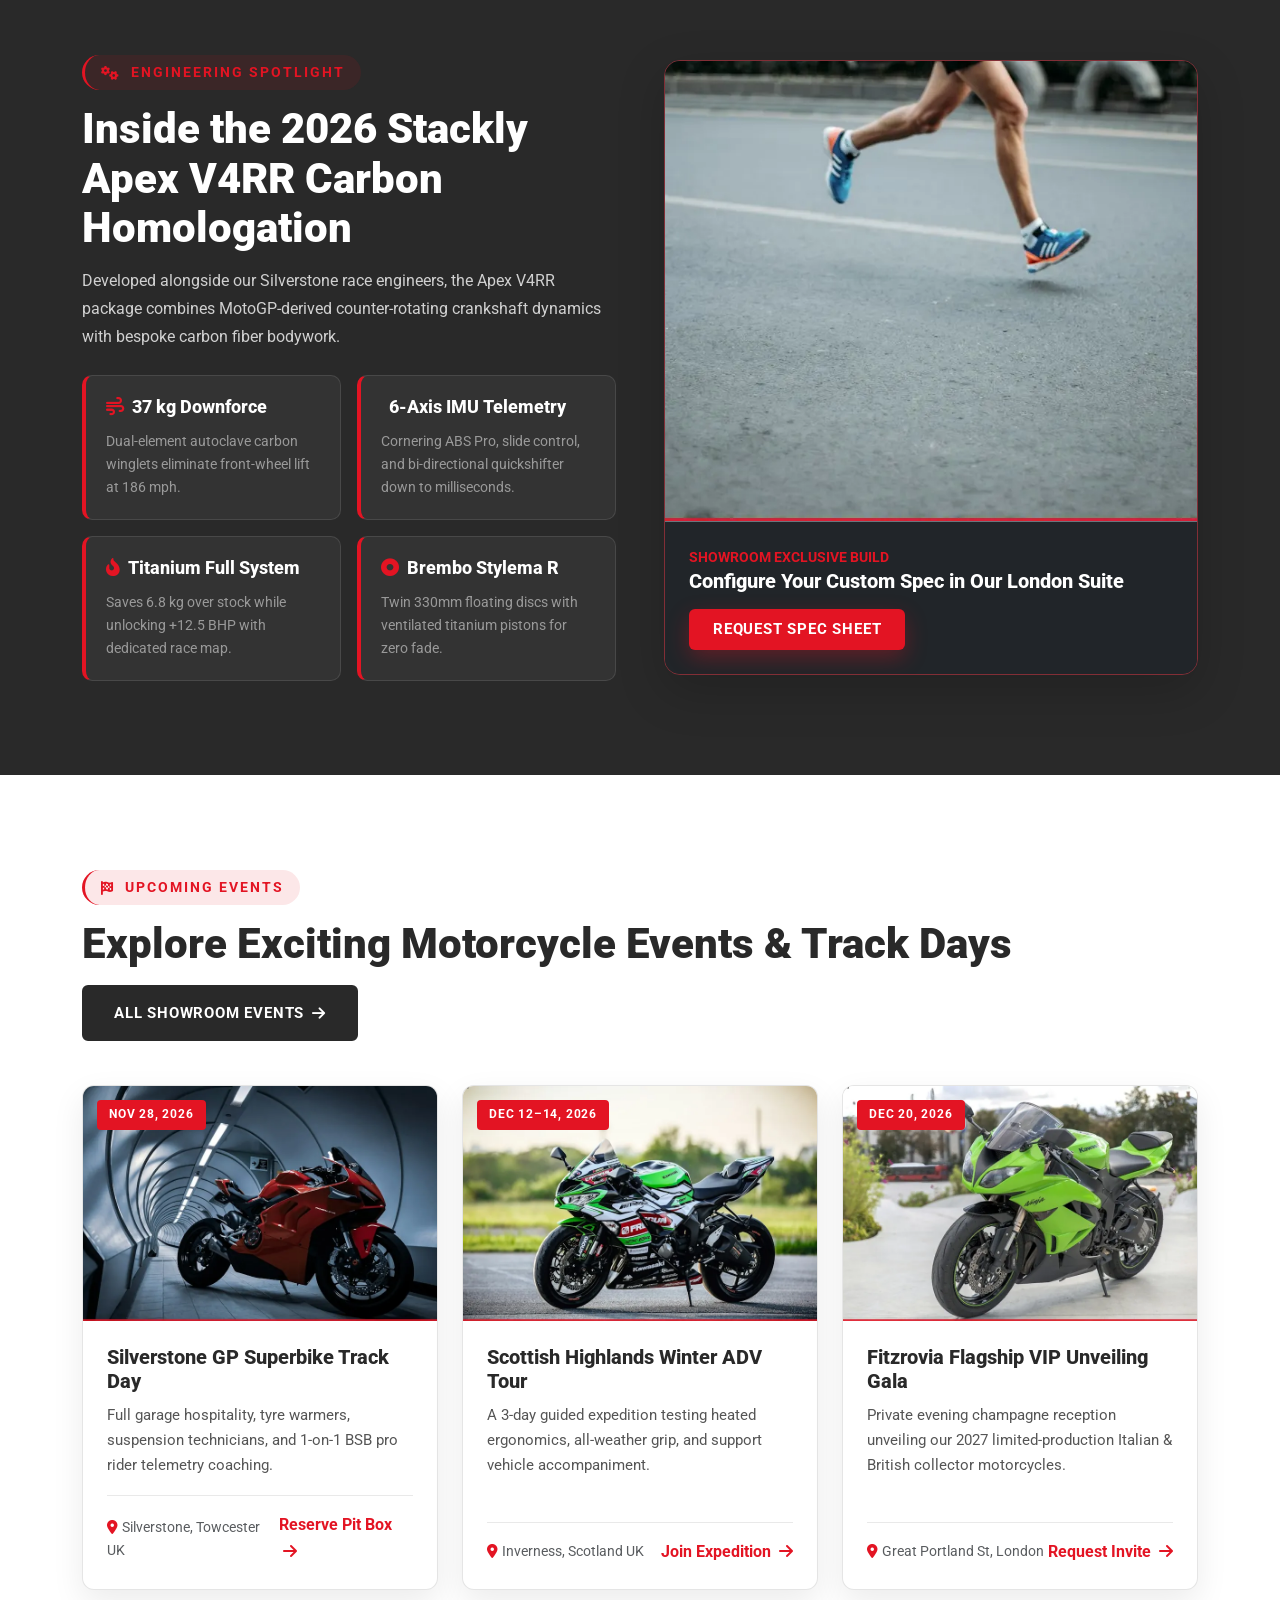
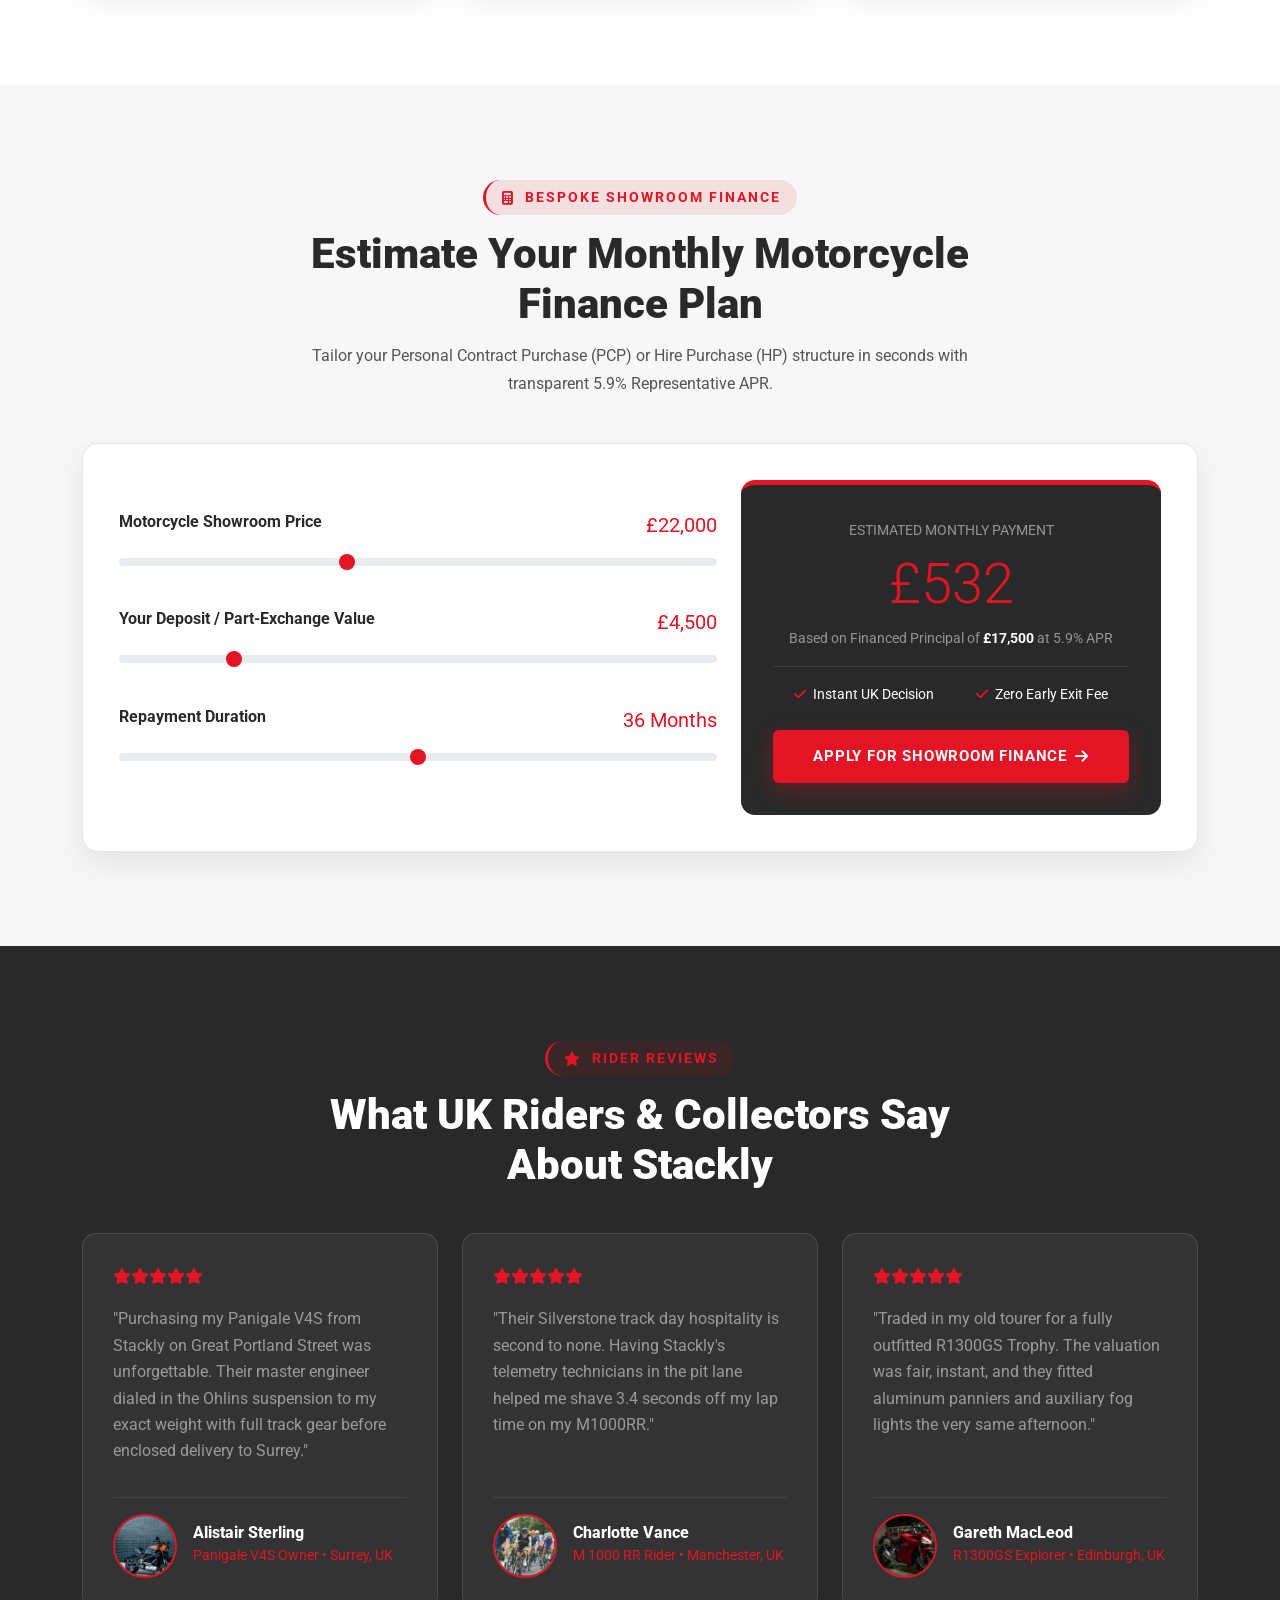
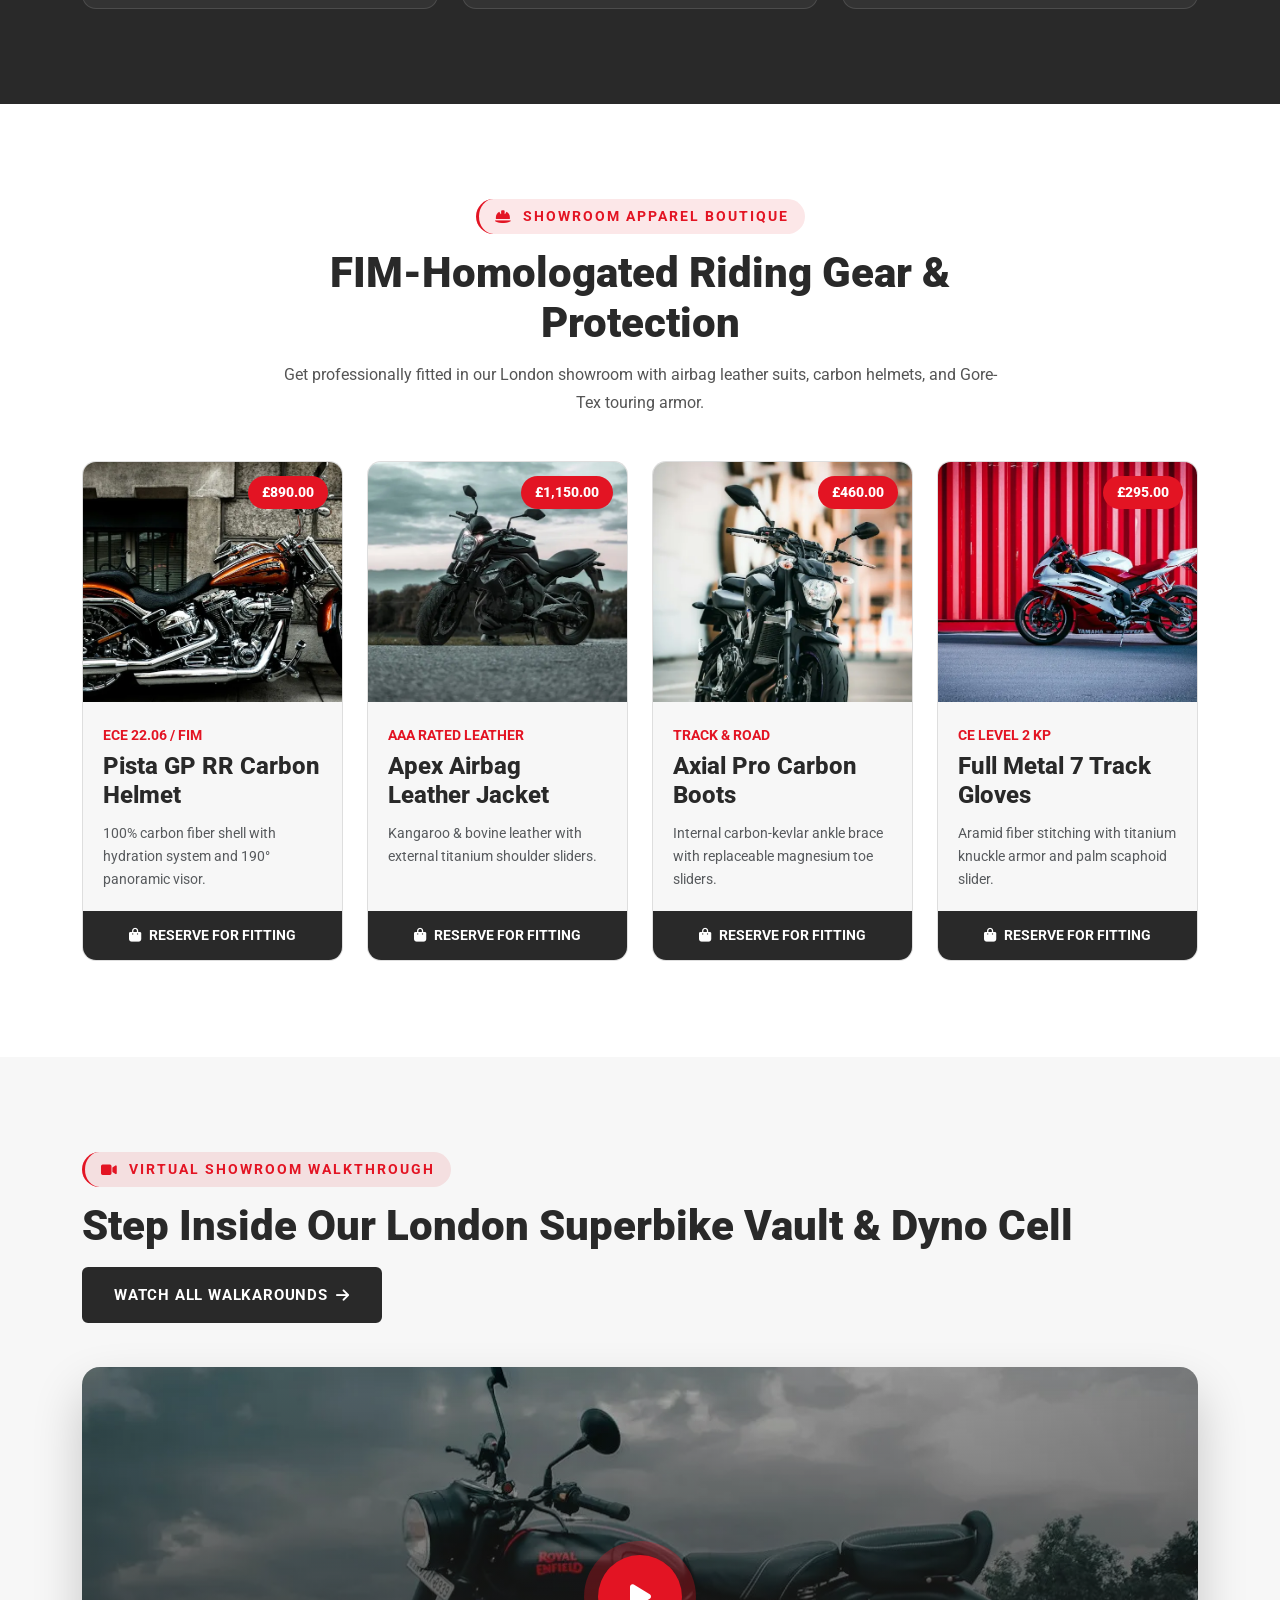
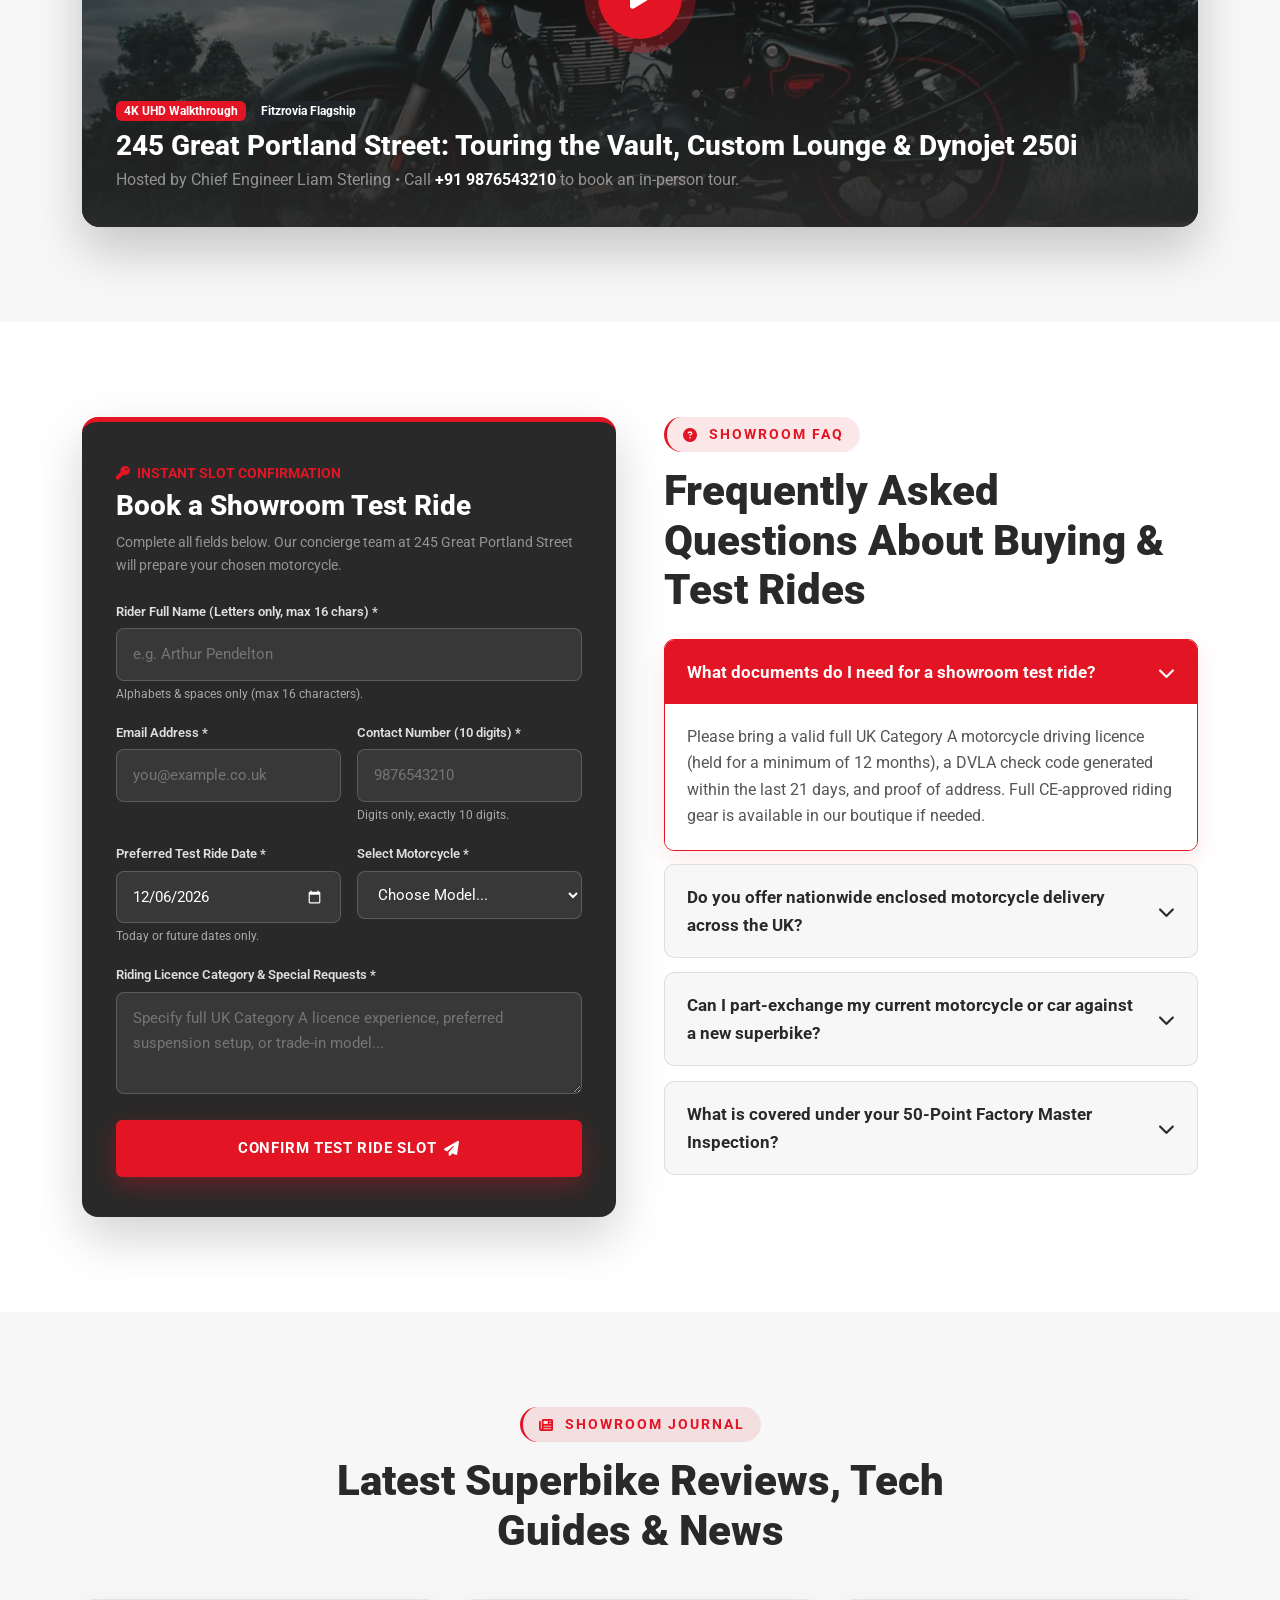
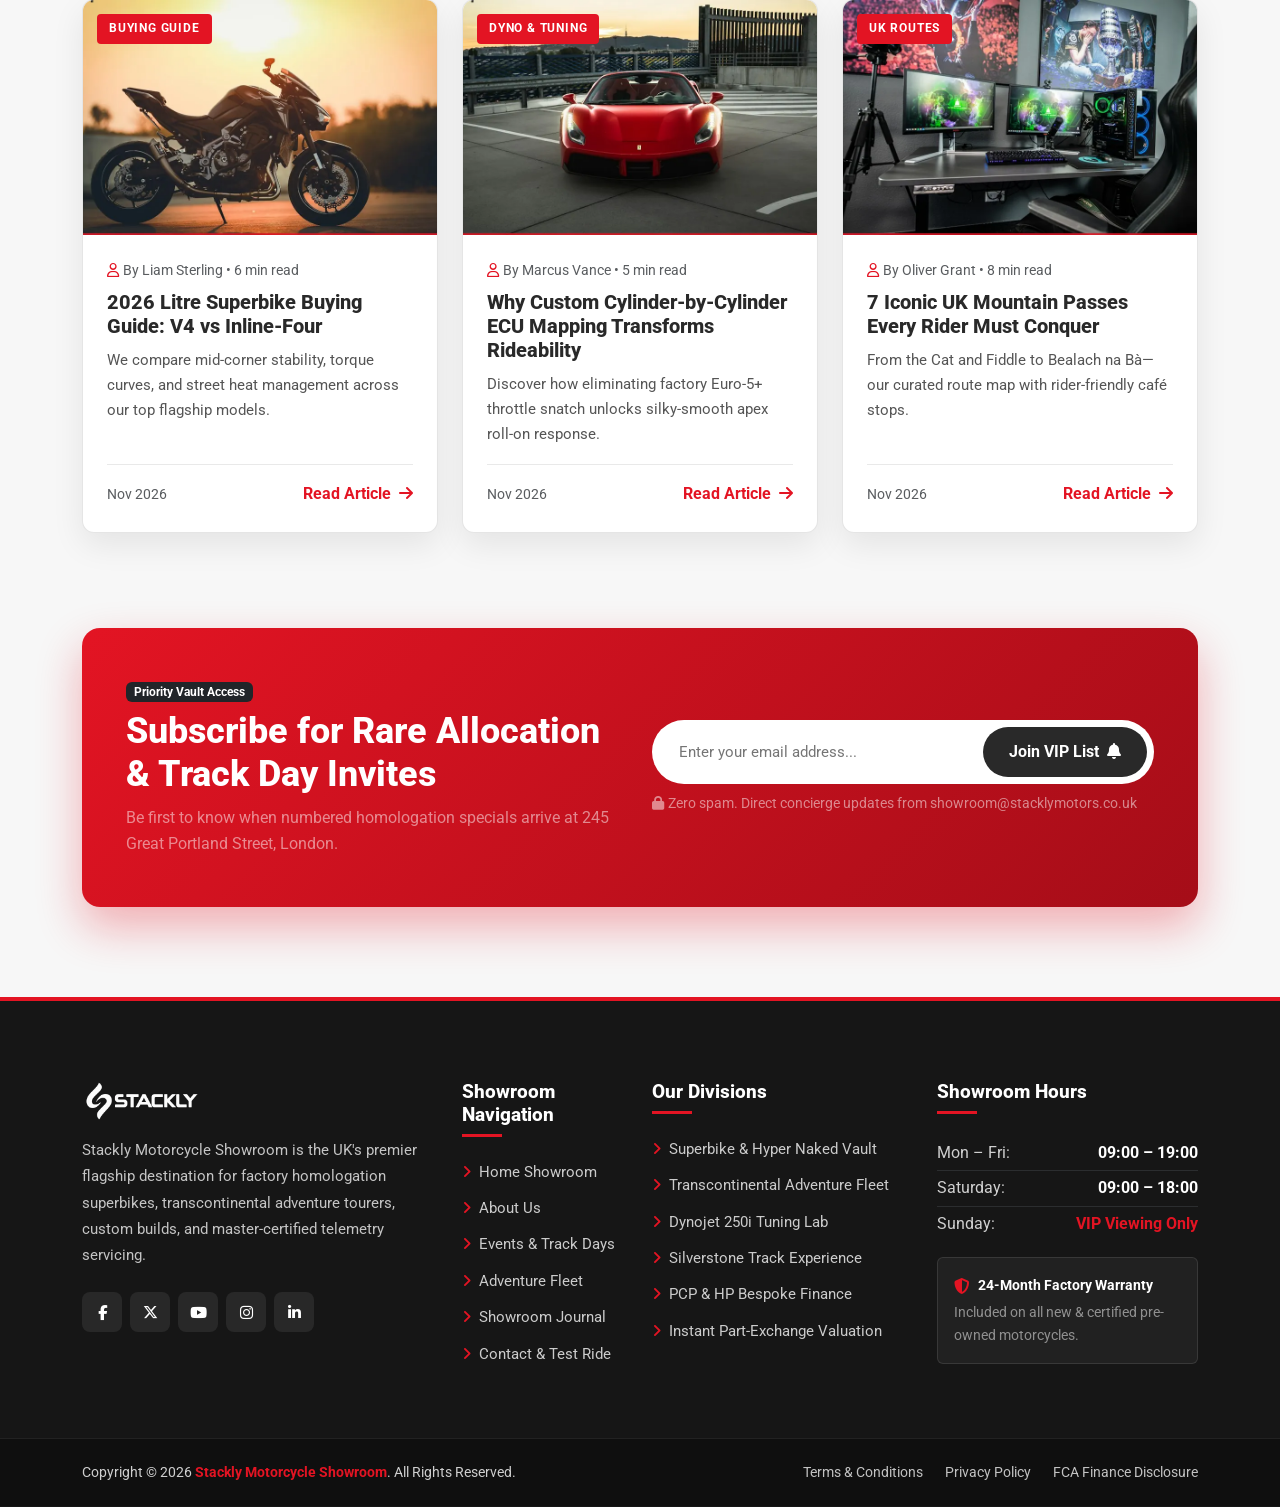
==== commit 74619e5b: "refactor: animations added" ====
--- a/index.html
+++ b/index.html
@@ -40,7 +40,11 @@
       <!-- ==================================================================
 	     SECTION 1: Hero Showroom Slider (.slider-one)
 	     ================================================================== -->
-      <section class="slider-one" aria-label="Showroom Featured Motorcycles">
+      <section
+        class="slider-one"
+        data-scroll-section="hero"
+        aria-label="Showroom Featured Motorcycles"
+      >
         <div class="container">
           <!-- Slide 1: Superbike Flagship -->
           <div class="hero-slide-item active">
@@ -365,7 +369,11 @@
       <!-- ==================================================================
 	     SECTION 2: Showroom Performance & Warranty Highlights Bar
 	     ================================================================== -->
-      <section class="brand-marquee-sec" aria-label="Showroom Key Highlights">
+      <section
+        class="brand-marquee-sec"
+        data-scroll-section="highlights"
+        aria-label="Showroom Key Highlights"
+      >
         <div class="container">
           <div class="row g-3 align-items-center">
             <div class="col-lg-3 col-md-6">
@@ -425,7 +433,7 @@
       <!-- ==================================================================
 	     SECTION 3: About One - Flagship Showroom Story (.about-one)
 	     ================================================================== -->
-      <section class="about-one" id="aboutShowroom">
+      <section class="about-one" id="aboutShowroom" data-scroll-section="about">
         <div class="container">
           <div class="row align-items-center g-5">
             <!-- Image Column -->
@@ -535,7 +543,11 @@
       <!-- ==================================================================
 	     SECTION 4: Services One - Core Showroom Pillars (.services-one)
 	     ================================================================== -->
-      <section class="services-one" aria-label="Core Showroom Services">
+      <section
+        class="services-one"
+        data-scroll-section="services"
+        aria-label="Core Showroom Services"
+      >
         <div class="container">
           <div class="inner-container">
             <div class="row g-4">
@@ -591,7 +603,11 @@
       <!-- ==================================================================
 	     SECTION 5: Flagship Motorcycle Inventory Showroom (.fleet-showcase-sec)
 	     ================================================================== -->
-      <section class="fleet-showcase-sec" id="showroomInventory">
+      <section
+        class="fleet-showcase-sec"
+        id="showroomInventory"
+        data-scroll-section="inventory"
+      >
         <div class="container">
           <div class="sec-title centered">
             <div class="sec-title_title">
@@ -863,7 +879,7 @@
       <!-- ==================================================================
 	     SECTION 6: Browse by Riding Category (.category-explorer-sec)
 	     ================================================================== -->
-      <section class="category-explorer-sec">
+      <section class="category-explorer-sec" data-scroll-section="categories">
         <div class="container">
           <div
             class="sec-title d-flex justify-content-between align-items-end flex-wrap gap-3"
@@ -978,7 +994,7 @@
       <!-- ==================================================================
 	     SECTION 7: Flagship Superbike Technical Spotlight (.tech-spotlight-sec)
 	     ================================================================== -->
-      <section class="tech-spotlight-sec">
+      <section class="tech-spotlight-sec" data-scroll-section="tech-spotlight">
         <div class="container">
           <div class="row align-items-center g-5">
             <div class="col-lg-6">
@@ -1085,7 +1101,7 @@
       <!-- ==================================================================
 	     SECTION 8: Events One - Upcoming Showroom Events & Track Days (.events-one)
 	     ================================================================== -->
-      <section class="events-one">
+      <section class="events-one" data-scroll-section="events">
         <div class="container">
           <div
             class="sec-title d-flex justify-content-between align-items-end flex-wrap gap-3"
@@ -1208,7 +1224,11 @@
       <!-- ==================================================================
 	     SECTION 9: Interactive Motorcycle Finance & EMI Calculator (.finance-calculator-sec)
 	     ================================================================== -->
-      <section class="finance-calculator-sec" id="financeEstimator">
+      <section
+        class="finance-calculator-sec"
+        id="financeEstimator"
+        data-scroll-section="finance"
+      >
         <div class="container">
           <div class="sec-title centered">
             <div class="sec-title_title">
@@ -1341,7 +1361,7 @@
       <!-- ==================================================================
 	     SECTION 10: Testimonial One - Verified Riders & Collectors (.testimonial-one)
 	     ================================================================== -->
-      <section class="testimonial-one">
+      <section class="testimonial-one" data-scroll-section="testimonials">
         <div class="container">
           <div class="sec-title light centered">
             <div class="sec-title_title">
@@ -1456,7 +1476,7 @@
       <!-- ==================================================================
 	     SECTION 11: Shop One - Official Riding Gear Boutique (.shop-one)
 	     ================================================================== -->
-      <section class="shop-one">
+      <section class="shop-one" data-scroll-section="shop">
         <div class="container">
           <div class="sec-title centered">
             <div class="sec-title_title">
@@ -1603,7 +1623,11 @@
       <!-- ==================================================================
 	     SECTION 12: Vlog One - Virtual Showroom & Dyno Room Video Tour (.vlog-one)
 	     ================================================================== -->
-      <section class="vlog-one" id="virtualTourSection">
+      <section
+        class="vlog-one"
+        id="virtualTourSection"
+        data-scroll-section="vlog"
+      >
         <div class="container">
           <div
             class="sec-title d-flex justify-content-between align-items-end flex-wrap gap-3"
@@ -1665,7 +1689,11 @@
       <!-- ==================================================================
 	     SECTION 13: Faq One - Test Ride Form & Showroom FAQ (.faq-one)
 	     ================================================================== -->
-      <section class="faq-one" id="bookTestRideSection">
+      <section
+        class="faq-one"
+        id="bookTestRideSection"
+        data-scroll-section="faq"
+      >
         <div class="container">
           <div class="row g-5 align-items-start">
             <!-- Form Column (Strict Validation Rules: Requirement 14) -->
@@ -1927,7 +1955,7 @@
       <!-- ==================================================================
 	     SECTION 14: News One - Latest Showroom Journal & Reviews (.news-one)
 	     ================================================================== -->
-      <section class="news-one">
+      <section class="news-one" data-scroll-section="news">
         <div class="container">
           <div class="sec-title centered">
             <div class="sec-title_title">
@@ -2035,7 +2063,7 @@
       <!-- ==================================================================
 	     SECTION 15: Newsletter One - VIP Stock Alerts (.newsletter-one)
 	     ================================================================== -->
-      <section class="newsletter-one">
+      <section class="newsletter-one" data-scroll-section="newsletter">
         <div class="container">
           <div class="inner-container">
             <div class="row align-items-center g-4">
--- a/assets/css/styles.css
+++ b/assets/css/styles.css
@@ -2092,3 +2092,122 @@
     padding: 75px 0 65px;
   }
 }
+
+/* ==========================================================================
+   8. Scroll Reveal Animations (Home Page & All Sub-Pages / All Sections)
+   ========================================================================== */
+:root {
+  --reveal-duration: 0.78s;
+  --reveal-ease: cubic-bezier(0.22, 1, 0.36, 1);
+}
+
+.reveal-on-scroll,
+[data-reveal] {
+  opacity: 0;
+  will-change: opacity, transform;
+  transition:
+    opacity var(--reveal-duration) var(--reveal-ease) var(--reveal-delay, 0s),
+    transform var(--reveal-duration) var(--reveal-ease) var(--reveal-delay, 0s);
+}
+
+/* Directional Variants - Initial Hidden States */
+.reveal-up,
+[data-reveal="up"] {
+  transform: translate3d(0, 44px, 0);
+}
+
+.reveal-down,
+[data-reveal="down"] {
+  transform: translate3d(0, -38px, 0);
+}
+
+.reveal-left,
+[data-reveal="left"] {
+  transform: translate3d(-52px, 0, 0);
+}
+
+.reveal-right,
+[data-reveal="right"] {
+  transform: translate3d(52px, 0, 0);
+}
+
+.reveal-zoom,
+[data-reveal="zoom"] {
+  transform: translate3d(0, 24px, 0) scale(0.93);
+}
+
+.reveal-scale-up,
+[data-reveal="scale-up"] {
+  transform: scale(0.95);
+}
+
+.reveal-fade,
+[data-reveal="fade"] {
+  transform: translate3d(0, 0, 0);
+}
+
+/* Revealed Active State */
+.reveal-on-scroll.is-revealed,
+[data-reveal].is-revealed {
+  opacity: 1;
+  transform: translate3d(0, 0, 0) scale(1);
+}
+
+/* Staggered Delay Utilities */
+.reveal-delay-1 {
+  --reveal-delay: 0.08s;
+}
+.reveal-delay-2 {
+  --reveal-delay: 0.16s;
+}
+.reveal-delay-3 {
+  --reveal-delay: 0.24s;
+}
+.reveal-delay-4 {
+  --reveal-delay: 0.32s;
+}
+.reveal-delay-5 {
+  --reveal-delay: 0.4s;
+}
+.reveal-delay-6 {
+  --reveal-delay: 0.48s;
+}
+.reveal-delay-7 {
+  --reveal-delay: 0.56s;
+}
+.reveal-delay-8 {
+  --reveal-delay: 0.64s;
+}
+
+/* Section Title Badge & Heading Accent Reveal */
+.sec-title.reveal-on-scroll .sec-title_title,
+.sec-title[data-reveal] .sec-title_title {
+  display: inline-flex;
+  transition: transform 0.6s var(--reveal-ease) 0.1s;
+}
+
+/* Terrain Progress Bar Width Animation When Revealed */
+.terrain-matrix-card .terrain-progress-fill {
+  transform-origin: left center;
+  transform: scaleX(0);
+  transition: transform 1.1s cubic-bezier(0.22, 1, 0.36, 1) 0.25s;
+}
+
+.is-revealed .terrain-progress-fill,
+.terrain-matrix-card.is-revealed .terrain-progress-fill {
+  transform: scaleX(1);
+}
+
+/* Respect Reduced Motion Preferences */
+@media (prefers-reduced-motion: reduce) {
+  .reveal-on-scroll,
+  [data-reveal] {
+    opacity: 1 !important;
+    transform: none !important;
+    transition: none !important;
+  }
+  .terrain-matrix-card .terrain-progress-fill {
+    transform: scaleX(1) !important;
+    transition: none !important;
+  }
+}
